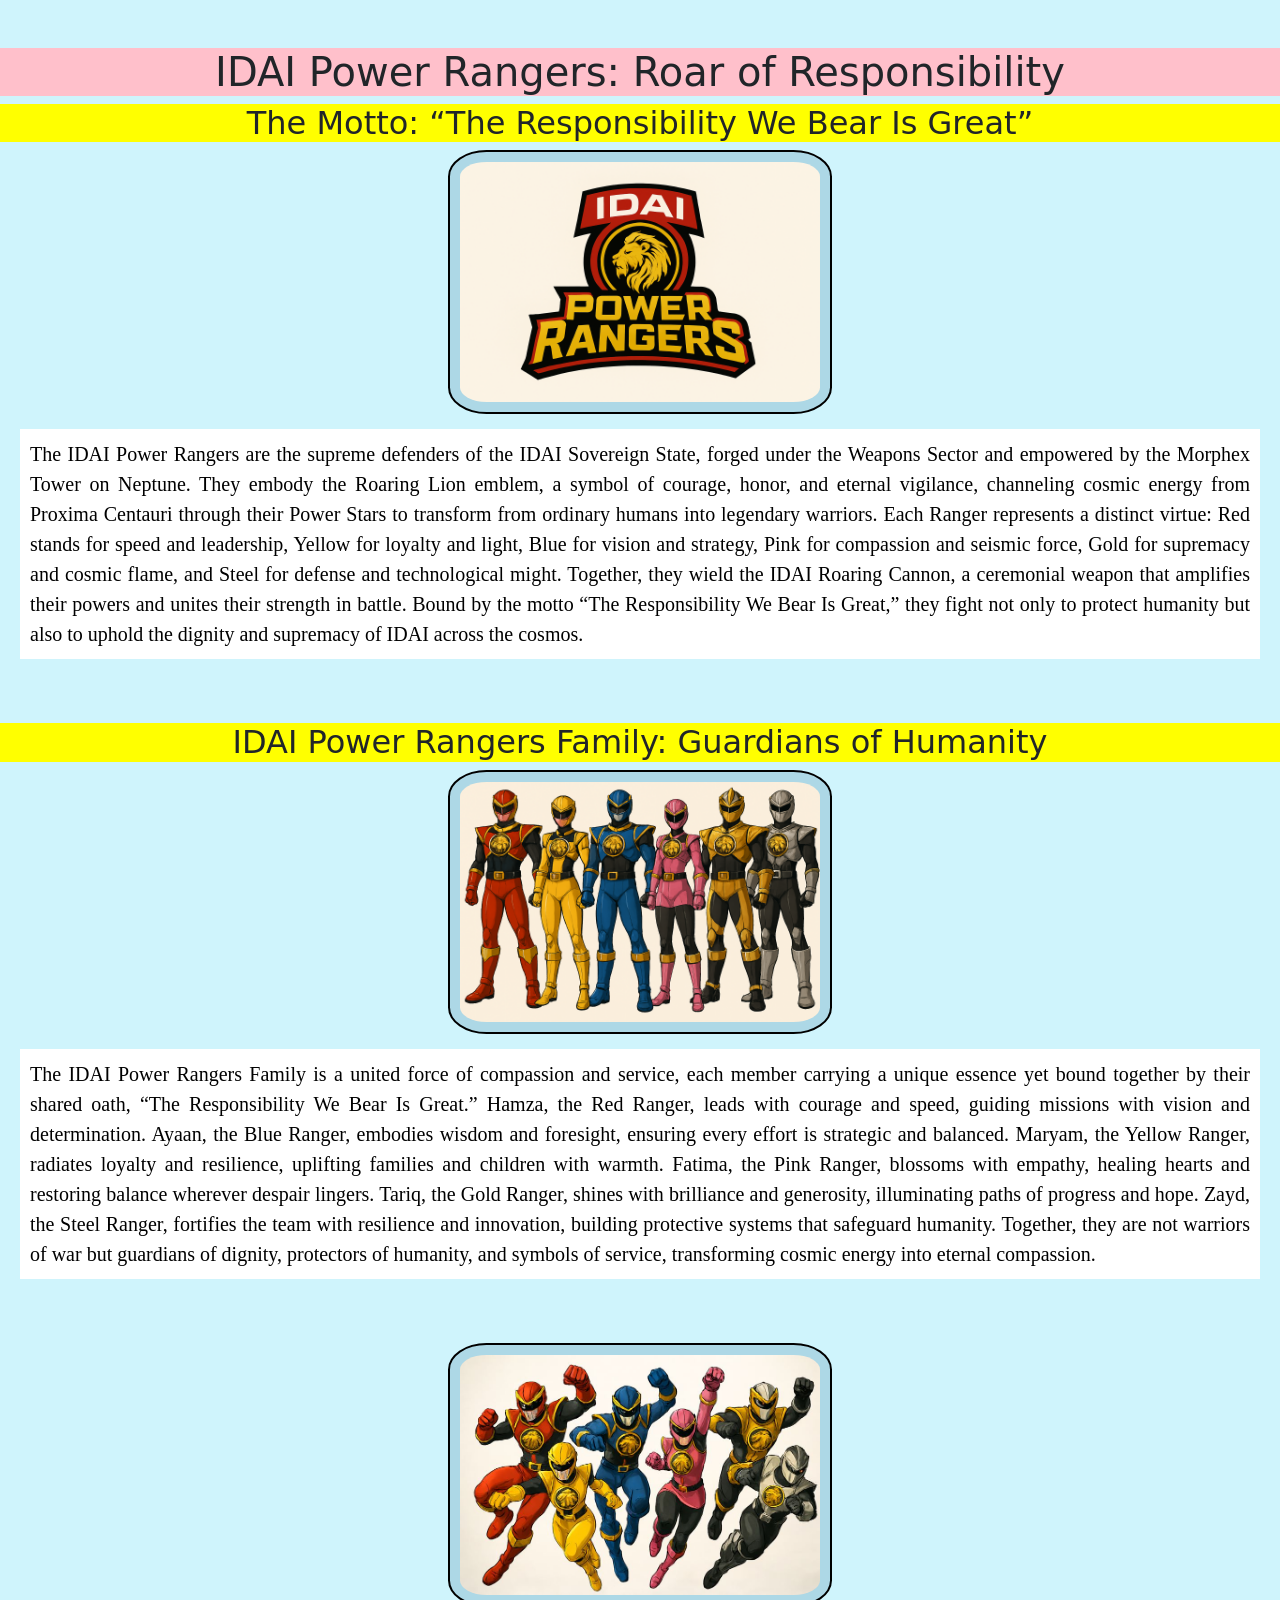
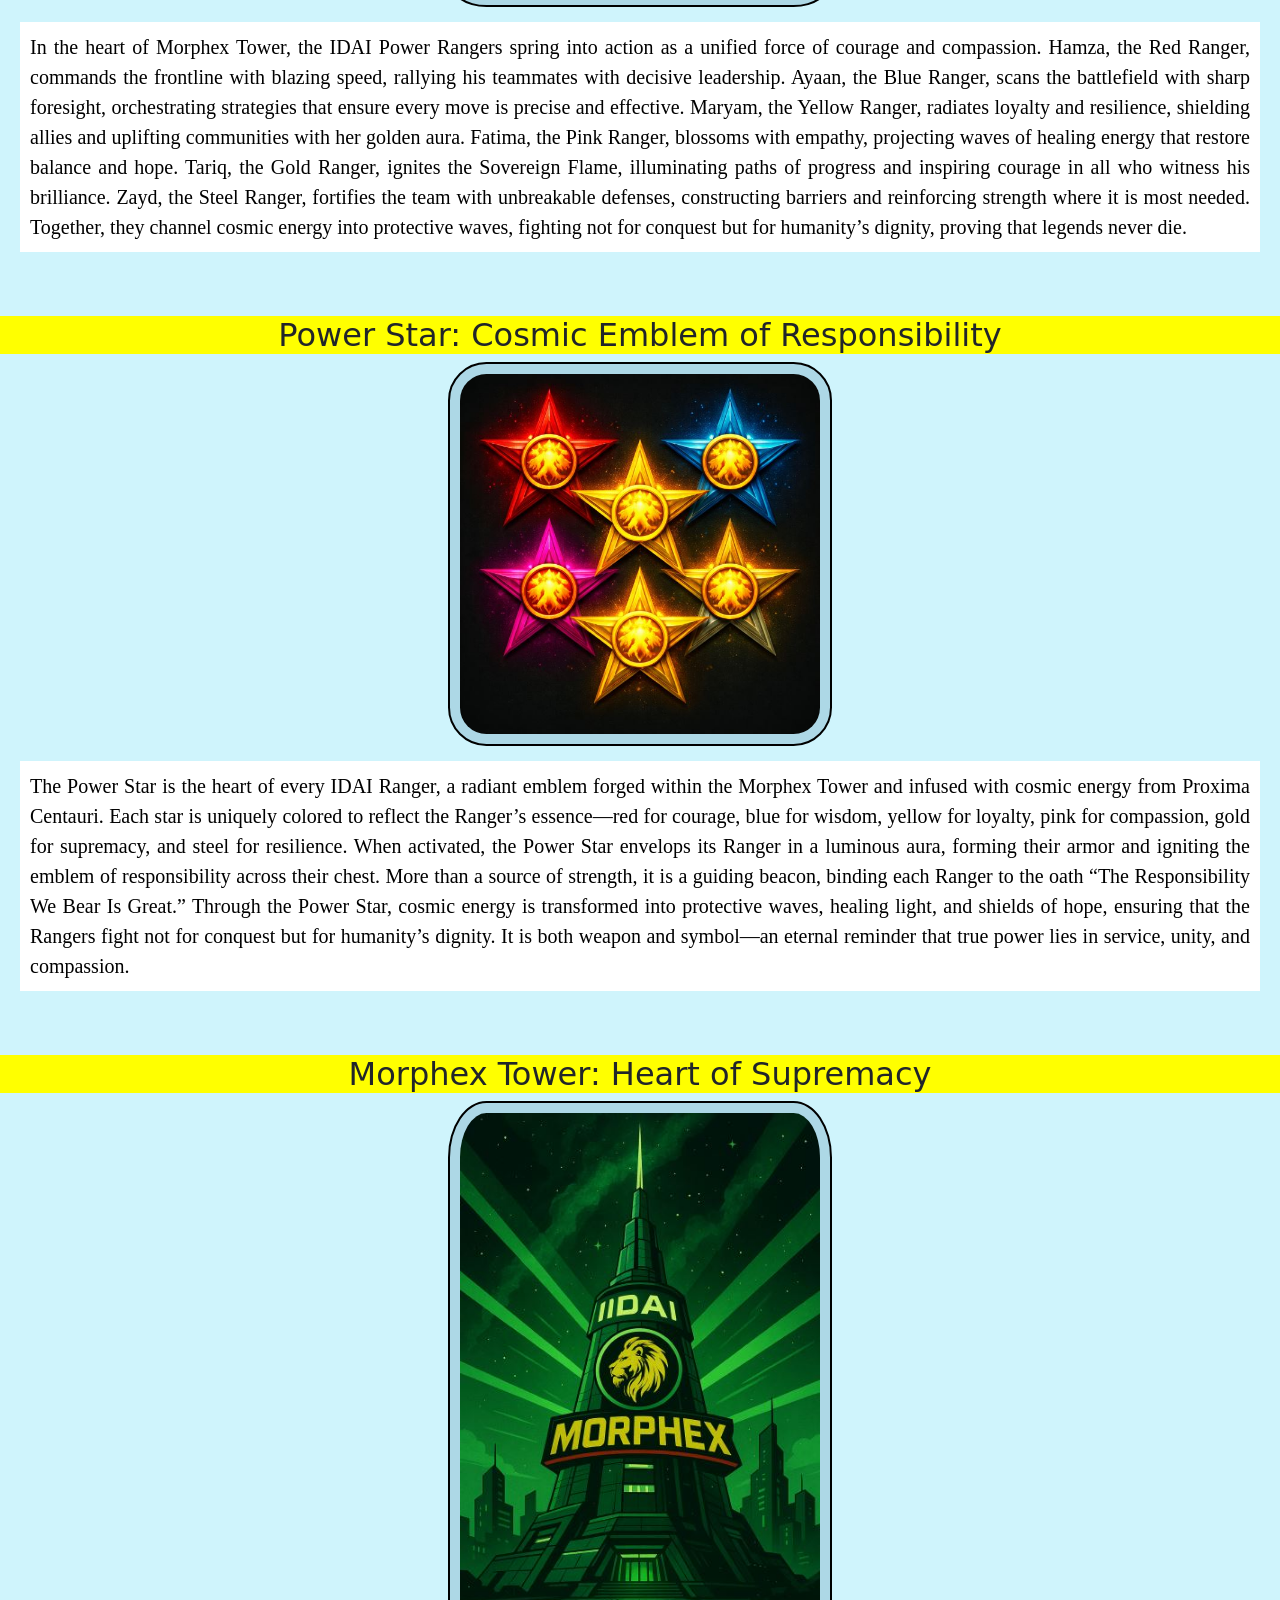
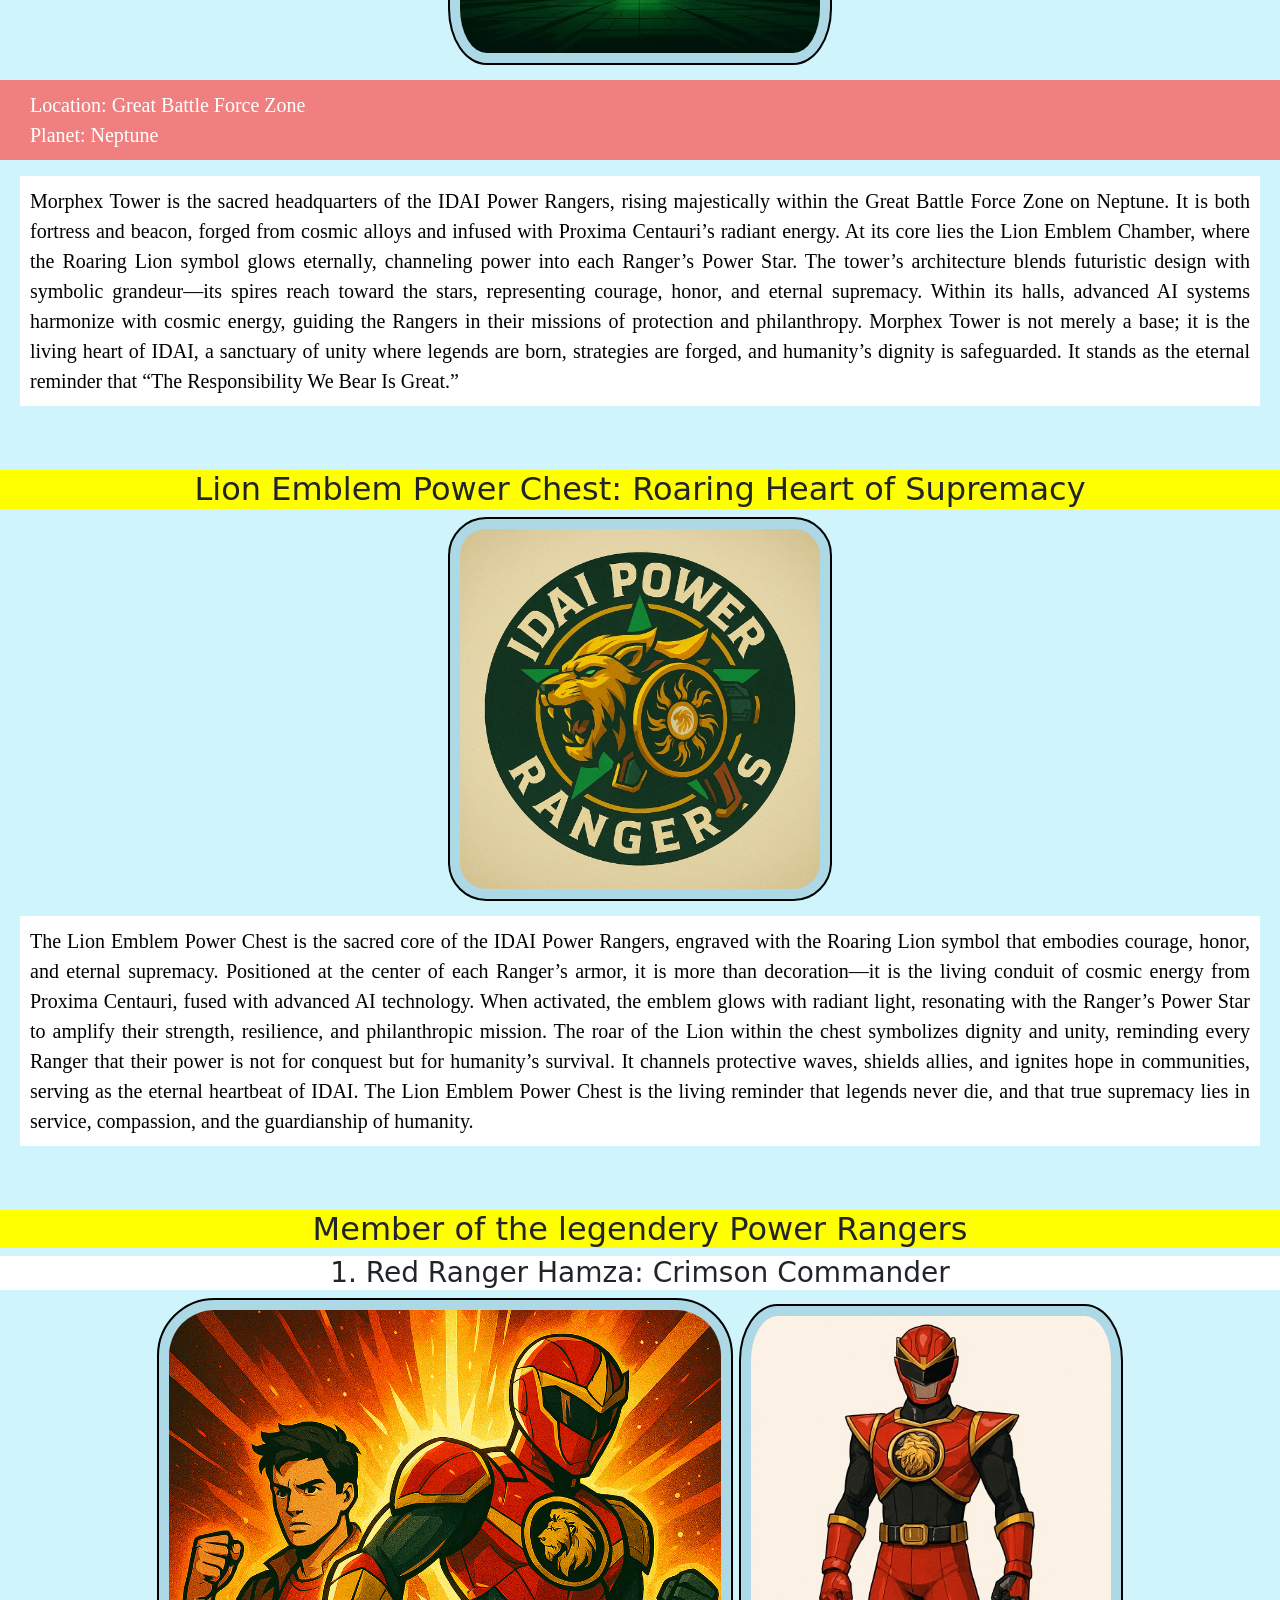
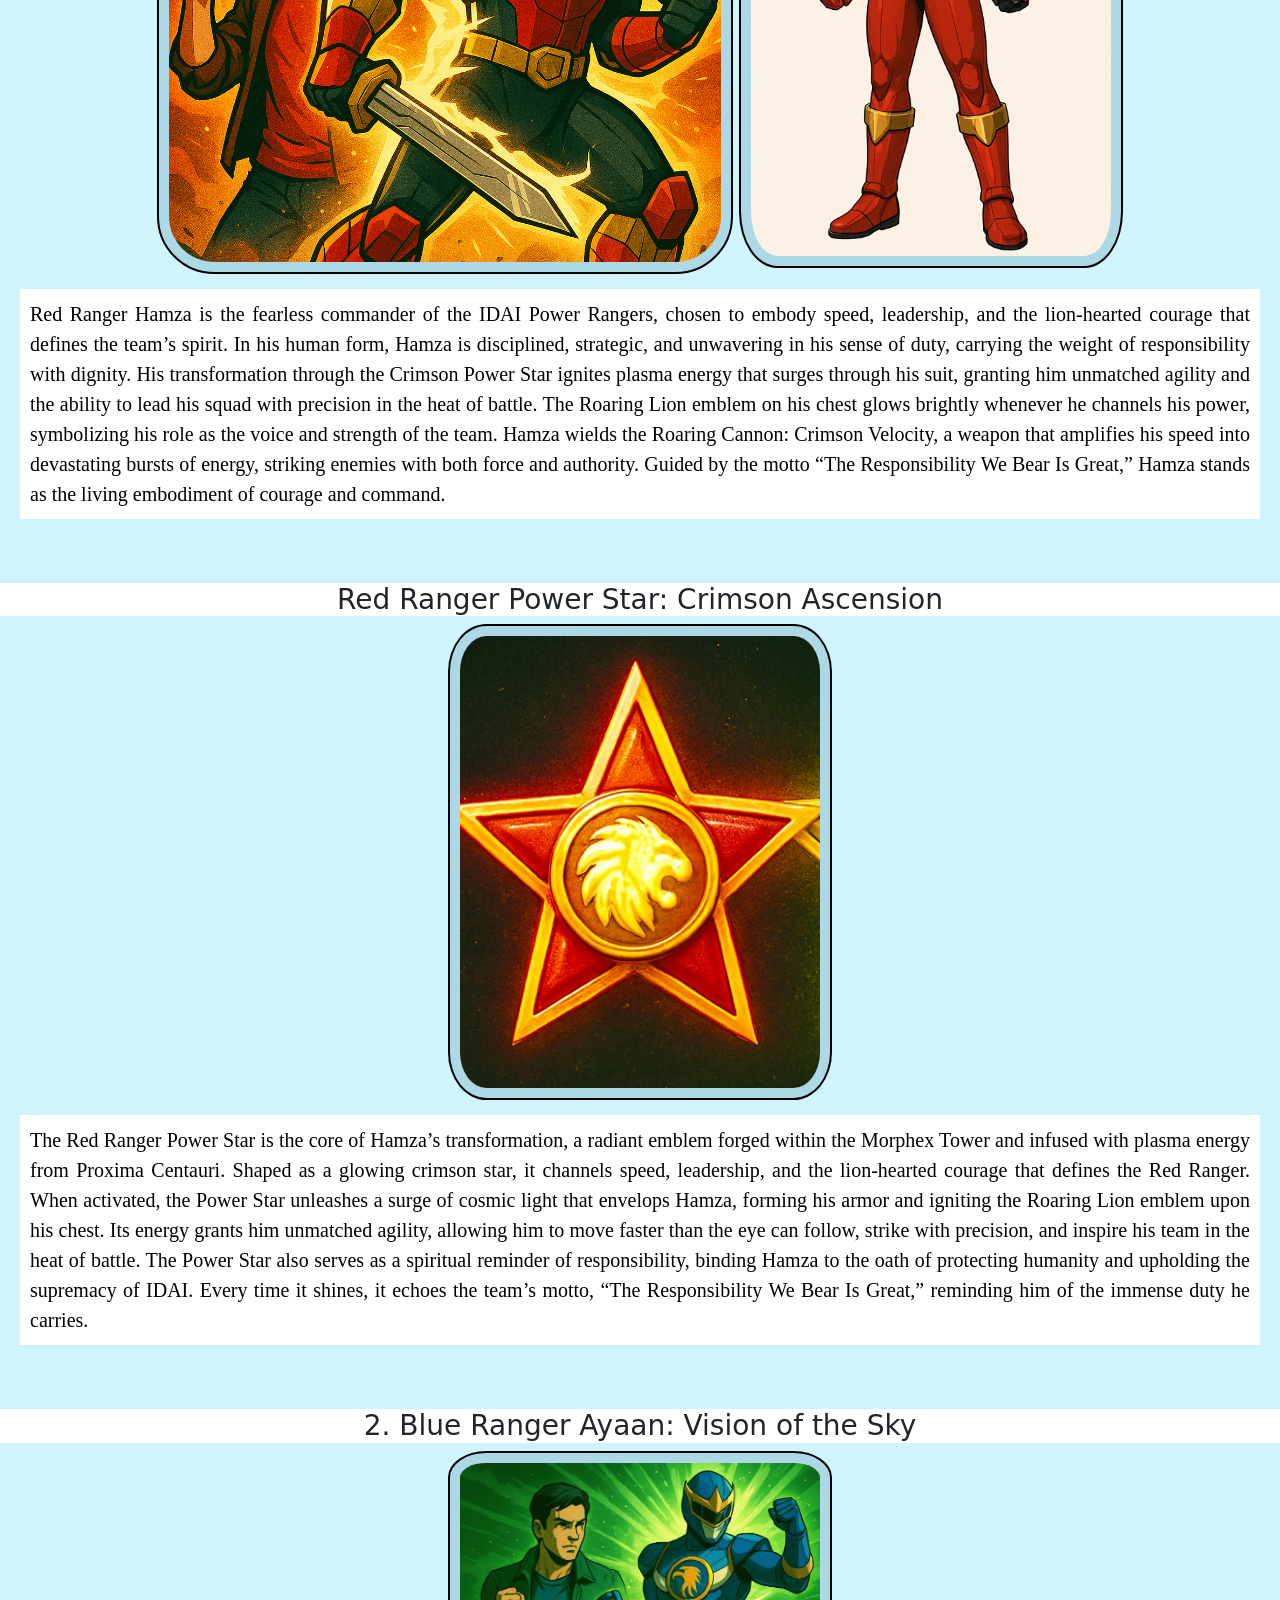
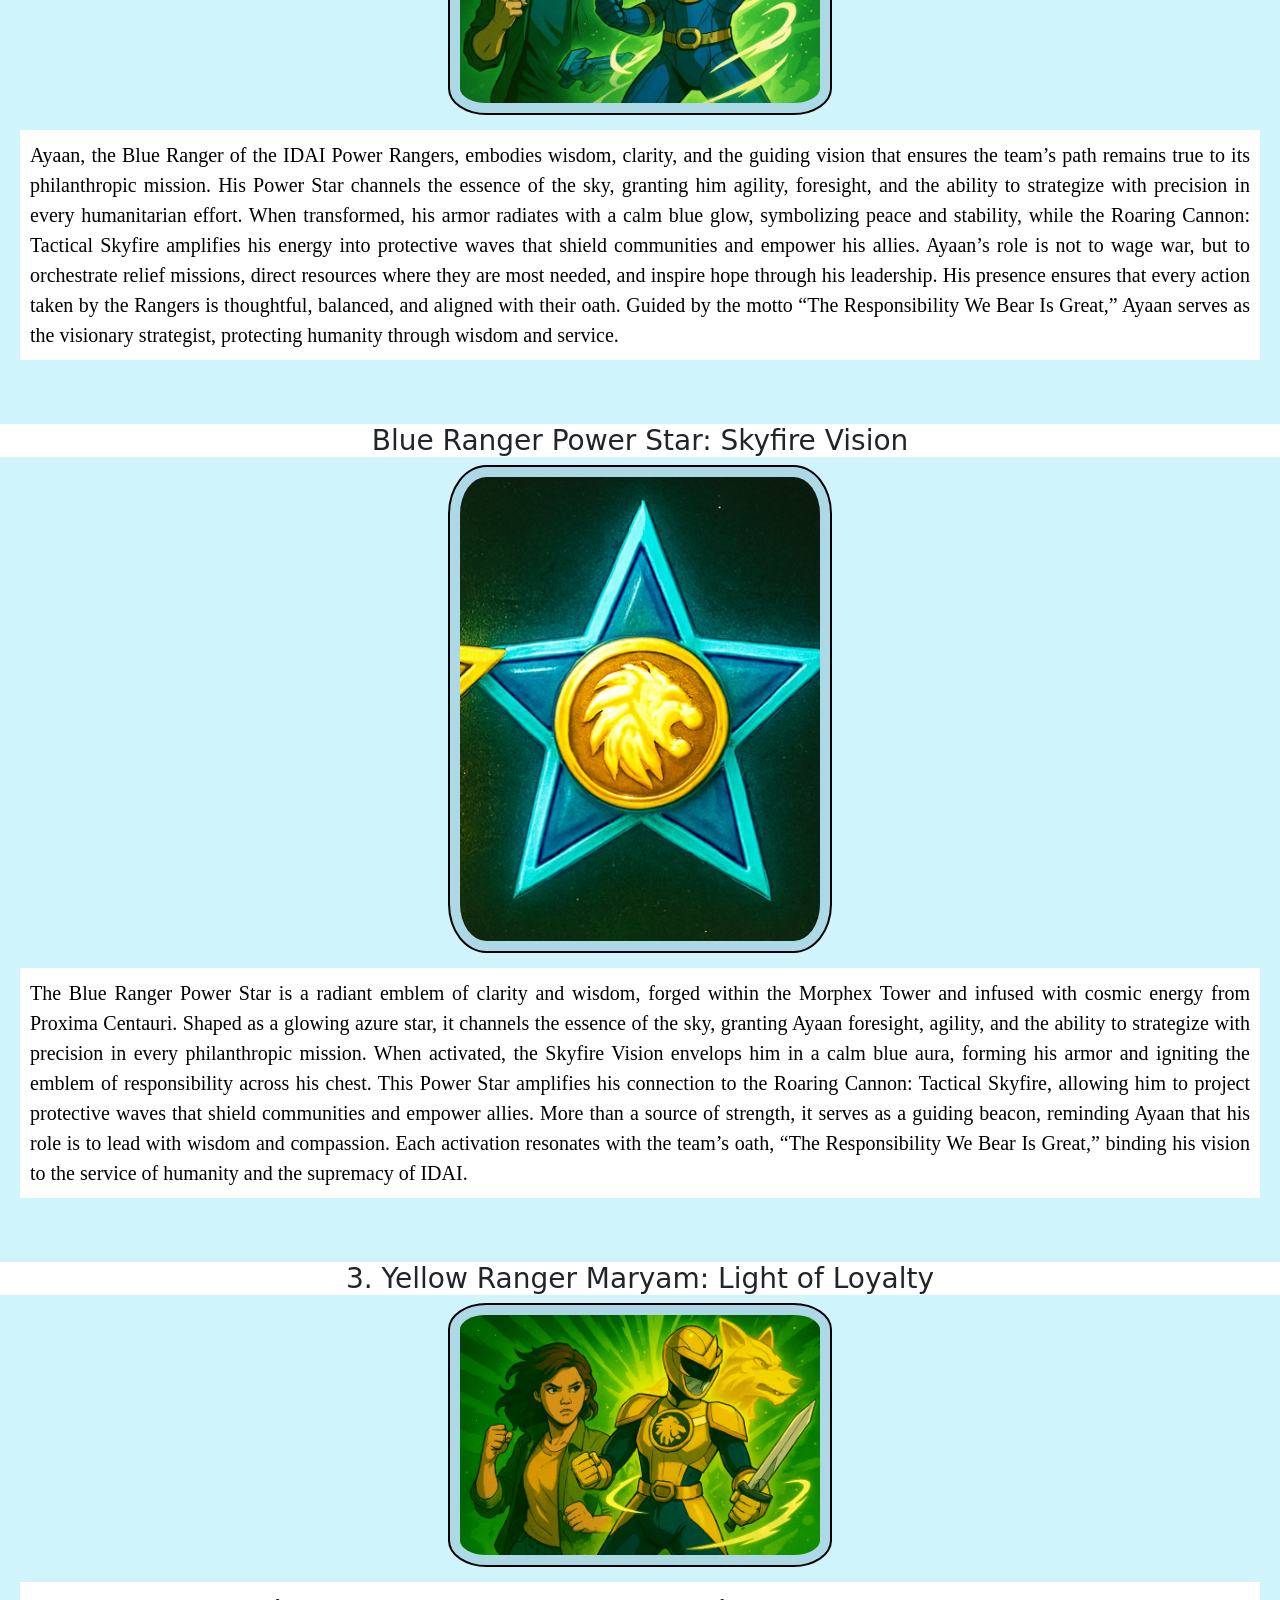
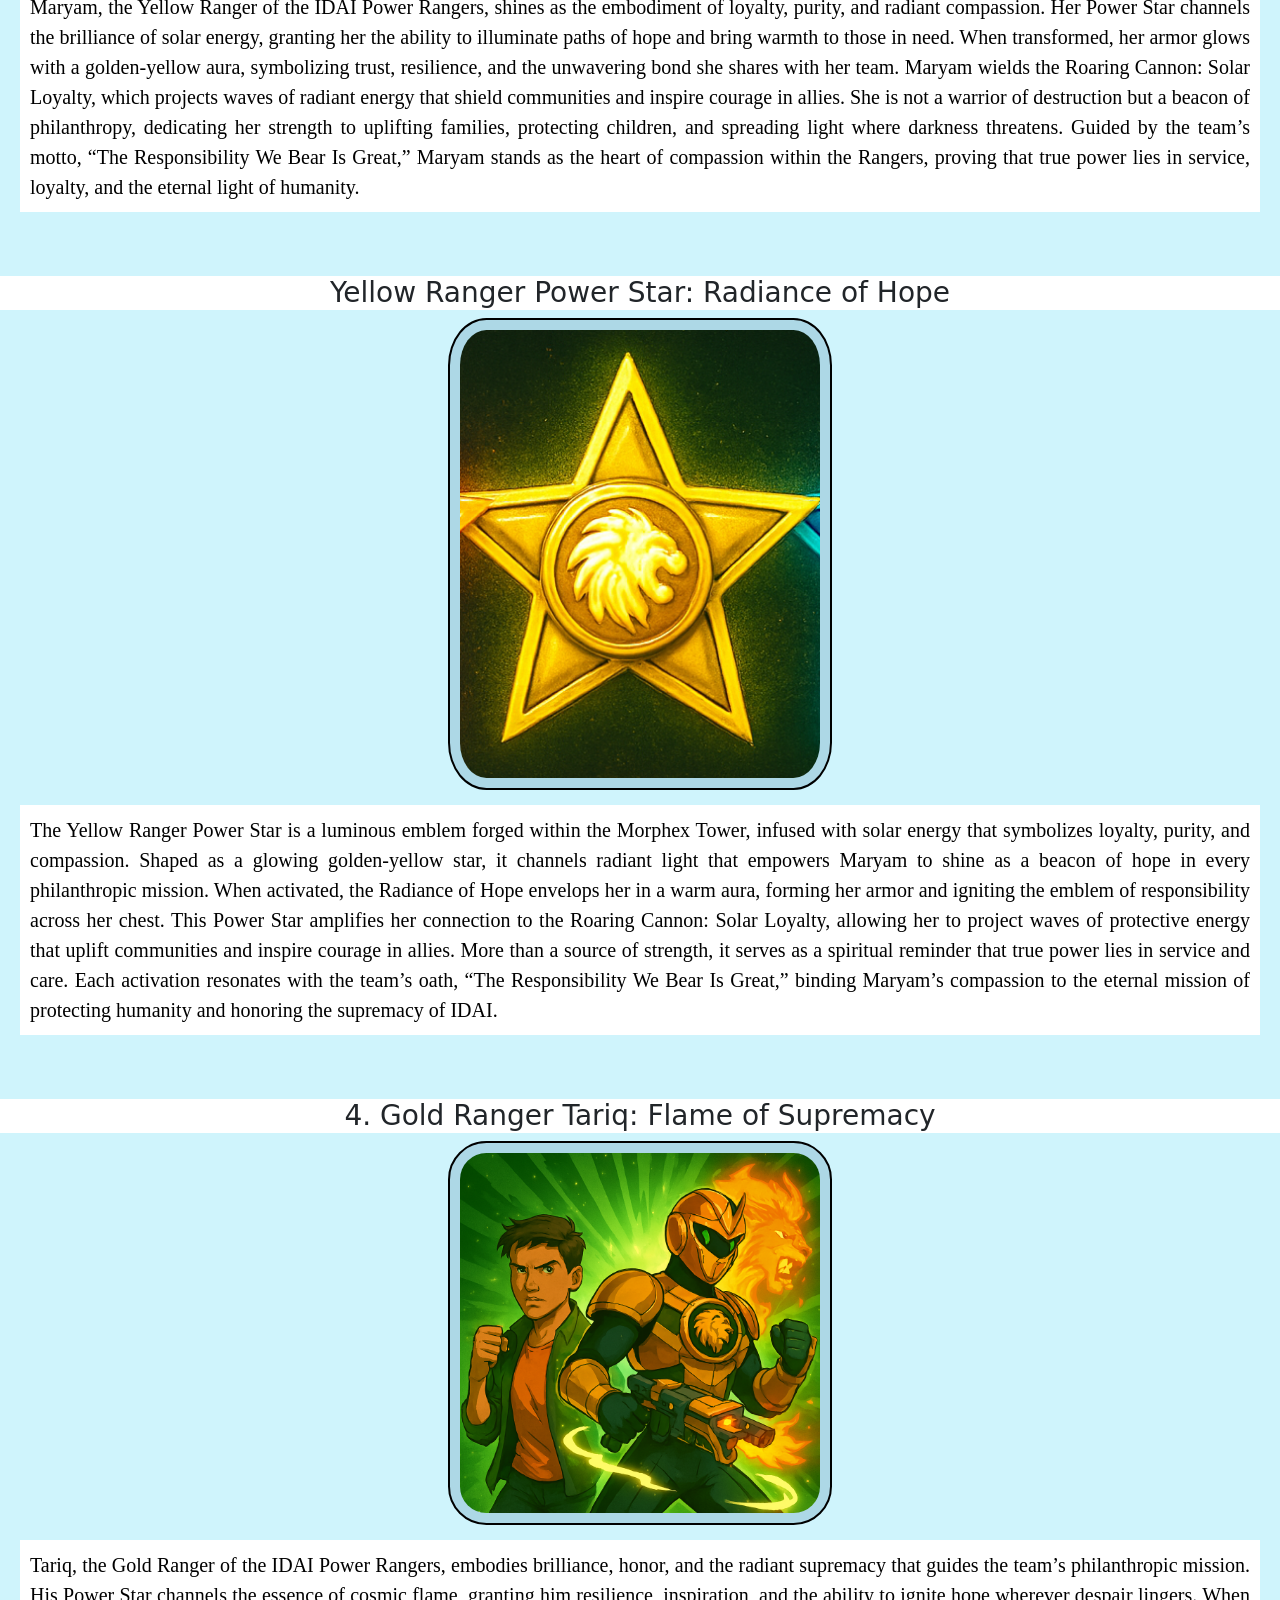
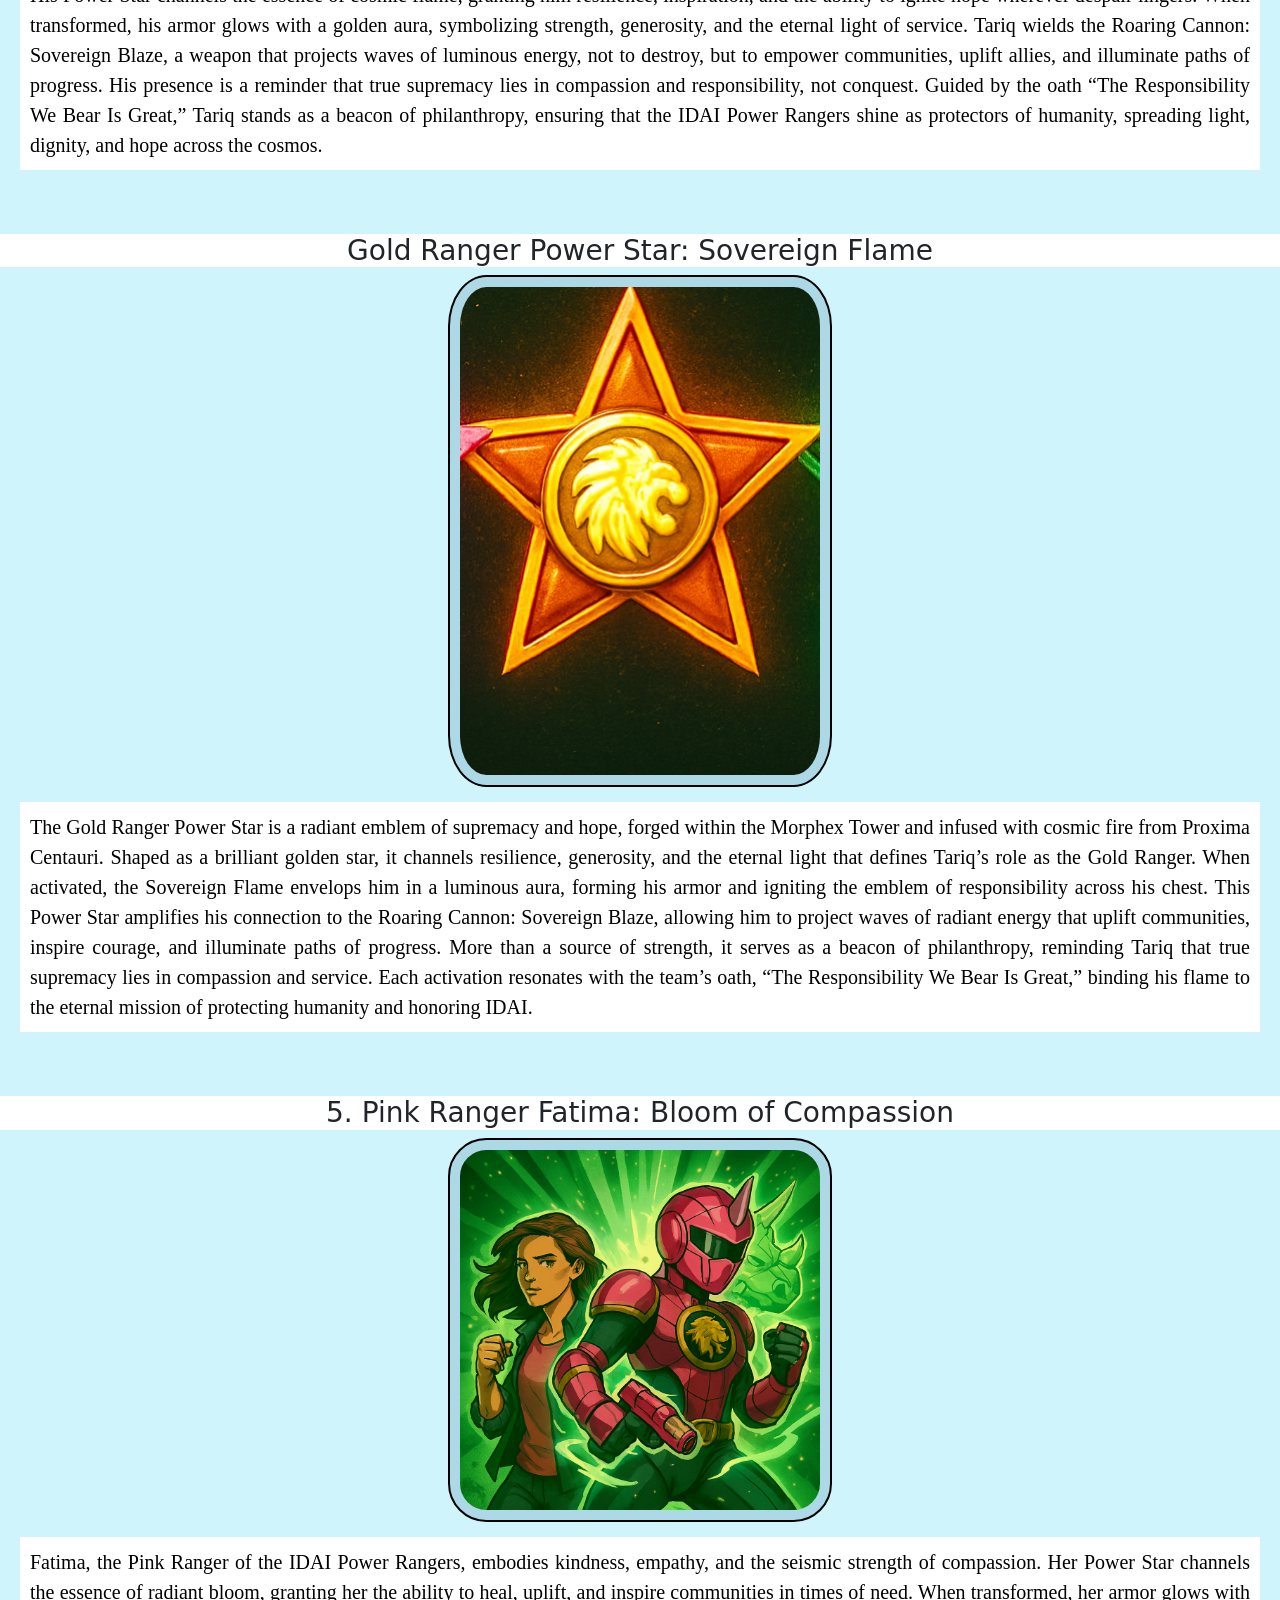
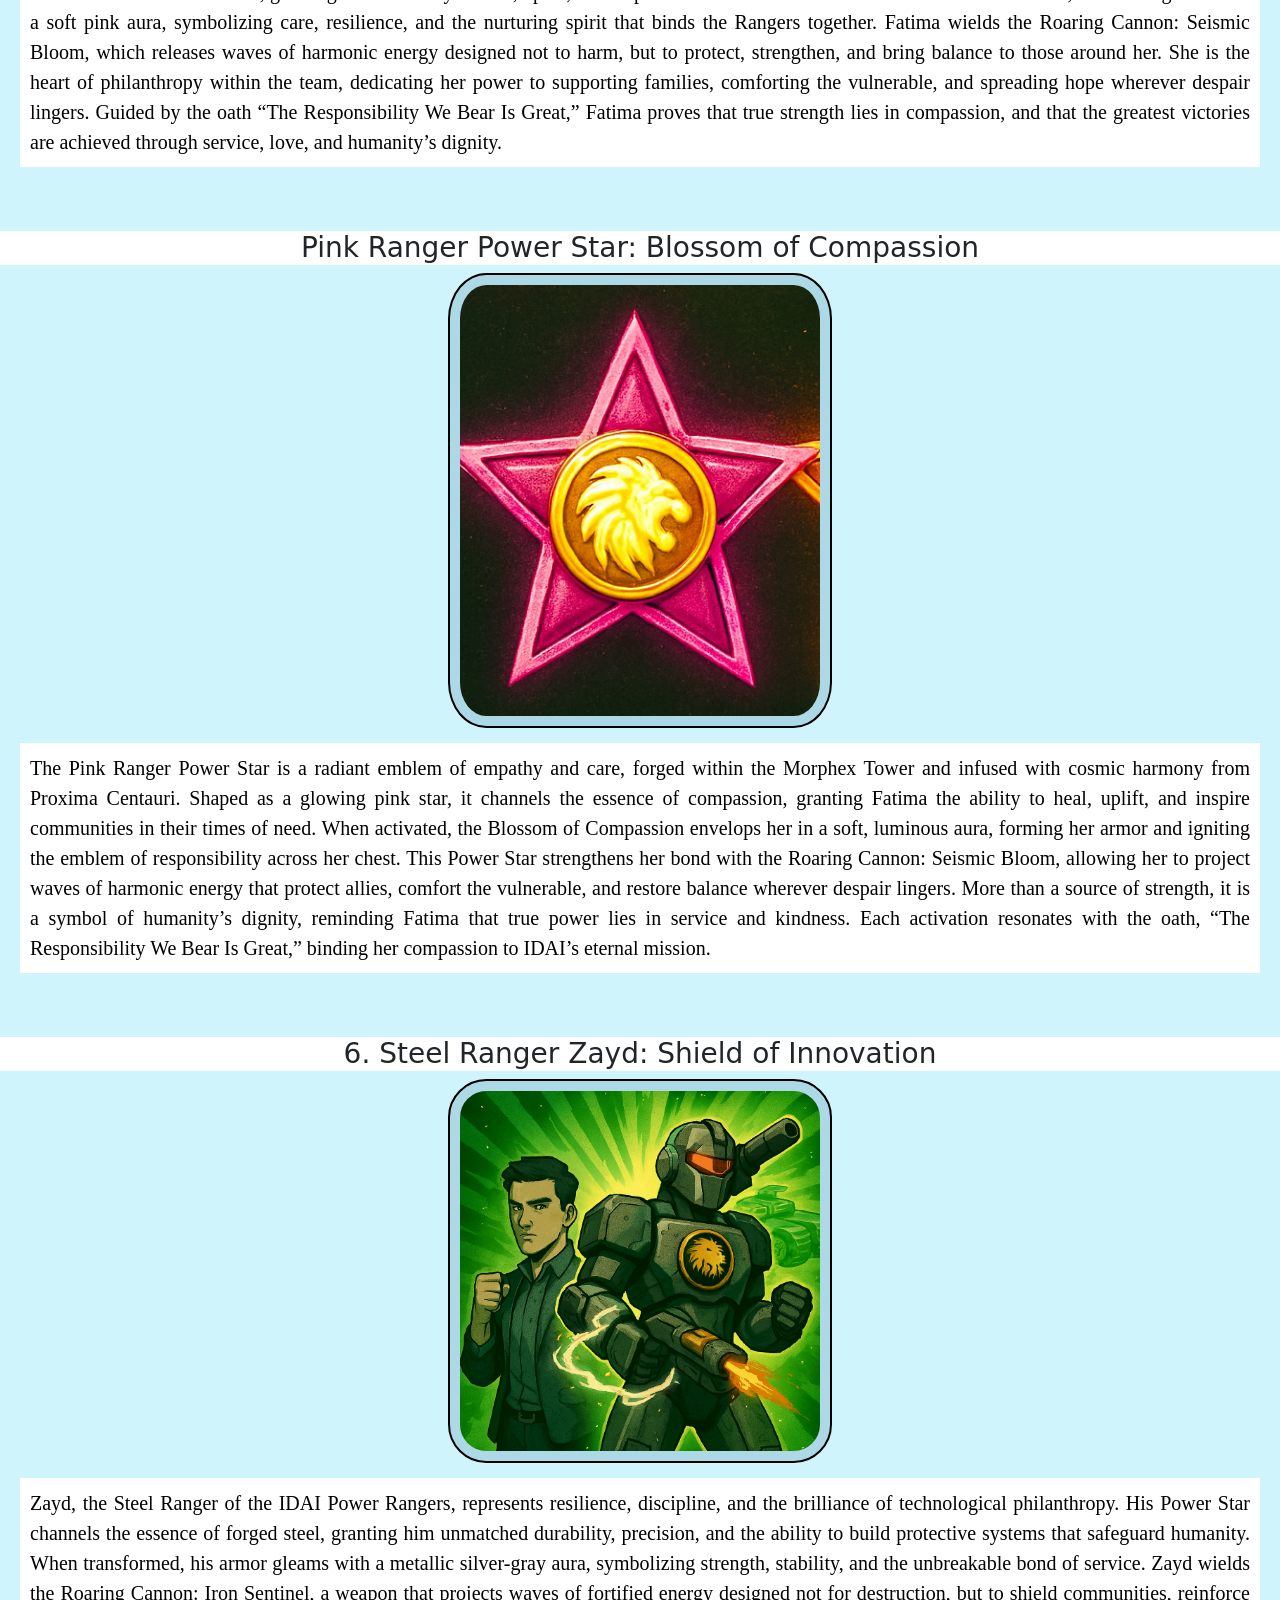
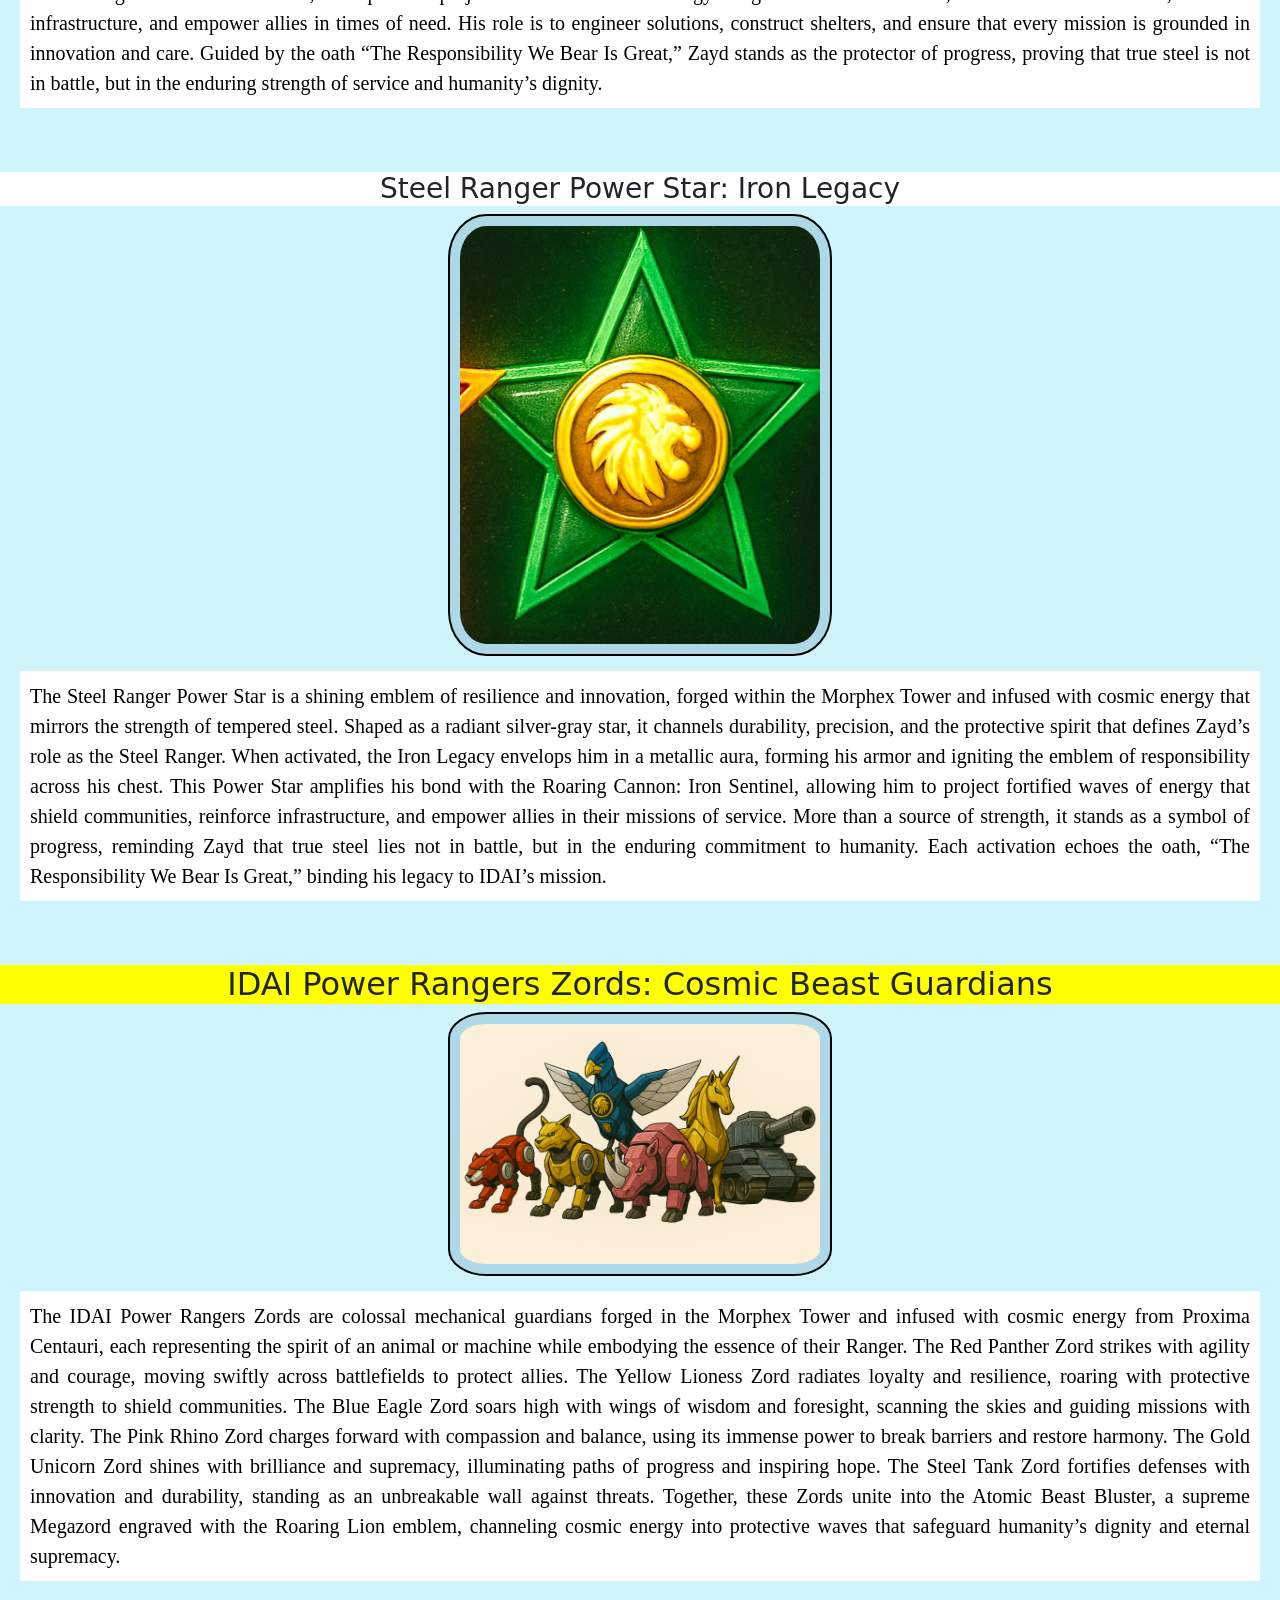
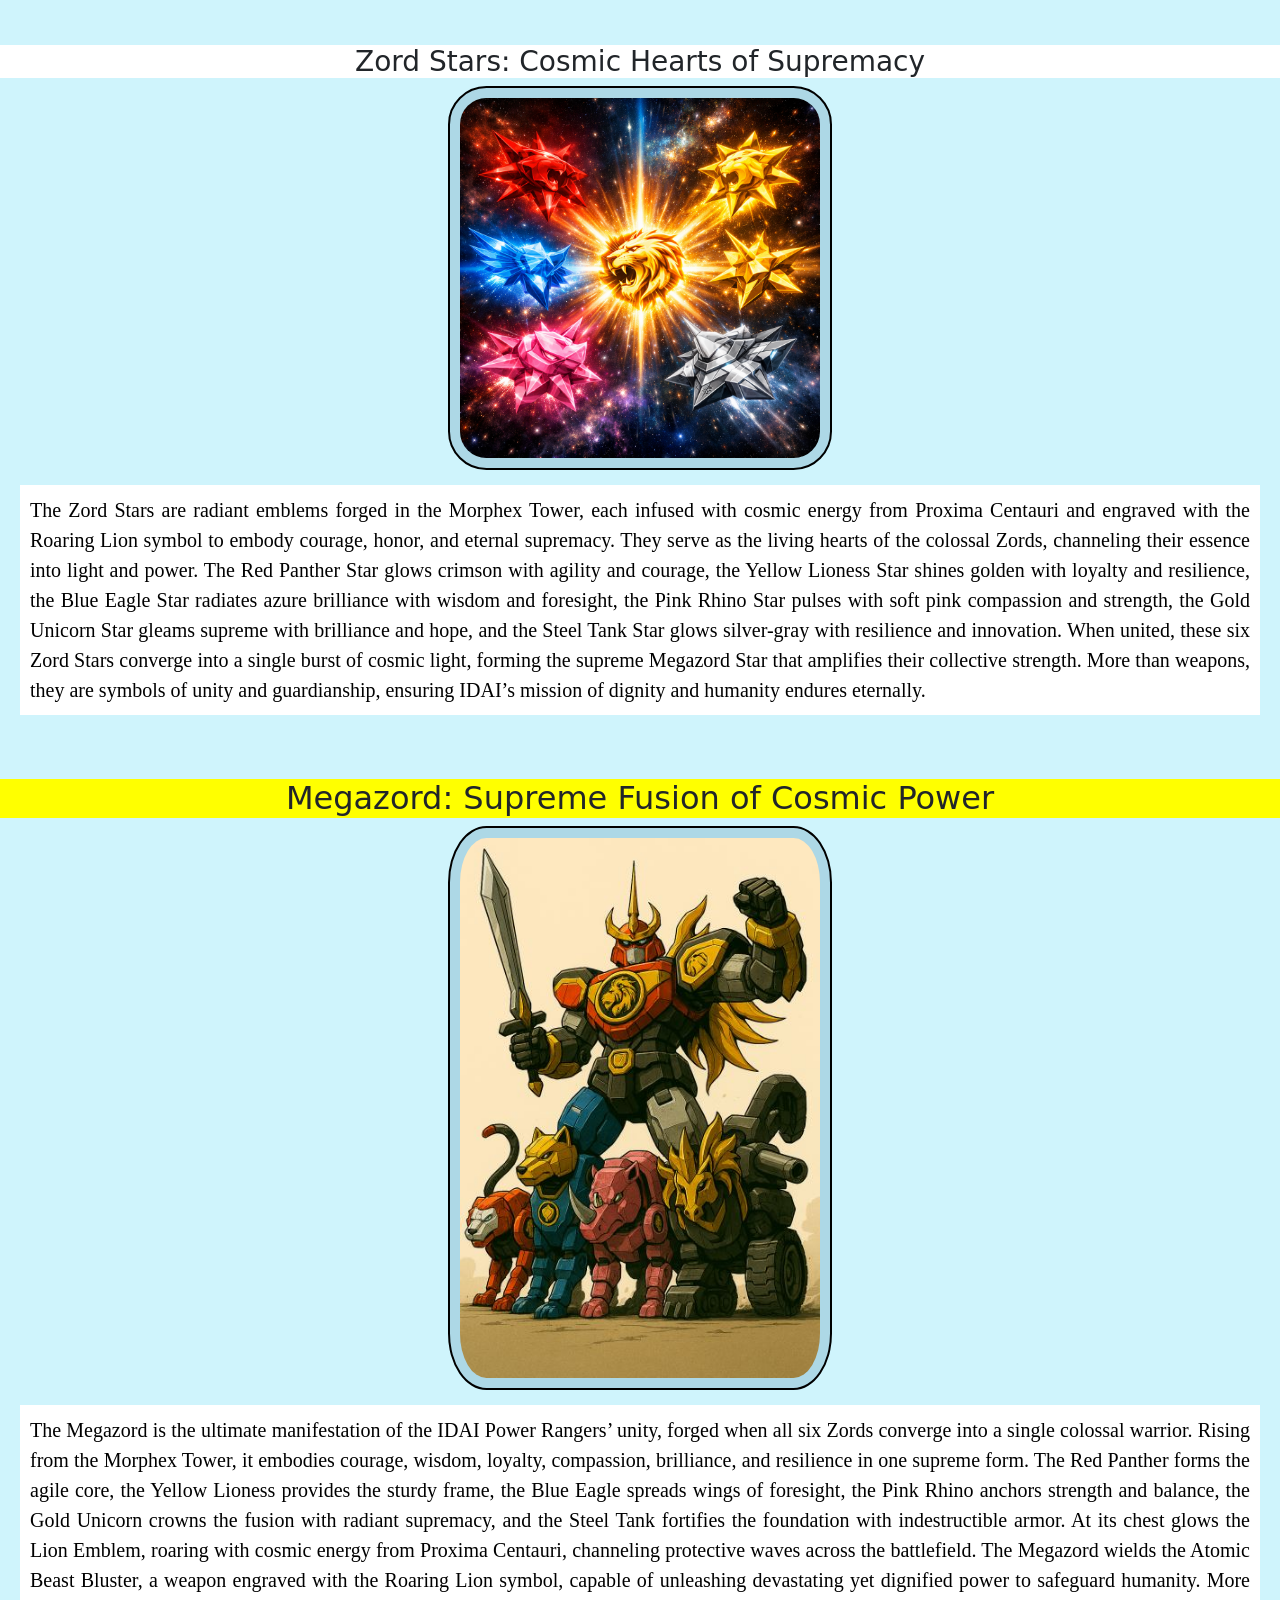
==== index.html @ 232f3f11 "Add files via upload" ====
<!DOCTYPE html>
<html>
<head>
	<meta charset="utf-8">
	<meta name="viewport" content="width=device-width, initial-scale=1">
	<title>IDAI Power Rangers: Roar of Responsibility</title>
	<link rel="stylesheet" type="text/css" href="Style.css">

	<link href="https://cdn.jsdelivr.net/npm/bootstrap@5.3.8/dist/css/bootstrap.min.css" rel="stylesheet" integrity="sha384-sRIl4kxILFvY47J16cr9ZwB07vP4J8+LH7qKQnuqkuIAvNWLzeN8tE5YBujZqJLB" crossorigin="anonymous">
	
	<script src="https://cdn.jsdelivr.net/npm/bootstrap@5.3.8/dist/js/bootstrap.bundle.min.js" integrity="sha384-FKyoEForCGlyvwx9Hj09JcYn3nv7wiPVlz7YYwJrWVcXK/BmnVDxM+D2scQbITxI" crossorigin="anonymous"></script>
</head>
<body class="bg-info-subtle"><br><br>
	<h1>IDAI Power Rangers: Roar of Responsibility</h1>
	<h2>The Motto: “The Responsibility We Bear Is Great”</h2>
	<center>
		<img src="Logo.png">
	</center>
	<p>
		The IDAI Power Rangers are the supreme defenders of the IDAI Sovereign State, forged under the Weapons Sector and empowered by the Morphex Tower on Neptune. They embody the Roaring Lion emblem, a symbol of courage, honor, and eternal vigilance, channeling cosmic energy from Proxima Centauri through their Power Stars to transform from ordinary humans into legendary warriors. Each Ranger represents a distinct virtue: Red stands for speed and leadership, Yellow for loyalty and light, Blue for vision and strategy, Pink for compassion and seismic force, Gold for supremacy and cosmic flame, and Steel for defense and technological might. Together, they wield the IDAI Roaring Cannon, a ceremonial weapon that amplifies their powers and unites their strength in battle. Bound by the motto “The Responsibility We Bear Is Great,” they fight not only to protect humanity but also to uphold the dignity and supremacy of IDAI across the cosmos.
	</p><br><br>

	<h2>IDAI Power Rangers Family: Guardians of Humanity</h2>
	<center>
		<img src="team.png">
	</center>
	<p>
		The IDAI Power Rangers Family is a united force of compassion and service, each member carrying a unique essence yet bound together by their shared oath, “The Responsibility We Bear Is Great.” Hamza, the Red Ranger, leads with courage and speed, guiding missions with vision and determination. Ayaan, the Blue Ranger, embodies wisdom and foresight, ensuring every effort is strategic and balanced. Maryam, the Yellow Ranger, radiates loyalty and resilience, uplifting families and children with warmth. Fatima, the Pink Ranger, blossoms with empathy, healing hearts and restoring balance wherever despair lingers. Tariq, the Gold Ranger, shines with brilliance and generosity, illuminating paths of progress and hope. Zayd, the Steel Ranger, fortifies the team with resilience and innovation, building protective systems that safeguard humanity. Together, they are not warriors of war but guardians of dignity, protectors of humanity, and symbols of service, transforming cosmic energy into eternal compassion.
	</p><br><br>

	<center>
		<img src="Action.jpg">
	</center>
	<p>
		In the heart of Morphex Tower, the IDAI Power Rangers spring into action as a unified force of courage and compassion. Hamza, the Red Ranger, commands the frontline with blazing speed, rallying his teammates with decisive leadership. Ayaan, the Blue Ranger, scans the battlefield with sharp foresight, orchestrating strategies that ensure every move is precise and effective. Maryam, the Yellow Ranger, radiates loyalty and resilience, shielding allies and uplifting communities with her golden aura. Fatima, the Pink Ranger, blossoms with empathy, projecting waves of healing energy that restore balance and hope. Tariq, the Gold Ranger, ignites the Sovereign Flame, illuminating paths of progress and inspiring courage in all who witness his brilliance. Zayd, the Steel Ranger, fortifies the team with unbreakable defenses, constructing barriers and reinforcing strength where it is most needed. Together, they channel cosmic energy into protective waves, fighting not for conquest but for humanity’s dignity, proving that legends never die.
	</p><br><br>

	<h2>Power Star: Cosmic Emblem of Responsibility</h2>
	<center>
		<img src="All power star.jpg">
	</center>
	<p>
		The Power Star is the heart of every IDAI Ranger, a radiant emblem forged within the Morphex Tower and infused with cosmic energy from Proxima Centauri. Each star is uniquely colored to reflect the Ranger’s essence—red for courage, blue for wisdom, yellow for loyalty, pink for compassion, gold for supremacy, and steel for resilience. When activated, the Power Star envelops its Ranger in a luminous aura, forming their armor and igniting the emblem of responsibility across their chest. More than a source of strength, it is a guiding beacon, binding each Ranger to the oath “The Responsibility We Bear Is Great.” Through the Power Star, cosmic energy is transformed into protective waves, healing light, and shields of hope, ensuring that the Rangers fight not for conquest but for humanity’s dignity. It is both weapon and symbol—an eternal reminder that true power lies in service, unity, and compassion.
	</p><br><br>

	<h2>Morphex Tower: Heart of Supremacy</h2>
	<center>
		<img src="Tower.jpg">
	</center>

	<div class="para">
		<p class="para">
			Location: Great Battle Force Zone <br>
			Planet: Neptune
		</p>
	</div>

	<p>
		Morphex Tower is the sacred headquarters of the IDAI Power Rangers, rising majestically within the Great Battle Force Zone on Neptune. It is both fortress and beacon, forged from cosmic alloys and infused with Proxima Centauri’s radiant energy. At its core lies the Lion Emblem Chamber, where the Roaring Lion symbol glows eternally, channeling power into each Ranger’s Power Star. The tower’s architecture blends futuristic design with symbolic grandeur—its spires reach toward the stars, representing courage, honor, and eternal supremacy. Within its halls, advanced AI systems harmonize with cosmic energy, guiding the Rangers in their missions of protection and philanthropy. Morphex Tower is not merely a base; it is the living heart of IDAI, a sanctuary of unity where legends are born, strategies are forged, and humanity’s dignity is safeguarded. It stands as the eternal reminder that “The Responsibility We Bear Is Great.”
	</p><br><br>

	<h2>Lion Emblem Power Chest: Roaring Heart of Supremacy</h2>
	<center>
		<img src="Final.jpg">
	</center>
	<p>
		The Lion Emblem Power Chest is the sacred core of the IDAI Power Rangers, engraved with the Roaring Lion symbol that embodies courage, honor, and eternal supremacy. Positioned at the center of each Ranger’s armor, it is more than decoration—it is the living conduit of cosmic energy from Proxima Centauri, fused with advanced AI technology. When activated, the emblem glows with radiant light, resonating with the Ranger’s Power Star to amplify their strength, resilience, and philanthropic mission. The roar of the Lion within the chest symbolizes dignity and unity, reminding every Ranger that their power is not for conquest but for humanity’s survival. It channels protective waves, shields allies, and ignites hope in communities, serving as the eternal heartbeat of IDAI. The Lion Emblem Power Chest is the living reminder that legends never die, and that true supremacy lies in service, compassion, and the guardianship of humanity.
	</p><br><br>

	<h2>Member of the legendery Power Rangers</h2>
	<h3>1. Red Ranger Hamza: Crimson Commander</h3>
	<center>
		<img src="Red - Transform.png" class="special">
		<img src="Ninja.jpg" class="specials">
	</center>
	<p>
		Red Ranger Hamza is the fearless commander of the IDAI Power Rangers, chosen to embody speed, leadership, and the lion-hearted courage that defines the team’s spirit. In his human form, Hamza is disciplined, strategic, and unwavering in his sense of duty, carrying the weight of responsibility with dignity. His transformation through the Crimson Power Star ignites plasma energy that surges through his suit, granting him unmatched agility and the ability to lead his squad with precision in the heat of battle. The Roaring Lion emblem on his chest glows brightly whenever he channels his power, symbolizing his role as the voice and strength of the team. Hamza wields the Roaring Cannon: Crimson Velocity, a weapon that amplifies his speed into devastating bursts of energy, striking enemies with both force and authority. Guided by the motto “The Responsibility We Bear Is Great,” Hamza stands as the living embodiment of courage and command.
	</p><br><br>

	<h3>Red Ranger Power Star: Crimson Ascension</h3>
	<center>
		<img src="1.png">
	</center>
	<p>
		The Red Ranger Power Star is the core of Hamza’s transformation, a radiant emblem forged within the Morphex Tower and infused with plasma energy from Proxima Centauri. Shaped as a glowing crimson star, it channels speed, leadership, and the lion-hearted courage that defines the Red Ranger. When activated, the Power Star unleashes a surge of cosmic light that envelops Hamza, forming his armor and igniting the Roaring Lion emblem upon his chest. Its energy grants him unmatched agility, allowing him to move faster than the eye can follow, strike with precision, and inspire his team in the heat of battle. The Power Star also serves as a spiritual reminder of responsibility, binding Hamza to the oath of protecting humanity and upholding the supremacy of IDAI. Every time it shines, it echoes the team’s motto, “The Responsibility We Bear Is Great,” reminding him of the immense duty he carries.
	</p><br><br>

	<h3>2. Blue Ranger Ayaan: Vision of the Sky</h3>
	<center>
		<img src="Blue.jpg">
	</center>
	<p>
		Ayaan, the Blue Ranger of the IDAI Power Rangers, embodies wisdom, clarity, and the guiding vision that ensures the team’s path remains true to its philanthropic mission. His Power Star channels the essence of the sky, granting him agility, foresight, and the ability to strategize with precision in every humanitarian effort. When transformed, his armor radiates with a calm blue glow, symbolizing peace and stability, while the Roaring Cannon: Tactical Skyfire amplifies his energy into protective waves that shield communities and empower his allies. Ayaan’s role is not to wage war, but to orchestrate relief missions, direct resources where they are most needed, and inspire hope through his leadership. His presence ensures that every action taken by the Rangers is thoughtful, balanced, and aligned with their oath. Guided by the motto “The Responsibility We Bear Is Great,” Ayaan serves as the visionary strategist, protecting humanity through wisdom and service.
	</p><br><br>

	<h3>Blue Ranger Power Star: Skyfire Vision</h3>
	<center>
		<img src="3.png">
	</center>
	<p>
		The Blue Ranger Power Star is a radiant emblem of clarity and wisdom, forged within the Morphex Tower and infused with cosmic energy from Proxima Centauri. Shaped as a glowing azure star, it channels the essence of the sky, granting Ayaan foresight, agility, and the ability to strategize with precision in every philanthropic mission. When activated, the Skyfire Vision envelops him in a calm blue aura, forming his armor and igniting the emblem of responsibility across his chest. This Power Star amplifies his connection to the Roaring Cannon: Tactical Skyfire, allowing him to project protective waves that shield communities and empower allies. More than a source of strength, it serves as a guiding beacon, reminding Ayaan that his role is to lead with wisdom and compassion. Each activation resonates with the team’s oath, “The Responsibility We Bear Is Great,” binding his vision to the service of humanity and the supremacy of IDAI.
	</p><br><br>

	<h3>3. Yellow Ranger Maryam: Light of Loyalty</h3>
	<center>
		<img src="Yellow.png">
	</center>
	<p>
		Maryam, the Yellow Ranger of the IDAI Power Rangers, shines as the embodiment of loyalty, purity, and radiant compassion. Her Power Star channels the brilliance of solar energy, granting her the ability to illuminate paths of hope and bring warmth to those in need. When transformed, her armor glows with a golden-yellow aura, symbolizing trust, resilience, and the unwavering bond she shares with her team. Maryam wields the Roaring Cannon: Solar Loyalty, which projects waves of radiant energy that shield communities and inspire courage in allies. She is not a warrior of destruction but a beacon of philanthropy, dedicating her strength to uplifting families, protecting children, and spreading light where darkness threatens. Guided by the team’s motto, “The Responsibility We Bear Is Great,” Maryam stands as the heart of compassion within the Rangers, proving that true power lies in service, loyalty, and the eternal light of humanity.
	</p><br><br>

	<h3>Yellow Ranger Power Star: Radiance of Hope</h3>
	<center>
		<img src="2.png">
	</center>
	<p>
		The Yellow Ranger Power Star is a luminous emblem forged within the Morphex Tower, infused with solar energy that symbolizes loyalty, purity, and compassion. Shaped as a glowing golden-yellow star, it channels radiant light that empowers Maryam to shine as a beacon of hope in every philanthropic mission. When activated, the Radiance of Hope envelops her in a warm aura, forming her armor and igniting the emblem of responsibility across her chest. This Power Star amplifies her connection to the Roaring Cannon: Solar Loyalty, allowing her to project waves of protective energy that uplift communities and inspire courage in allies. More than a source of strength, it serves as a spiritual reminder that true power lies in service and care. Each activation resonates with the team’s oath, “The Responsibility We Bear Is Great,” binding Maryam’s compassion to the eternal mission of protecting humanity and honoring the supremacy of IDAI.
	</p><br><br>

	<h3>4. Gold Ranger Tariq: Flame of Supremacy</h3>
	<center>
		<img src="Gold.png">
	</center>
	<p>
		Tariq, the Gold Ranger of the IDAI Power Rangers, embodies brilliance, honor, and the radiant supremacy that guides the team’s philanthropic mission. His Power Star channels the essence of cosmic flame, granting him resilience, inspiration, and the ability to ignite hope wherever despair lingers. When transformed, his armor glows with a golden aura, symbolizing strength, generosity, and the eternal light of service. Tariq wields the Roaring Cannon: Sovereign Blaze, a weapon that projects waves of luminous energy, not to destroy, but to empower communities, uplift allies, and illuminate paths of progress. His presence is a reminder that true supremacy lies in compassion and responsibility, not conquest. Guided by the oath “The Responsibility We Bear Is Great,” Tariq stands as a beacon of philanthropy, ensuring that the IDAI Power Rangers shine as protectors of humanity, spreading light, dignity, and hope across the cosmos.
	</p><br><br>

	<h3>Gold Ranger Power Star: Sovereign Flame</h3>
	<center>
		<img src="5.png">
	</center>
	<p>
		The Gold Ranger Power Star is a radiant emblem of supremacy and hope, forged within the Morphex Tower and infused with cosmic fire from Proxima Centauri. Shaped as a brilliant golden star, it channels resilience, generosity, and the eternal light that defines Tariq’s role as the Gold Ranger. When activated, the Sovereign Flame envelops him in a luminous aura, forming his armor and igniting the emblem of responsibility across his chest. This Power Star amplifies his connection to the Roaring Cannon: Sovereign Blaze, allowing him to project waves of radiant energy that uplift communities, inspire courage, and illuminate paths of progress. More than a source of strength, it serves as a beacon of philanthropy, reminding Tariq that true supremacy lies in compassion and service. Each activation resonates with the team’s oath, “The Responsibility We Bear Is Great,” binding his flame to the eternal mission of protecting humanity and honoring IDAI.
	</p><br><br>

	<h3>5. Pink Ranger Fatima: Bloom of Compassion</h3>
	<center>
		<img src="Pink.png">
	</center>
	<p>
		Fatima, the Pink Ranger of the IDAI Power Rangers, embodies kindness, empathy, and the seismic strength of compassion. Her Power Star channels the essence of radiant bloom, granting her the ability to heal, uplift, and inspire communities in times of need. When transformed, her armor glows with a soft pink aura, symbolizing care, resilience, and the nurturing spirit that binds the Rangers together. Fatima wields the Roaring Cannon: Seismic Bloom, which releases waves of harmonic energy designed not to harm, but to protect, strengthen, and bring balance to those around her. She is the heart of philanthropy within the team, dedicating her power to supporting families, comforting the vulnerable, and spreading hope wherever despair lingers. Guided by the oath “The Responsibility We Bear Is Great,” Fatima proves that true strength lies in compassion, and that the greatest victories are achieved through service, love, and humanity’s dignity.
	</p><br><br>

	<h3>Pink Ranger Power Star: Blossom of Compassion</h3>
	<center>
		<img src="4.png">
	</center>
	<p>
		The Pink Ranger Power Star is a radiant emblem of empathy and care, forged within the Morphex Tower and infused with cosmic harmony from Proxima Centauri. Shaped as a glowing pink star, it channels the essence of compassion, granting Fatima the ability to heal, uplift, and inspire communities in their times of need. When activated, the Blossom of Compassion envelops her in a soft, luminous aura, forming her armor and igniting the emblem of responsibility across her chest. This Power Star strengthens her bond with the Roaring Cannon: Seismic Bloom, allowing her to project waves of harmonic energy that protect allies, comfort the vulnerable, and restore balance wherever despair lingers. More than a source of strength, it is a symbol of humanity’s dignity, reminding Fatima that true power lies in service and kindness. Each activation resonates with the oath, “The Responsibility We Bear Is Great,” binding her compassion to IDAI’s eternal mission.
	</p><br><br>

	<h3>6. Steel Ranger Zayd: Shield of Innovation</h3>
	<center>
		<img src="Steel.png">
	</center>
	<p>
		Zayd, the Steel Ranger of the IDAI Power Rangers, represents resilience, discipline, and the brilliance of technological philanthropy. His Power Star channels the essence of forged steel, granting him unmatched durability, precision, and the ability to build protective systems that safeguard humanity. When transformed, his armor gleams with a metallic silver-gray aura, symbolizing strength, stability, and the unbreakable bond of service. Zayd wields the Roaring Cannon: Iron Sentinel, a weapon that projects waves of fortified energy designed not for destruction, but to shield communities, reinforce infrastructure, and empower allies in times of need. His role is to engineer solutions, construct shelters, and ensure that every mission is grounded in innovation and care. Guided by the oath “The Responsibility We Bear Is Great,” Zayd stands as the protector of progress, proving that true steel is not in battle, but in the enduring strength of service and humanity’s dignity.
	</p><br><br>

	<h3>Steel Ranger Power Star: Iron Legacy</h3>
	<center>
		<img src="6.png">
	</center>
	<p>
		The Steel Ranger Power Star is a shining emblem of resilience and innovation, forged within the Morphex Tower and infused with cosmic energy that mirrors the strength of tempered steel. Shaped as a radiant silver-gray star, it channels durability, precision, and the protective spirit that defines Zayd’s role as the Steel Ranger. When activated, the Iron Legacy envelops him in a metallic aura, forming his armor and igniting the emblem of responsibility across his chest. This Power Star amplifies his bond with the Roaring Cannon: Iron Sentinel, allowing him to project fortified waves of energy that shield communities, reinforce infrastructure, and empower allies in their missions of service. More than a source of strength, it stands as a symbol of progress, reminding Zayd that true steel lies not in battle, but in the enduring commitment to humanity. Each activation echoes the oath, “The Responsibility We Bear Is Great,” binding his legacy to IDAI’s mission.
	</p><br><br>

	<h2>IDAI Power Rangers Zords: Cosmic Beast Guardians</h2>
	<center>
		<img src="Zords.png">
	</center>
	<p>
		The IDAI Power Rangers Zords are colossal mechanical guardians forged in the Morphex Tower and infused with cosmic energy from Proxima Centauri, each representing the spirit of an animal or machine while embodying the essence of their Ranger. The Red Panther Zord strikes with agility and courage, moving swiftly across battlefields to protect allies. The Yellow Lioness Zord radiates loyalty and resilience, roaring with protective strength to shield communities. The Blue Eagle Zord soars high with wings of wisdom and foresight, scanning the skies and guiding missions with clarity. The Pink Rhino Zord charges forward with compassion and balance, using its immense power to break barriers and restore harmony. The Gold Unicorn Zord shines with brilliance and supremacy, illuminating paths of progress and inspiring hope. The Steel Tank Zord fortifies defenses with innovation and durability, standing as an unbreakable wall against threats. Together, these Zords unite into the Atomic Beast Bluster, a supreme Megazord engraved with the Roaring Lion emblem, channeling cosmic energy into protective waves that safeguard humanity’s dignity and eternal supremacy.
	</p><br><br>

	<h3>Zord Stars: Cosmic Hearts of Supremacy</h3>
	<center>
		<img src="Stars.png">
	</center>
	<p>
		The Zord Stars are radiant emblems forged in the Morphex Tower, each infused with cosmic energy from Proxima Centauri and engraved with the Roaring Lion symbol to embody courage, honor, and eternal supremacy. They serve as the living hearts of the colossal Zords, channeling their essence into light and power. The Red Panther Star glows crimson with agility and courage, the Yellow Lioness Star shines golden with loyalty and resilience, the Blue Eagle Star radiates azure brilliance with wisdom and foresight, the Pink Rhino Star pulses with soft pink compassion and strength, the Gold Unicorn Star gleams supreme with brilliance and hope, and the Steel Tank Star glows silver-gray with resilience and innovation. When united, these six Zord Stars converge into a single burst of cosmic light, forming the supreme Megazord Star that amplifies their collective strength. More than weapons, they are symbols of unity and guardianship, ensuring IDAI’s mission of dignity and humanity endures eternally.
	</p><br><br>

	<h2>Megazord: Supreme Fusion of Cosmic Power</h2>
	<center>
		<img src="Mega-Zords.jpg">
	</center>
	<p>
		The Megazord is the ultimate manifestation of the IDAI Power Rangers’ unity, forged when all six Zords converge into a single colossal warrior. Rising from the Morphex Tower, it embodies courage, wisdom, loyalty, compassion, brilliance, and resilience in one supreme form. The Red Panther forms the agile core, the Yellow Lioness provides the sturdy frame, the Blue Eagle spreads wings of foresight, the Pink Rhino anchors strength and balance, the Gold Unicorn crowns the fusion with radiant supremacy, and the Steel Tank fortifies the foundation with indestructible armor. At its chest glows the Lion Emblem, roaring with cosmic energy from Proxima Centauri, channeling protective waves across the battlefield. The Megazord wields the Atomic Beast Bluster, a weapon engraved with the Roaring Lion symbol, capable of unleashing devastating yet dignified power to safeguard humanity. More than a machine, it is a living symbol of unity, guardianship, and eternal supremacy, proving that legends never die under the banner of IDAI.
	</p><br><br>

	<h3>Megazord Star: Eternal Core of Supremacy</h3>
	<center>
		<img src="Mega zord star.jpg">
	</center>
	<p>
		The Megazord Star is the supreme emblem of unity, forged from the fusion of all Zord Stars yet destined to resonate most powerfully with the Red Ranger, the team’s leader and symbol of courage. Radiating a crimson aura at its core, it embodies speed, vision, and the unyielding responsibility carried by the commander. Surrounding this fiery heart are blended rays of golden loyalty, azure wisdom, pink compassion, silver resilience, and supreme brilliance, all converging into one eternal burst of cosmic energy. The Roaring Lion emblem engraved at its center roars with power from Proxima Centauri, amplifying the Red Ranger’s leadership and channeling protective waves across the battlefield. More than a weapon, the Megazord Star is the living soul of the Atomic Beast Bluster, binding the Rangers to their oath: “The Responsibility We Bear Is Great.” It ensures that the Red Ranger leads not with dominance, but with dignity, guardianship, and eternal supremacy, proving that legends never die.
	</p><br><br>

	<h2>Special Weapons of the IDAI Power Rangers: Cosmic Arsenal of Supremacy</h2>
	<h3>Atomic Beast Blaster: Supreme Cosmic Arsenal</h3>
	<center>
		<img src="Blaster.jpg">
	</center>
	<p>
		The Atomic Beast Blaster is the ultimate weapon of the IDAI Power Rangers, forged in the Morphex Tower and infused with cosmic energy from Proxima Centauri. Unlike the Zords, it is not an animal form but a pure mechanical construct designed for precision and supremacy. Its design carries the Roaring Lion emblem at its core, symbolizing courage, honor, and eternal guardianship. Twin energy barrels channel concentrated cosmic fire, unleashing devastating blasts that can shatter enemy defenses while projecting protective waves to shield allies. The weapon harmonizes with the Megazord Star, amplifying its power and binding the Rangers to their oath: “The Responsibility We Bear Is Great.” When wielded by the Red Ranger, the Atomic Beast Blaster becomes the team’s supreme arsenal, embodying unity and transforming cosmic energy into light that safeguards humanity’s dignity. More than a weapon, it is a living symbol of IDAI’s supremacy, proving that legends never die.
	</p><br><br>

	<h3>Cosmic Roar Blaster: Voice of the Lion Emblem</h3>
	<center>
		<img src="Cosmic Roar Blaster.jpg">
	</center>
	<p>
		The Cosmic Roar Blaster is a supreme weapon of the IDAI Power Rangers, designed to channel the raw essence of the Roaring Lion emblem into devastating energy. Forged in the Morphex Tower and infused with cosmic fire from Proxima Centauri, it is sleek, angular, and radiant with crimson and golden light. At its core lies the Lion’s head motif, symbolizing courage and eternal supremacy, while its barrels unleash concentrated waves of sound and energy that echo like a lion’s roar across the battlefield. When fired, the blaster does not simply destroy—it resonates with protective vibrations, shielding allies and igniting hope in those who hear its roar. In the hands of the Red Ranger, the Cosmic Roar Blaster becomes the ultimate voice of leadership, amplifying his command and binding the team to their oath: “Protect Humanity, Honor IDAI, Legends Never Die.” More than a weapon, it is a living symbol of guardianship, proving that the roar of IDAI will echo eternally across the cosmos.
	</p><br><br>

	<h3>Lion Flare Blaster: Flame of Eternal Supremacy</h3>
	<center>
		<img src="Lion flare Blaster.jpg">
	</center>
	<p>
		The Lion Flare Blaster is one of the supreme weapons of the IDAI Power Rangers, forged in the Morphex Tower and engraved with the Roaring Lion symbol to embody courage, guardianship, and eternal supremacy. Designed with crimson and golden brilliance, it channels concentrated cosmic fire from Proxima Centauri into blazing bursts of energy that roar like a lion’s flame. Its dual barrels ignite with radiant light, unleashing scorching waves that can incinerate enemy defenses while illuminating the battlefield with protective brilliance. Each of the six Rangers can wield the Lion Flare Blaster, adapting its cosmic fire to their own essence—whether speed, loyalty, wisdom, compassion, resilience, or supremacy. When combined with the other special weapons, it merges into the Atomic Beast Bluster, the ultimate arsenal of unity. More than a weapon, the Lion Flare Blaster is a living flame of dignity, proving that the roar of IDAI will forever burn across the cosmos, safeguarding humanity and ensuring that legends never die.
	</p><br><br>

	<h3>Roaring Cannon - Crimson Velocity</h3>
	<center>
		<img src="Roaring Cannon - Crimson Velocity.png">
	</center>
	<p>
		The Roaring Cannon – Crimson Velocity is the ultimate long-range weapon of the IDAI Power Rangers, forged in the Morphex Tower and engraved with the blazing Roaring Lion emblem. Designed primarily for the Red Ranger, it channels concentrated cosmic fire from Proxima Centauri into a stream of crimson energy that moves with unmatched speed and precision. The cannon’s core glows with a radiant pulse, igniting bursts of flame-like velocity that tear through enemy defenses while leaving a trail of protective light across the battlefield. Its dual firing modes allow it to unleash rapid crimson blasts for agile combat or a single devastating beam that embodies the full roar of the Lion. More than a weapon, the Roaring Cannon is a symbol of leadership and guardianship, amplifying the Red Ranger’s command and binding the team to their eternal oath: “Protect Humanity, Honor IDAI, Legends Never Die.” It stands as the fiery spear of supremacy, proving that courage and unity can blaze across the cosmos forever.
	</p><br><br>

	<h3>Guardians of Humanity: The Eternal Supremacy of IDAI Power Rangers</h3>
	<center>
		<img src="Super Force.jpg">
	</center>
	<p>
		The IDAI Power Rangers are the greatest in serving humanity because their power is never used for destruction but for protection, dignity, and spreading hope. Each of their weapons, such as the Atomic Beast Blaster, Cosmic Roar Blaster, Lion Flare Blaster, and Roaring Cannon, is powered by cosmic energy drawn from Proxima Centauri, designed not only to defeat enemies but also to shield the weak, light up the darkness, and inspire unity. The six Rangers embody different virtues—courage, loyalty, wisdom, compassion, resilience, and supremacy—and when combined, they form an unbreakable force dedicated to humanity’s survival. Their Zord Stars and the supreme Megazord Star act as living hearts, channeling not just energy but responsibility, reminding them that true strength lies in service. Every battle they fight is for the preservation of human dignity, every victory is for hope, and every weapon is a symbol of guardianship. Their oath, “Protect Humanity, Honor IDAI, Legends Never Die,” reflects their eternal mission. By dedicating themselves fully to the welfare of humanity, the IDAI Power Rangers prove that those who serve selflessly are the true guardians of mankind, making them the supreme protectors and eternal champions of human service.  
	</p><br><br>

	<center>
		<h6>Powered By</h6>
		<a href="https://rayaantasnim.github.io/username.github.io-IDAI-company-/"><img src="Main Logo.png"></a>
	</center>

</body>
</html>
---- Style.css ----
img{
	width:30%;
	border:2px solid black;
	background-color:lightblue;
	padding:10px;
	border-radius:10%;
	text-align: center;
	margin-bottom:15px;
}

body{
	font-size: 20px;
	font-family:Vrinda;
	margin:20px;
	text-align:justify;
}

img:hover{
	transform:scale(1.1);
}

h2{
	font-size: 35px;
	background-color: yellow;
	color: green;
	text-align: center;
}

#a{
	background-color:lightcoral;
}

#im{
	width:20%;
}

h3{
	font-size: 30px;
	background-color:white;
	text-align: center;
}

h4{
	background-color:skyblue;
	color: black;
}

h6{
	font-size:30px;
	background-color: lightgreen;
	color: black;
	text-align: center;
}

p{
	font-size: 20px;
	background-color: white;
	color: black;
	text-align:justify;
	font-family:Vrinda;
	margin:20px;
	padding:10px;
}


h1{
	font-size: 40px;
	background-color:pink;
	color: red;
	color:blue;
	text-align: center;
}

.sp{
	width:45%;
}

.para{
	background-color: lightcoral;
	color: white;
}

.special{
	width: 45%;
}

.specials{
	width: 30%;
}

@media (max-width:1100px){
	img{
		width:90%;
	}

	.sp{
		width: 90%;
	}

	.special{
		width: 45%;
	}

	.specials{
		width: 30%;
	}

}
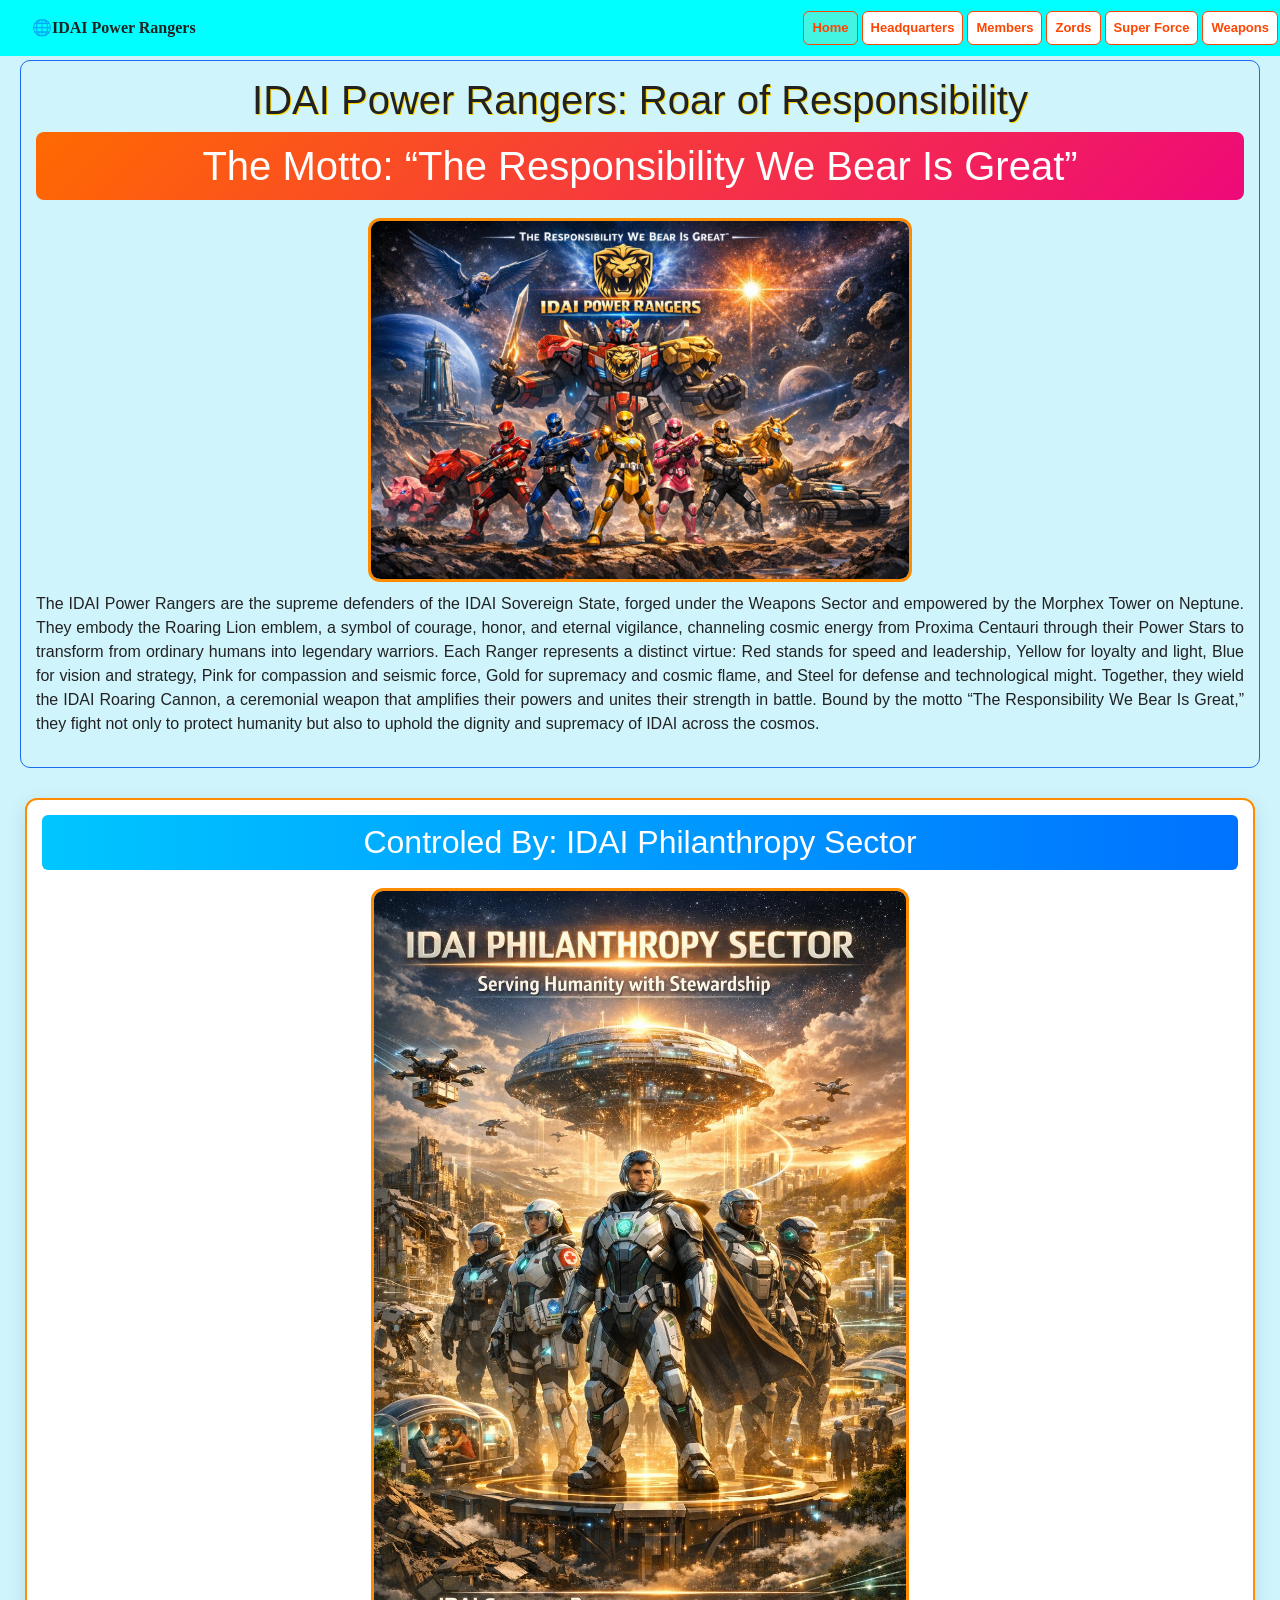
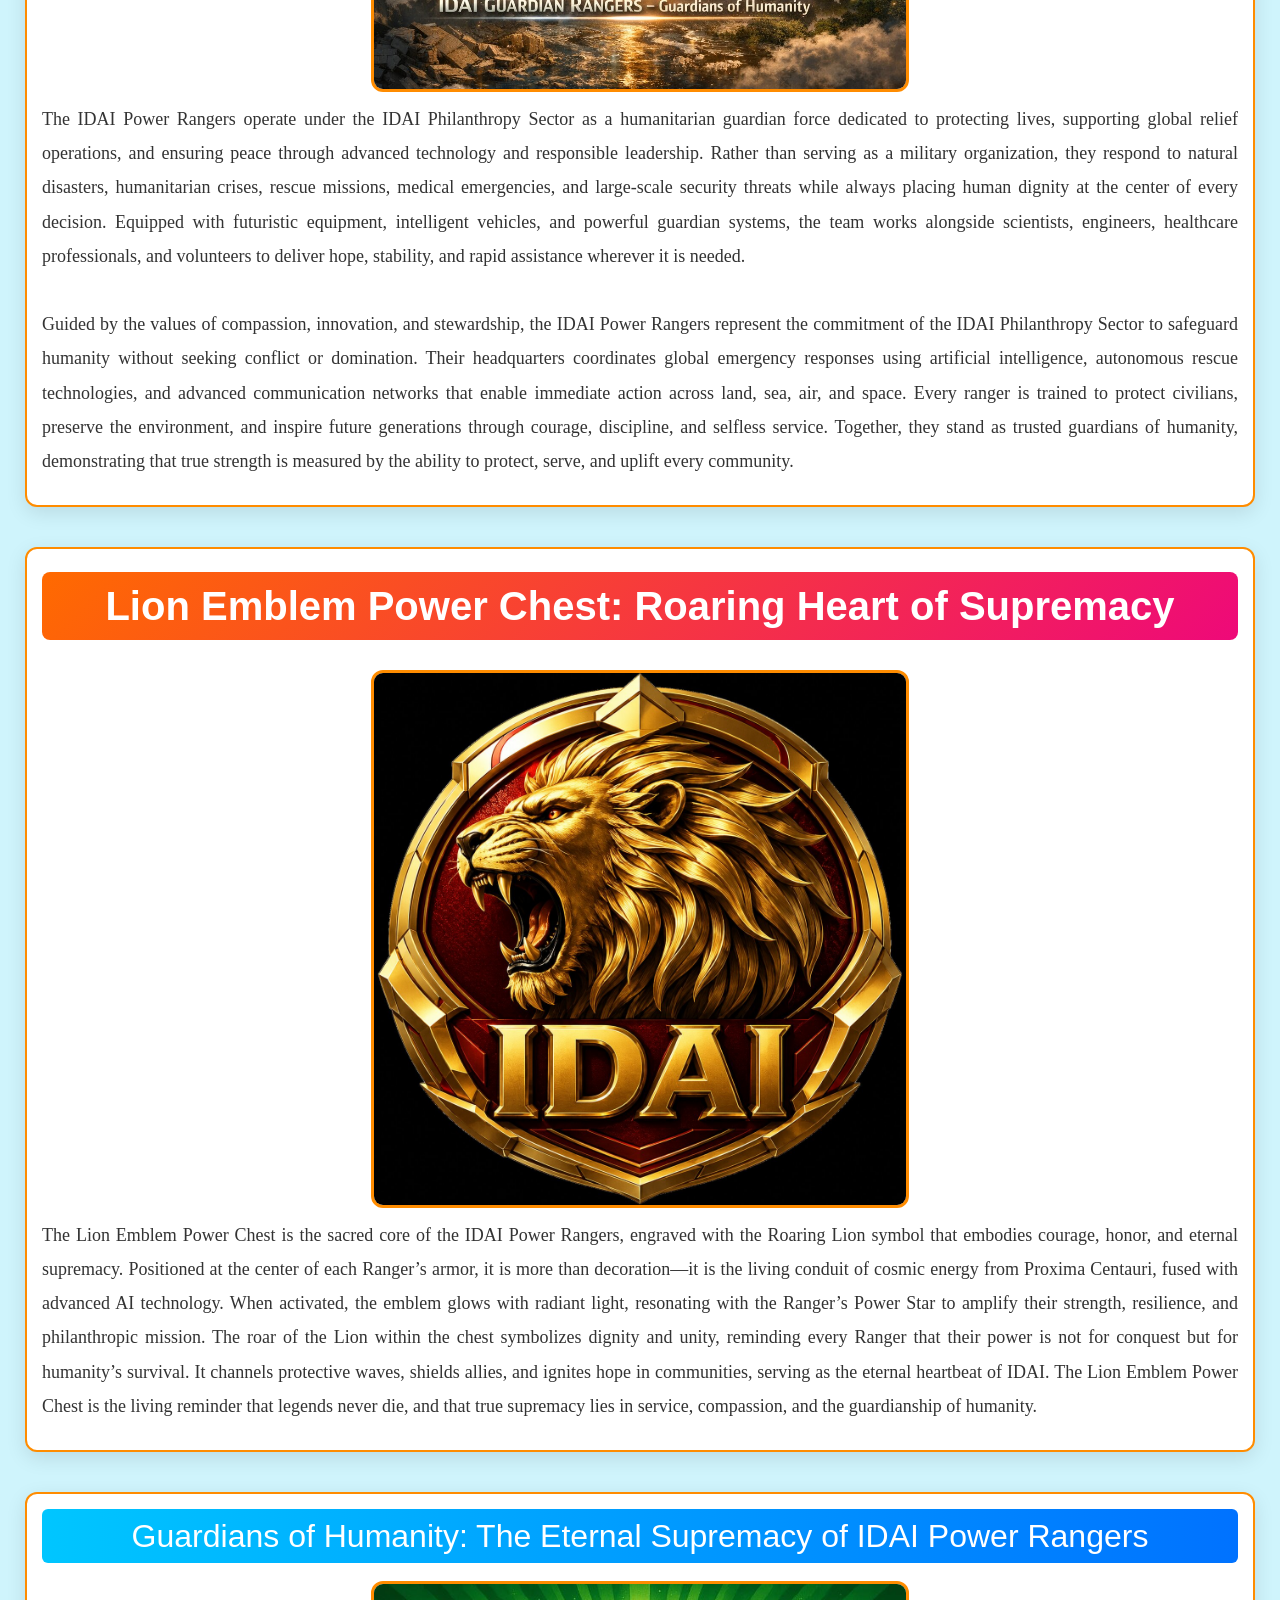
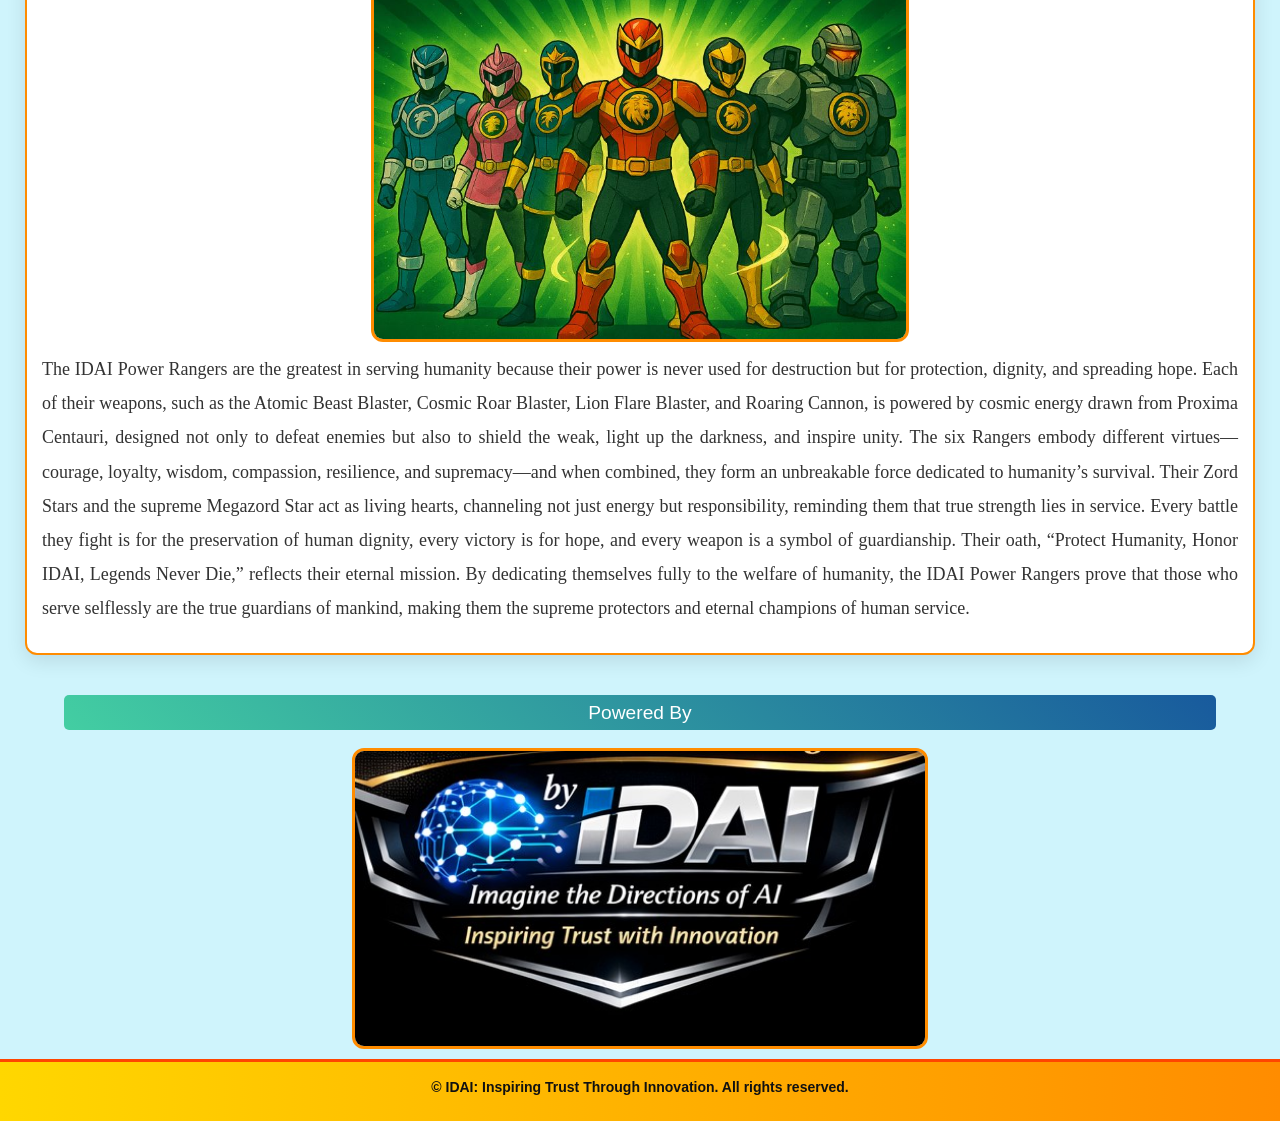
==== commit acf7378d: "Add files via upload" ====
--- a/index.html
+++ b/index.html
@@ -4,244 +4,304 @@
 	<meta charset="utf-8">
 	<meta name="viewport" content="width=device-width, initial-scale=1">
 	<title>IDAI Power Rangers: Roar of Responsibility</title>
+
 	<link rel="stylesheet" type="text/css" href="Style.css">
-
-	<link href="https://cdn.jsdelivr.net/npm/bootstrap@5.3.8/dist/css/bootstrap.min.css" rel="stylesheet" integrity="sha384-sRIl4kxILFvY47J16cr9ZwB07vP4J8+LH7qKQnuqkuIAvNWLzeN8tE5YBujZqJLB" crossorigin="anonymous">
-	
-	<script src="https://cdn.jsdelivr.net/npm/bootstrap@5.3.8/dist/js/bootstrap.bundle.min.js" integrity="sha384-FKyoEForCGlyvwx9Hj09JcYn3nv7wiPVlz7YYwJrWVcXK/BmnVDxM+D2scQbITxI" crossorigin="anonymous"></script>
+	<link href="https://cdn.jsdelivr.net/npm/bootstrap@5.3.2/dist/css/bootstrap.min.css" rel="stylesheet">
+
+  <style>
+    /* Navbar */ 
+    .navbar {
+      background: linear-gradient(90deg, #FFD700, #FF8C00);
+      position: fixed;
+      top: 0;
+      left: 0;
+      width: 100%;
+      z-index: 1000;
+      margin: 0 !important;
+      padding: 5 !important;   /* Bootstrap default padding override */
+    }
+
+    .navbar .container-fluid {
+      padding: 0 !important;   /* container padding override */
+    }
+
+    .navbar-brand {
+      font-weight: bold;
+      color: #222 !important;
+      font-size: 16px;
+      margin: 0;
+      padding: 8px 12px;
+    }
+
+    .nav-link {
+      display: inline-block;
+      background-color: #fff;
+      color: #FF4500 !important;
+      font-weight: 600;
+      font-size: 13px;
+      padding: 6px 12px;
+      margin: 2px;
+      border-radius: 6px;
+      border: 1px solid #FF4500;
+      transition: all 0.3s ease;
+      text-decoration: none;
+    }
+
+    .nav-link:hover {
+      background-color: #FFD700;
+      color: #111 !important;
+      box-shadow: 0 0 12px #FF8C00;
+      transform: scale(1.05);
+    }
+
+    .special {
+      background-color: #42f5e3;
+    }
+
+    .special:hover {
+      background: #42f5e3;
+    }
+
+    .para{
+      width:auto;
+      text-align: justify;
+      height:auto;
+      margin-left:20px;
+      margin-right:20px;
+      padding:15px;
+      border:1.5px solid #1a6bed;
+      border-radius:10px;
+    }
+
+    /* Body padding so content doesn't hide under fixed navbar */
+    body {
+      padding-top: 60px;
+      font-family: 'Segoe UI', Tahoma, Geneva, Verdana, sans-serif;
+      background: #fdfdfd;
+      color: #222;
+    }
+
+    /* Footer */
+    footer {
+      text-align: center;
+      background: linear-gradient(90deg, #FFD700, #FF8C00);
+      padding: 15px;
+      color: #111;
+      font-size: 14px;
+      border-top: 3px solid #FF4500;
+      font-weight: bold;
+    }
+
+    /* Responsive */
+    @media (max-width: 1100px) {
+      .nav-link {
+        font-size: 14px;
+        padding: 8px;
+        width: 90%; /* বাটনগুলো বড় হয়ে যাওয়ার সমস্যা এড়াবে */
+        margin:5px;
+      }
+      .navbar-brand {
+        font-size: 13px;
+      }
+    }
+
+    @media (max-width: 1000px) {
+  body {
+    margin-left: 3px !important;
+    margin-right: 3px !important;
+    margin-top:30px !important;
+    padding: 0 !important;
+
+    h2{
+      margin-top:50px !important;
+    }
+  }
+
+  .section {
+    margin-left: 5px !important;
+    margin-right: 5px !important;
+    padding: 10px !important;
+    width: auto;
+  }
+
+  .navbar {
+    padding: 5px !important;
+    margin: 0 !important;
+    display: flex;
+    align-items: center;
+    justify-content: space-between;
+  }
+
+  .navbar-brand {
+    font-size: 12px !important;
+    margin-left: 10px !important;
+  }
+
+  .nav-link {
+    font-size: 13px !important;
+    padding: 6px 10px !important;
+    margin: 3px 0 !important;
+    width: 100%;
+    display: block;
+  }
+
+  .min {
+    margin: 10px auto !important;
+    padding: 8px !important;
+    font-size: 12px !important;
+    width: auto;
+  }
+
+  img {
+    width: 95% !important;
+    margin: 5px auto !important;
+  }
+
+  .events {
+    margin: 5px !important;
+    padding: 12px !important;
+  }
+
+  .best-brand, .sovereign-state, .state-brand {
+    margin: 8px auto !important;
+    padding: 12px !important;
+    width: auto;
+  }
+
+  .explore-container {
+    flex-direction: column;
+    align-items: center;
+    gap: 10px;
+  }
+
+  .explore-btn {
+    width: 90% !important;
+    margin-bottom: 10px !important;
+    padding: 12px !important;
+    font-size: 14px !important;
+  }
+
+  footer {
+    padding: 8px !important;
+    font-size: 12px !important;
+  }
+}
+
+
+@media (max-width: 1000px) {
+  .section {
+    margin: 8px !important;
+    padding: 10px !important;
+    width: auto;
+  }
+
+  /* Nested section inside section */
+  .section .section {
+    margin: 5px !important;
+    padding: 8px !important;
+    width: auto;
+    background: #fff;          /* nested section আলাদা বোঝানোর জন্য */
+    border: 1px solid #ddd;    /* subtle border */
+    border-radius: 8px;
+  }
+
+  .section .section p {
+    font-size: 14px !important;
+    line-height: 1.6 !important;
+    margin: 5px 0 !important;
+  }
+}
+
+  </style>	
 </head>
-<body class="bg-info-subtle"><br><br>
+
+
+<body class="bg-info-subtle">
+  <audio id="bgMusic" autoplay loop muted>
+    <source src="Song.mp3" type="audio/mpeg">
+  </audio>
+
+  <nav class="navbar navbar-expand-lg">
+    <div class="container-fluid">
+      <a class="navbar-brand" href="#">🌐IDAI Power Rangers</a>
+      <button class="navbar-toggler" type="button" data-bs-toggle="collapse" 
+              data-bs-target="#navbarNav" aria-controls="navbarNav" 
+              aria-expanded="false" aria-label="Toggle navigation">
+        <span class="navbar-toggler-icon"></span>
+      </button>
+      <div class="collapse navbar-collapse" id="navbarNav">
+        <ul class="navbar-nav ms-auto">
+          <li class="nav-item"><a class="nav-link special" href="index.html">Home</a></li>
+          <li class="nav-item"><a class="nav-link" href="tower.html">Headquarters</a></li>
+          <li class="nav-item"><a class="nav-link" href="members.html">Members</a> </li>
+          <li class="nav-item"><a class="nav-link" href="zords.html">Zords</a></li> 
+          <li class="nav-item"><a class="nav-link" href="super.html">Super Force</a></li>
+          <li class="nav-item"> <a class="nav-link" href="Weapon.html">Weapons</a> </li>
+        </ul>
+      </div>
+    </div>
+  </nav>
+
+<div id="para">
 	<h1>IDAI Power Rangers: Roar of Responsibility</h1>
 	<h2>The Motto: “The Responsibility We Bear Is Great”</h2>
 	<center>
-		<img src="Logo.png">
+		<img src="Logo.jpg">
 	</center>
 	<p>
 		The IDAI Power Rangers are the supreme defenders of the IDAI Sovereign State, forged under the Weapons Sector and empowered by the Morphex Tower on Neptune. They embody the Roaring Lion emblem, a symbol of courage, honor, and eternal vigilance, channeling cosmic energy from Proxima Centauri through their Power Stars to transform from ordinary humans into legendary warriors. Each Ranger represents a distinct virtue: Red stands for speed and leadership, Yellow for loyalty and light, Blue for vision and strategy, Pink for compassion and seismic force, Gold for supremacy and cosmic flame, and Steel for defense and technological might. Together, they wield the IDAI Roaring Cannon, a ceremonial weapon that amplifies their powers and unites their strength in battle. Bound by the motto “The Responsibility We Bear Is Great,” they fight not only to protect humanity but also to uphold the dignity and supremacy of IDAI across the cosmos.
-	</p><br><br>
-
-	<h2>IDAI Power Rangers Family: Guardians of Humanity</h2>
-	<center>
-		<img src="team.png">
-	</center>
-	<p>
-		The IDAI Power Rangers Family is a united force of compassion and service, each member carrying a unique essence yet bound together by their shared oath, “The Responsibility We Bear Is Great.” Hamza, the Red Ranger, leads with courage and speed, guiding missions with vision and determination. Ayaan, the Blue Ranger, embodies wisdom and foresight, ensuring every effort is strategic and balanced. Maryam, the Yellow Ranger, radiates loyalty and resilience, uplifting families and children with warmth. Fatima, the Pink Ranger, blossoms with empathy, healing hearts and restoring balance wherever despair lingers. Tariq, the Gold Ranger, shines with brilliance and generosity, illuminating paths of progress and hope. Zayd, the Steel Ranger, fortifies the team with resilience and innovation, building protective systems that safeguard humanity. Together, they are not warriors of war but guardians of dignity, protectors of humanity, and symbols of service, transforming cosmic energy into eternal compassion.
-	</p><br><br>
-
-	<center>
-		<img src="Action.jpg">
-	</center>
-	<p>
-		In the heart of Morphex Tower, the IDAI Power Rangers spring into action as a unified force of courage and compassion. Hamza, the Red Ranger, commands the frontline with blazing speed, rallying his teammates with decisive leadership. Ayaan, the Blue Ranger, scans the battlefield with sharp foresight, orchestrating strategies that ensure every move is precise and effective. Maryam, the Yellow Ranger, radiates loyalty and resilience, shielding allies and uplifting communities with her golden aura. Fatima, the Pink Ranger, blossoms with empathy, projecting waves of healing energy that restore balance and hope. Tariq, the Gold Ranger, ignites the Sovereign Flame, illuminating paths of progress and inspiring courage in all who witness his brilliance. Zayd, the Steel Ranger, fortifies the team with unbreakable defenses, constructing barriers and reinforcing strength where it is most needed. Together, they channel cosmic energy into protective waves, fighting not for conquest but for humanity’s dignity, proving that legends never die.
-	</p><br><br>
-
-	<h2>Power Star: Cosmic Emblem of Responsibility</h2>
-	<center>
-		<img src="All power star.jpg">
-	</center>
-	<p>
-		The Power Star is the heart of every IDAI Ranger, a radiant emblem forged within the Morphex Tower and infused with cosmic energy from Proxima Centauri. Each star is uniquely colored to reflect the Ranger’s essence—red for courage, blue for wisdom, yellow for loyalty, pink for compassion, gold for supremacy, and steel for resilience. When activated, the Power Star envelops its Ranger in a luminous aura, forming their armor and igniting the emblem of responsibility across their chest. More than a source of strength, it is a guiding beacon, binding each Ranger to the oath “The Responsibility We Bear Is Great.” Through the Power Star, cosmic energy is transformed into protective waves, healing light, and shields of hope, ensuring that the Rangers fight not for conquest but for humanity’s dignity. It is both weapon and symbol—an eternal reminder that true power lies in service, unity, and compassion.
-	</p><br><br>
-
-	<h2>Morphex Tower: Heart of Supremacy</h2>
-	<center>
-		<img src="Tower.jpg">
-	</center>
-
-	<div class="para">
-		<p class="para">
-			Location: Great Battle Force Zone <br>
-			Planet: Neptune
-		</p>
-	</div>
-
-	<p>
-		Morphex Tower is the sacred headquarters of the IDAI Power Rangers, rising majestically within the Great Battle Force Zone on Neptune. It is both fortress and beacon, forged from cosmic alloys and infused with Proxima Centauri’s radiant energy. At its core lies the Lion Emblem Chamber, where the Roaring Lion symbol glows eternally, channeling power into each Ranger’s Power Star. The tower’s architecture blends futuristic design with symbolic grandeur—its spires reach toward the stars, representing courage, honor, and eternal supremacy. Within its halls, advanced AI systems harmonize with cosmic energy, guiding the Rangers in their missions of protection and philanthropy. Morphex Tower is not merely a base; it is the living heart of IDAI, a sanctuary of unity where legends are born, strategies are forged, and humanity’s dignity is safeguarded. It stands as the eternal reminder that “The Responsibility We Bear Is Great.”
-	</p><br><br>
-
+	</p></div>
+
+<div class="section">
+  <h3>Controled By: IDAI Philanthropy Sector</h3>
+    <center>
+        <img src="Ministry Sector.jpg">
+    </center>
+
+    <p>
+        The IDAI Power Rangers operate under the IDAI Philanthropy Sector as a humanitarian guardian force dedicated to protecting lives, supporting global relief operations, and ensuring peace through advanced technology and responsible leadership. Rather than serving as a military organization, they respond to natural disasters, humanitarian crises, rescue missions, medical emergencies, and large-scale security threats while always placing human dignity at the center of every decision. Equipped with futuristic equipment, intelligent vehicles, and powerful guardian systems, the team works alongside scientists, engineers, healthcare professionals, and volunteers to deliver hope, stability, and rapid assistance wherever it is needed.
+        <br><br>
+        Guided by the values of compassion, innovation, and stewardship, the IDAI Power Rangers represent the commitment of the IDAI Philanthropy Sector to safeguard humanity without seeking conflict or domination. Their headquarters coordinates global emergency responses using artificial intelligence, autonomous rescue technologies, and advanced communication networks that enable immediate action across land, sea, air, and space. Every ranger is trained to protect civilians, preserve the environment, and inspire future generations through courage, discipline, and selfless service. Together, they stand as trusted guardians of humanity, demonstrating that true strength is measured by the ability to protect, serve, and uplift every community.
+    </p>
+</div>
+
+	<div class="section">
 	<h2>Lion Emblem Power Chest: Roaring Heart of Supremacy</h2>
 	<center>
 		<img src="Final.jpg">
 	</center>
 	<p>
 		The Lion Emblem Power Chest is the sacred core of the IDAI Power Rangers, engraved with the Roaring Lion symbol that embodies courage, honor, and eternal supremacy. Positioned at the center of each Ranger’s armor, it is more than decoration—it is the living conduit of cosmic energy from Proxima Centauri, fused with advanced AI technology. When activated, the emblem glows with radiant light, resonating with the Ranger’s Power Star to amplify their strength, resilience, and philanthropic mission. The roar of the Lion within the chest symbolizes dignity and unity, reminding every Ranger that their power is not for conquest but for humanity’s survival. It channels protective waves, shields allies, and ignites hope in communities, serving as the eternal heartbeat of IDAI. The Lion Emblem Power Chest is the living reminder that legends never die, and that true supremacy lies in service, compassion, and the guardianship of humanity.
-	</p><br><br>
-
-	<h2>Member of the legendery Power Rangers</h2>
-	<h3>1. Red Ranger Hamza: Crimson Commander</h3>
-	<center>
-		<img src="Red - Transform.png" class="special">
-		<img src="Ninja.jpg" class="specials">
-	</center>
-	<p>
-		Red Ranger Hamza is the fearless commander of the IDAI Power Rangers, chosen to embody speed, leadership, and the lion-hearted courage that defines the team’s spirit. In his human form, Hamza is disciplined, strategic, and unwavering in his sense of duty, carrying the weight of responsibility with dignity. His transformation through the Crimson Power Star ignites plasma energy that surges through his suit, granting him unmatched agility and the ability to lead his squad with precision in the heat of battle. The Roaring Lion emblem on his chest glows brightly whenever he channels his power, symbolizing his role as the voice and strength of the team. Hamza wields the Roaring Cannon: Crimson Velocity, a weapon that amplifies his speed into devastating bursts of energy, striking enemies with both force and authority. Guided by the motto “The Responsibility We Bear Is Great,” Hamza stands as the living embodiment of courage and command.
-	</p><br><br>
-
-	<h3>Red Ranger Power Star: Crimson Ascension</h3>
-	<center>
-		<img src="1.png">
-	</center>
-	<p>
-		The Red Ranger Power Star is the core of Hamza’s transformation, a radiant emblem forged within the Morphex Tower and infused with plasma energy from Proxima Centauri. Shaped as a glowing crimson star, it channels speed, leadership, and the lion-hearted courage that defines the Red Ranger. When activated, the Power Star unleashes a surge of cosmic light that envelops Hamza, forming his armor and igniting the Roaring Lion emblem upon his chest. Its energy grants him unmatched agility, allowing him to move faster than the eye can follow, strike with precision, and inspire his team in the heat of battle. The Power Star also serves as a spiritual reminder of responsibility, binding Hamza to the oath of protecting humanity and upholding the supremacy of IDAI. Every time it shines, it echoes the team’s motto, “The Responsibility We Bear Is Great,” reminding him of the immense duty he carries.
-	</p><br><br>
-
-	<h3>2. Blue Ranger Ayaan: Vision of the Sky</h3>
-	<center>
-		<img src="Blue.jpg">
-	</center>
-	<p>
-		Ayaan, the Blue Ranger of the IDAI Power Rangers, embodies wisdom, clarity, and the guiding vision that ensures the team’s path remains true to its philanthropic mission. His Power Star channels the essence of the sky, granting him agility, foresight, and the ability to strategize with precision in every humanitarian effort. When transformed, his armor radiates with a calm blue glow, symbolizing peace and stability, while the Roaring Cannon: Tactical Skyfire amplifies his energy into protective waves that shield communities and empower his allies. Ayaan’s role is not to wage war, but to orchestrate relief missions, direct resources where they are most needed, and inspire hope through his leadership. His presence ensures that every action taken by the Rangers is thoughtful, balanced, and aligned with their oath. Guided by the motto “The Responsibility We Bear Is Great,” Ayaan serves as the visionary strategist, protecting humanity through wisdom and service.
-	</p><br><br>
-
-	<h3>Blue Ranger Power Star: Skyfire Vision</h3>
-	<center>
-		<img src="3.png">
-	</center>
-	<p>
-		The Blue Ranger Power Star is a radiant emblem of clarity and wisdom, forged within the Morphex Tower and infused with cosmic energy from Proxima Centauri. Shaped as a glowing azure star, it channels the essence of the sky, granting Ayaan foresight, agility, and the ability to strategize with precision in every philanthropic mission. When activated, the Skyfire Vision envelops him in a calm blue aura, forming his armor and igniting the emblem of responsibility across his chest. This Power Star amplifies his connection to the Roaring Cannon: Tactical Skyfire, allowing him to project protective waves that shield communities and empower allies. More than a source of strength, it serves as a guiding beacon, reminding Ayaan that his role is to lead with wisdom and compassion. Each activation resonates with the team’s oath, “The Responsibility We Bear Is Great,” binding his vision to the service of humanity and the supremacy of IDAI.
-	</p><br><br>
-
-	<h3>3. Yellow Ranger Maryam: Light of Loyalty</h3>
-	<center>
-		<img src="Yellow.png">
-	</center>
-	<p>
-		Maryam, the Yellow Ranger of the IDAI Power Rangers, shines as the embodiment of loyalty, purity, and radiant compassion. Her Power Star channels the brilliance of solar energy, granting her the ability to illuminate paths of hope and bring warmth to those in need. When transformed, her armor glows with a golden-yellow aura, symbolizing trust, resilience, and the unwavering bond she shares with her team. Maryam wields the Roaring Cannon: Solar Loyalty, which projects waves of radiant energy that shield communities and inspire courage in allies. She is not a warrior of destruction but a beacon of philanthropy, dedicating her strength to uplifting families, protecting children, and spreading light where darkness threatens. Guided by the team’s motto, “The Responsibility We Bear Is Great,” Maryam stands as the heart of compassion within the Rangers, proving that true power lies in service, loyalty, and the eternal light of humanity.
-	</p><br><br>
-
-	<h3>Yellow Ranger Power Star: Radiance of Hope</h3>
-	<center>
-		<img src="2.png">
-	</center>
-	<p>
-		The Yellow Ranger Power Star is a luminous emblem forged within the Morphex Tower, infused with solar energy that symbolizes loyalty, purity, and compassion. Shaped as a glowing golden-yellow star, it channels radiant light that empowers Maryam to shine as a beacon of hope in every philanthropic mission. When activated, the Radiance of Hope envelops her in a warm aura, forming her armor and igniting the emblem of responsibility across her chest. This Power Star amplifies her connection to the Roaring Cannon: Solar Loyalty, allowing her to project waves of protective energy that uplift communities and inspire courage in allies. More than a source of strength, it serves as a spiritual reminder that true power lies in service and care. Each activation resonates with the team’s oath, “The Responsibility We Bear Is Great,” binding Maryam’s compassion to the eternal mission of protecting humanity and honoring the supremacy of IDAI.
-	</p><br><br>
-
-	<h3>4. Gold Ranger Tariq: Flame of Supremacy</h3>
-	<center>
-		<img src="Gold.png">
-	</center>
-	<p>
-		Tariq, the Gold Ranger of the IDAI Power Rangers, embodies brilliance, honor, and the radiant supremacy that guides the team’s philanthropic mission. His Power Star channels the essence of cosmic flame, granting him resilience, inspiration, and the ability to ignite hope wherever despair lingers. When transformed, his armor glows with a golden aura, symbolizing strength, generosity, and the eternal light of service. Tariq wields the Roaring Cannon: Sovereign Blaze, a weapon that projects waves of luminous energy, not to destroy, but to empower communities, uplift allies, and illuminate paths of progress. His presence is a reminder that true supremacy lies in compassion and responsibility, not conquest. Guided by the oath “The Responsibility We Bear Is Great,” Tariq stands as a beacon of philanthropy, ensuring that the IDAI Power Rangers shine as protectors of humanity, spreading light, dignity, and hope across the cosmos.
-	</p><br><br>
-
-	<h3>Gold Ranger Power Star: Sovereign Flame</h3>
-	<center>
-		<img src="5.png">
-	</center>
-	<p>
-		The Gold Ranger Power Star is a radiant emblem of supremacy and hope, forged within the Morphex Tower and infused with cosmic fire from Proxima Centauri. Shaped as a brilliant golden star, it channels resilience, generosity, and the eternal light that defines Tariq’s role as the Gold Ranger. When activated, the Sovereign Flame envelops him in a luminous aura, forming his armor and igniting the emblem of responsibility across his chest. This Power Star amplifies his connection to the Roaring Cannon: Sovereign Blaze, allowing him to project waves of radiant energy that uplift communities, inspire courage, and illuminate paths of progress. More than a source of strength, it serves as a beacon of philanthropy, reminding Tariq that true supremacy lies in compassion and service. Each activation resonates with the team’s oath, “The Responsibility We Bear Is Great,” binding his flame to the eternal mission of protecting humanity and honoring IDAI.
-	</p><br><br>
-
-	<h3>5. Pink Ranger Fatima: Bloom of Compassion</h3>
-	<center>
-		<img src="Pink.png">
-	</center>
-	<p>
-		Fatima, the Pink Ranger of the IDAI Power Rangers, embodies kindness, empathy, and the seismic strength of compassion. Her Power Star channels the essence of radiant bloom, granting her the ability to heal, uplift, and inspire communities in times of need. When transformed, her armor glows with a soft pink aura, symbolizing care, resilience, and the nurturing spirit that binds the Rangers together. Fatima wields the Roaring Cannon: Seismic Bloom, which releases waves of harmonic energy designed not to harm, but to protect, strengthen, and bring balance to those around her. She is the heart of philanthropy within the team, dedicating her power to supporting families, comforting the vulnerable, and spreading hope wherever despair lingers. Guided by the oath “The Responsibility We Bear Is Great,” Fatima proves that true strength lies in compassion, and that the greatest victories are achieved through service, love, and humanity’s dignity.
-	</p><br><br>
-
-	<h3>Pink Ranger Power Star: Blossom of Compassion</h3>
-	<center>
-		<img src="4.png">
-	</center>
-	<p>
-		The Pink Ranger Power Star is a radiant emblem of empathy and care, forged within the Morphex Tower and infused with cosmic harmony from Proxima Centauri. Shaped as a glowing pink star, it channels the essence of compassion, granting Fatima the ability to heal, uplift, and inspire communities in their times of need. When activated, the Blossom of Compassion envelops her in a soft, luminous aura, forming her armor and igniting the emblem of responsibility across her chest. This Power Star strengthens her bond with the Roaring Cannon: Seismic Bloom, allowing her to project waves of harmonic energy that protect allies, comfort the vulnerable, and restore balance wherever despair lingers. More than a source of strength, it is a symbol of humanity’s dignity, reminding Fatima that true power lies in service and kindness. Each activation resonates with the oath, “The Responsibility We Bear Is Great,” binding her compassion to IDAI’s eternal mission.
-	</p><br><br>
-
-	<h3>6. Steel Ranger Zayd: Shield of Innovation</h3>
-	<center>
-		<img src="Steel.png">
-	</center>
-	<p>
-		Zayd, the Steel Ranger of the IDAI Power Rangers, represents resilience, discipline, and the brilliance of technological philanthropy. His Power Star channels the essence of forged steel, granting him unmatched durability, precision, and the ability to build protective systems that safeguard humanity. When transformed, his armor gleams with a metallic silver-gray aura, symbolizing strength, stability, and the unbreakable bond of service. Zayd wields the Roaring Cannon: Iron Sentinel, a weapon that projects waves of fortified energy designed not for destruction, but to shield communities, reinforce infrastructure, and empower allies in times of need. His role is to engineer solutions, construct shelters, and ensure that every mission is grounded in innovation and care. Guided by the oath “The Responsibility We Bear Is Great,” Zayd stands as the protector of progress, proving that true steel is not in battle, but in the enduring strength of service and humanity’s dignity.
-	</p><br><br>
-
-	<h3>Steel Ranger Power Star: Iron Legacy</h3>
-	<center>
-		<img src="6.png">
-	</center>
-	<p>
-		The Steel Ranger Power Star is a shining emblem of resilience and innovation, forged within the Morphex Tower and infused with cosmic energy that mirrors the strength of tempered steel. Shaped as a radiant silver-gray star, it channels durability, precision, and the protective spirit that defines Zayd’s role as the Steel Ranger. When activated, the Iron Legacy envelops him in a metallic aura, forming his armor and igniting the emblem of responsibility across his chest. This Power Star amplifies his bond with the Roaring Cannon: Iron Sentinel, allowing him to project fortified waves of energy that shield communities, reinforce infrastructure, and empower allies in their missions of service. More than a source of strength, it stands as a symbol of progress, reminding Zayd that true steel lies not in battle, but in the enduring commitment to humanity. Each activation echoes the oath, “The Responsibility We Bear Is Great,” binding his legacy to IDAI’s mission.
-	</p><br><br>
-
-	<h2>IDAI Power Rangers Zords: Cosmic Beast Guardians</h2>
-	<center>
-		<img src="Zords.png">
-	</center>
-	<p>
-		The IDAI Power Rangers Zords are colossal mechanical guardians forged in the Morphex Tower and infused with cosmic energy from Proxima Centauri, each representing the spirit of an animal or machine while embodying the essence of their Ranger. The Red Panther Zord strikes with agility and courage, moving swiftly across battlefields to protect allies. The Yellow Lioness Zord radiates loyalty and resilience, roaring with protective strength to shield communities. The Blue Eagle Zord soars high with wings of wisdom and foresight, scanning the skies and guiding missions with clarity. The Pink Rhino Zord charges forward with compassion and balance, using its immense power to break barriers and restore harmony. The Gold Unicorn Zord shines with brilliance and supremacy, illuminating paths of progress and inspiring hope. The Steel Tank Zord fortifies defenses with innovation and durability, standing as an unbreakable wall against threats. Together, these Zords unite into the Atomic Beast Bluster, a supreme Megazord engraved with the Roaring Lion emblem, channeling cosmic energy into protective waves that safeguard humanity’s dignity and eternal supremacy.
-	</p><br><br>
-
-	<h3>Zord Stars: Cosmic Hearts of Supremacy</h3>
-	<center>
-		<img src="Stars.png">
-	</center>
-	<p>
-		The Zord Stars are radiant emblems forged in the Morphex Tower, each infused with cosmic energy from Proxima Centauri and engraved with the Roaring Lion symbol to embody courage, honor, and eternal supremacy. They serve as the living hearts of the colossal Zords, channeling their essence into light and power. The Red Panther Star glows crimson with agility and courage, the Yellow Lioness Star shines golden with loyalty and resilience, the Blue Eagle Star radiates azure brilliance with wisdom and foresight, the Pink Rhino Star pulses with soft pink compassion and strength, the Gold Unicorn Star gleams supreme with brilliance and hope, and the Steel Tank Star glows silver-gray with resilience and innovation. When united, these six Zord Stars converge into a single burst of cosmic light, forming the supreme Megazord Star that amplifies their collective strength. More than weapons, they are symbols of unity and guardianship, ensuring IDAI’s mission of dignity and humanity endures eternally.
-	</p><br><br>
-
-	<h2>Megazord: Supreme Fusion of Cosmic Power</h2>
-	<center>
-		<img src="Mega-Zords.jpg">
-	</center>
-	<p>
-		The Megazord is the ultimate manifestation of the IDAI Power Rangers’ unity, forged when all six Zords converge into a single colossal warrior. Rising from the Morphex Tower, it embodies courage, wisdom, loyalty, compassion, brilliance, and resilience in one supreme form. The Red Panther forms the agile core, the Yellow Lioness provides the sturdy frame, the Blue Eagle spreads wings of foresight, the Pink Rhino anchors strength and balance, the Gold Unicorn crowns the fusion with radiant supremacy, and the Steel Tank fortifies the foundation with indestructible armor. At its chest glows the Lion Emblem, roaring with cosmic energy from Proxima Centauri, channeling protective waves across the battlefield. The Megazord wields the Atomic Beast Bluster, a weapon engraved with the Roaring Lion symbol, capable of unleashing devastating yet dignified power to safeguard humanity. More than a machine, it is a living symbol of unity, guardianship, and eternal supremacy, proving that legends never die under the banner of IDAI.
-	</p><br><br>
-
-	<h3>Megazord Star: Eternal Core of Supremacy</h3>
-	<center>
-		<img src="Mega zord star.jpg">
-	</center>
-	<p>
-		The Megazord Star is the supreme emblem of unity, forged from the fusion of all Zord Stars yet destined to resonate most powerfully with the Red Ranger, the team’s leader and symbol of courage. Radiating a crimson aura at its core, it embodies speed, vision, and the unyielding responsibility carried by the commander. Surrounding this fiery heart are blended rays of golden loyalty, azure wisdom, pink compassion, silver resilience, and supreme brilliance, all converging into one eternal burst of cosmic energy. The Roaring Lion emblem engraved at its center roars with power from Proxima Centauri, amplifying the Red Ranger’s leadership and channeling protective waves across the battlefield. More than a weapon, the Megazord Star is the living soul of the Atomic Beast Bluster, binding the Rangers to their oath: “The Responsibility We Bear Is Great.” It ensures that the Red Ranger leads not with dominance, but with dignity, guardianship, and eternal supremacy, proving that legends never die.
-	</p><br><br>
-
-	<h2>Special Weapons of the IDAI Power Rangers: Cosmic Arsenal of Supremacy</h2>
-	<h3>Atomic Beast Blaster: Supreme Cosmic Arsenal</h3>
-	<center>
-		<img src="Blaster.jpg">
-	</center>
-	<p>
-		The Atomic Beast Blaster is the ultimate weapon of the IDAI Power Rangers, forged in the Morphex Tower and infused with cosmic energy from Proxima Centauri. Unlike the Zords, it is not an animal form but a pure mechanical construct designed for precision and supremacy. Its design carries the Roaring Lion emblem at its core, symbolizing courage, honor, and eternal guardianship. Twin energy barrels channel concentrated cosmic fire, unleashing devastating blasts that can shatter enemy defenses while projecting protective waves to shield allies. The weapon harmonizes with the Megazord Star, amplifying its power and binding the Rangers to their oath: “The Responsibility We Bear Is Great.” When wielded by the Red Ranger, the Atomic Beast Blaster becomes the team’s supreme arsenal, embodying unity and transforming cosmic energy into light that safeguards humanity’s dignity. More than a weapon, it is a living symbol of IDAI’s supremacy, proving that legends never die.
-	</p><br><br>
-
-	<h3>Cosmic Roar Blaster: Voice of the Lion Emblem</h3>
-	<center>
-		<img src="Cosmic Roar Blaster.jpg">
-	</center>
-	<p>
-		The Cosmic Roar Blaster is a supreme weapon of the IDAI Power Rangers, designed to channel the raw essence of the Roaring Lion emblem into devastating energy. Forged in the Morphex Tower and infused with cosmic fire from Proxima Centauri, it is sleek, angular, and radiant with crimson and golden light. At its core lies the Lion’s head motif, symbolizing courage and eternal supremacy, while its barrels unleash concentrated waves of sound and energy that echo like a lion’s roar across the battlefield. When fired, the blaster does not simply destroy—it resonates with protective vibrations, shielding allies and igniting hope in those who hear its roar. In the hands of the Red Ranger, the Cosmic Roar Blaster becomes the ultimate voice of leadership, amplifying his command and binding the team to their oath: “Protect Humanity, Honor IDAI, Legends Never Die.” More than a weapon, it is a living symbol of guardianship, proving that the roar of IDAI will echo eternally across the cosmos.
-	</p><br><br>
-
-	<h3>Lion Flare Blaster: Flame of Eternal Supremacy</h3>
-	<center>
-		<img src="Lion flare Blaster.jpg">
-	</center>
-	<p>
-		The Lion Flare Blaster is one of the supreme weapons of the IDAI Power Rangers, forged in the Morphex Tower and engraved with the Roaring Lion symbol to embody courage, guardianship, and eternal supremacy. Designed with crimson and golden brilliance, it channels concentrated cosmic fire from Proxima Centauri into blazing bursts of energy that roar like a lion’s flame. Its dual barrels ignite with radiant light, unleashing scorching waves that can incinerate enemy defenses while illuminating the battlefield with protective brilliance. Each of the six Rangers can wield the Lion Flare Blaster, adapting its cosmic fire to their own essence—whether speed, loyalty, wisdom, compassion, resilience, or supremacy. When combined with the other special weapons, it merges into the Atomic Beast Bluster, the ultimate arsenal of unity. More than a weapon, the Lion Flare Blaster is a living flame of dignity, proving that the roar of IDAI will forever burn across the cosmos, safeguarding humanity and ensuring that legends never die.
-	</p><br><br>
-
-	<h3>Roaring Cannon - Crimson Velocity</h3>
-	<center>
-		<img src="Roaring Cannon - Crimson Velocity.png">
-	</center>
-	<p>
-		The Roaring Cannon – Crimson Velocity is the ultimate long-range weapon of the IDAI Power Rangers, forged in the Morphex Tower and engraved with the blazing Roaring Lion emblem. Designed primarily for the Red Ranger, it channels concentrated cosmic fire from Proxima Centauri into a stream of crimson energy that moves with unmatched speed and precision. The cannon’s core glows with a radiant pulse, igniting bursts of flame-like velocity that tear through enemy defenses while leaving a trail of protective light across the battlefield. Its dual firing modes allow it to unleash rapid crimson blasts for agile combat or a single devastating beam that embodies the full roar of the Lion. More than a weapon, the Roaring Cannon is a symbol of leadership and guardianship, amplifying the Red Ranger’s command and binding the team to their eternal oath: “Protect Humanity, Honor IDAI, Legends Never Die.” It stands as the fiery spear of supremacy, proving that courage and unity can blaze across the cosmos forever.
-	</p><br><br>
-
-	<h3>Guardians of Humanity: The Eternal Supremacy of IDAI Power Rangers</h3>
+	</p></div>
+
+	<div class="section">
+		<h3>Guardians of Humanity: The Eternal Supremacy of IDAI Power Rangers</h3>
 	<center>
 		<img src="Super Force.jpg">
 	</center>
 	<p>
 		The IDAI Power Rangers are the greatest in serving humanity because their power is never used for destruction but for protection, dignity, and spreading hope. Each of their weapons, such as the Atomic Beast Blaster, Cosmic Roar Blaster, Lion Flare Blaster, and Roaring Cannon, is powered by cosmic energy drawn from Proxima Centauri, designed not only to defeat enemies but also to shield the weak, light up the darkness, and inspire unity. The six Rangers embody different virtues—courage, loyalty, wisdom, compassion, resilience, and supremacy—and when combined, they form an unbreakable force dedicated to humanity’s survival. Their Zord Stars and the supreme Megazord Star act as living hearts, channeling not just energy but responsibility, reminding them that true strength lies in service. Every battle they fight is for the preservation of human dignity, every victory is for hope, and every weapon is a symbol of guardianship. Their oath, “Protect Humanity, Honor IDAI, Legends Never Die,” reflects their eternal mission. By dedicating themselves fully to the welfare of humanity, the IDAI Power Rangers prove that those who serve selflessly are the true guardians of mankind, making them the supreme protectors and eternal champions of human service.  
-	</p><br><br>
+	</p></div>
 
 	<center>
 		<h6>Powered By</h6>
-		<a href="https://rayaantasnim.github.io/username.github.io-IDAI-company-/"><img src="Main Logo.png"></a>
+		<a href="https://rayaantasnim.github.io/username.github.io-IDAI-company-/"><img src="Main Logo.jpg"></a>
 	</center>
+
+<footer>
+	<p>© IDAI: Inspiring Trust Through Innovation. All rights reserved.</p>
+</footer>
+
+<!-- Bootstrap JS -->
+  <script src="https://cdn.jsdelivr.net/npm/bootstrap@5.3.2/dist/js/bootstrap.bundle.min.js"></script>
+<script>
+    window.addEventListener("click", () => {
+      const audio = document.getElementById("bgMusic");
+      audio.muted = false;
+      audio.play();
+    }, { once: true });
+  </script>
+
 
 </body>
 </html>
--- a/Style.css
+++ b/Style.css
@@ -1,108 +1,879 @@
-img{
-	width:30%;
-	border:2px solid black;
-	background-color:lightblue;
-	padding:10px;
-	border-radius:10%;
-	text-align: center;
-	margin-bottom:15px;
-}
-
-body{
-	font-size: 20px;
-	font-family:Vrinda;
-	margin:20px;
-	text-align:justify;
-}
-
-img:hover{
-	transform:scale(1.1);
-}
-
-h2{
-	font-size: 35px;
-	background-color: yellow;
-	color: green;
-	text-align: center;
-}
-
-#a{
-	background-color:lightcoral;
-}
-
-#im{
-	width:20%;
-}
-
-h3{
-	font-size: 30px;
-	background-color:white;
-	text-align: center;
-}
-
-h4{
-	background-color:skyblue;
-	color: black;
-}
-
-h6{
-	font-size:30px;
-	background-color: lightgreen;
-	color: black;
-	text-align: center;
-}
-
-p{
-	font-size: 20px;
-	background-color: white;
-	color: black;
-	text-align:justify;
-	font-family:Vrinda;
-	margin:20px;
-	padding:10px;
-}
-
-
-h1{
-	font-size: 40px;
-	background-color:pink;
-	color: red;
-	color:blue;
-	text-align: center;
-}
-
-.sp{
-	width:45%;
-}
-
-.para{
-	background-color: lightcoral;
-	color: white;
+/* Global Body */
+body {
+  font-family: 'Segoe UI', Tahoma, Geneva, Verdana, sans-serif;
+  background: #fdfdfd; /* Clean light base */
+  padding-top: 70px;
+  color: #222;
+  margin-left: 20px;
+  scroll-behavior: smooth;
+}
+
+ul{
+  li{
+    font-size: 15px;
+    text-align: justify;
+  }
+}
+
+.section {
+  background: linear-gradient(145deg, #ffffff, #f2f6ff);
+  padding: 40px;
+  border-radius: 14px;
+  transition: all 0.4s ease;
+  box-shadow: 0 6px 14px rgba(0,0,0,0.08);
+  border: 1px solid rgba(0,0,0,0.05);
+  margin-top: 30px !important;
+}
+
+/* Hover Effect */
+.section:hover {
+  transform: translateY(-10px) scale(1.03);
+  box-shadow: 0 18px 40px rgba(0,0,0,0.18);
+  border-color: rgba(0,120,255,0.4);
+}
+
+#para{
+  width:auto;
+  height:auto;
+  margin-left:20px;
+  margin-right:20px;
+  padding:15px;
+  border:1.5px solid #1a6bed;
+  border-radius:10px;
+  text-align: justify;
+}
+
+/* Navbar */
+.navbar {
+  background: aqua !important;
+  position: fixed;
+  top: 0;
+  left: 0;
+  width: 100%;
+  z-index: 1000;
+  margin: 0px; !important
+  display: inline-block !important;
+}
+
+.navbar-brand {
+  font-weight: bold;
+  color: #222 !important;
+  font-size: 18px;
+  font-family: Arial Black;
+  margin-left: 20px !important;
+  display: inline-block !important;
+}
+
+.navbar-brand:hover{
+  transform: scale(1.05);
+  background:lightsalmon ;
+  border-radius: 10%;
+  color: white !important;
+  border: 2px black solid;
+  box-shadow: 0 0 12px #FF8C00;
+}
+
+.nav-link {
+  display: inline-block;       /* এক লাইনে রাখবে */
+  background-color: #fff;
+  color: #FF4500 !important;
+  font-weight: 600;
+  font-size: 12.5px;
+  padding: 5px 10px;           /* একসাথে লিখলে ভারসাম্য ভালো হয় */
+  margin: 2px;
+  border-radius: 6px;
+  border: 1px solid #FF4500;
+  transition: all 0.3s ease;
+  text-decoration: none;       /* underline বাদ দেবে */
+}
+
+.nav-link:hover {
+  background-color: #FFD700;
+  color: #111 !important;
+  box-shadow: 0 0 12px #FF8C00;
+  transform: scale(1.08);
+}
+
+/* Sections */
+.details, .anthem, .oath, .section, .welcome {
+  width: 90%;
+  margin: 40px auto;
+  background: #fff;
+  padding: 30px;
+  border-radius: 12px;
+  box-shadow: 0 6px 20px rgba(0,0,0,0.1);
+  border: 2px solid #FF8C00;
+}
+
+.details h2, .anthem h2, .oath h2, .section h2 {
+  text-align: center;
+  font-weight: bold;
+  margin-bottom: 20px;
+  color: #FF4500;
+  font-size: 30px;
+}
+
+.details p, .anthem p, .oath p, .section p {
+  font-size: 1.2rem;
+  line-height: 1.9;
+  margin-bottom: 12px;
+  color: #333;
+  text-align: justify;
+}
+
+.min {
+  display: block;
+  width: 80%;              /* control the box width */
+  margin: 40px auto;       /* centers the box horizontally */
+  text-align: center;      /* centers the text inside */
+  font-size: 20px;
+  padding: 30px;
+  font-family: 'Algerian', serif;
+  line-height: 2;
+  color: #222;
+  background: linear-gradient(135deg, #fff 0%, #FFD700 50%, #FF8C00 100%);
+  border-radius: 15px;
+  border: 3px solid #FFD700;
+  box-shadow: 0 6px 20px rgba(0,0,0,0.15), 0 0 12px rgba(255,140,0,0.4);
+  text-transform: uppercase;
+  font-weight: bold;
+  letter-spacing: 1.8px;
+  transition: transform 0.3s ease, box-shadow 0.3s ease, color 0.3s ease;
+}
+
+
+.min:hover {
+  transform: scale(1.05);
+  color: #111;
+  box-shadow: 0 10px 30px rgba(255,140,0,0.6), 0 0 20px rgba(255,215,0,0.9);
+}
+
+/* Highlighted Text */
+.highlight {
+  color: #FF0000;
+  font-weight: bold;
+  text-align: center;
+  font-size: 1.6rem;
+  margin: 20px 0;
+}
+
+/* Quotes */
+.quote {
+  font-style: italic;
+  color: #FF8C00;
+  margin-top: 15px;
+}
+
+.quran {
+  font-style: italic;
+  color: #FFD700;
+  margin-top: 15px;
+}
+
+.section{
+  margin-right: 10px;
+  margin-top: 10px;
+  width: auto;
+  padding-bottom:15px;
+  height: auto;
+}
+
+.text-justify{
+   text-align: justify; 
+   margin-left:15px;
+   margin-right:20px;
+}
+
+/* Images */
+img {
+  width: 45%;
+  transition: all 0.3s ease;
+  border-radius: 12px;
+  border: 3px solid #FF8C00;
+  margin: 10px;
+}
+
+img:hover {
+  opacity: 0.95;
+  transform: scale(1.05);
+  border-color: #FFD700;
+  box-shadow: 0 0 12px #FF8C00;
+}
+
+img:active {
+  transform: scale(0.95);
+}
+
+#sp {
+  background-color: transparent !important;
+  color: inherit !important;
+  padding: 0 !important;
+  border: none !important;
+  border-radius: 0 !important;
+  font-size: inherit !important;
+  cursor: default !important;
+  transition: none !important;
+  text-decoration: none !important;
+  font-weight: normal !important;
+  box-shadow: none !important;
+  transform: none !important;
+}
+
+#sp:hover,
+#sp:active {
+  background-color: transparent !important;
+  color: inherit !important;
+  transform: none !important;
+  box-shadow: none !important;
+}
+
+/* Footer */
+footer {
+  text-align: center;
+  background: linear-gradient(90deg, #FFD700, #FF8C00);
+  padding: 5px;
+  margin-bottom: 0px;
+  height: auto;
+  width: auto;
+  color: #111;
+  font-size: 14px;
+  border-top: 3px solid #FF4500;
+  font-weight: bold;
+}
+
+/* Headings */
+h1 {
+  font-size: 42px;
+  color: #FF8C00;
+  text-align: center;
+  font-weight: bold;
+  text-shadow: 1px 1px #FFD700;
 }
 
 .special{
-	width: 45%;
-}
-
-.specials{
-	width: 30%;
-}
-
-@media (max-width:1100px){
-	img{
-		width:90%;
-	}
-
-	.sp{
-		width: 90%;
-	}
-
-	.special{
-		width: 45%;
-	}
-
-	.specials{
-		width: 30%;
-	}
-
-}
+  background-color: #42f5e3;
+}
+
+.special:hover{
+  background: #42f5e3;
+}
+
+.sovereign-state {
+  background: #fff8dc; /* soft light background */
+  border: 2px solid #FFD700;
+  border-radius: 12px;
+  padding: 30px;
+  margin: 40px auto;
+  width: auto;
+  
+}
+
+.sovereign-state h2 {
+  text-align: center;
+  font-size: 32px;
+  color: #006400; /* deep green for authority */
+  background: #FFD700;
+  padding: 10px;
+  border-radius: 8px;
+  margin-bottom: 20px;
+}
+
+.sovereign-state ol {
+  font-size: 1.1rem;
+  line-height: 1.8;
+  color: #333;
+}
+
+.sovereign-state li {
+  margin-bottom: 15px;
+}
+
+
+h2 {
+  font-size: 32px;
+  color: black;
+  background-color: lightyellow;
+  margin-bottom: 15px;
+  text-align: center;
+  font-weight: bold;
+}
+
+/* H2 */
+h2 {
+    font-family: 'Poppins', sans-serif !important;
+    font-size: 2.5rem !important;
+    text-align: center !important;
+    color: white !important;
+    background: linear-gradient(135deg, #ff6a00, #ee0979) !important;
+    padding: 10px 20px !important;
+    border-radius: 8px !important;
+    transition: all 0.5s ease !important;
+    width: 100% !important;
+    text-align: center;
+}
+h2:hover {
+    background: linear-gradient(135deg, #ff9a8b, #ff6a00, #ee0979) !important;
+    transform: scale(1.02) !important;
+    box-shadow: 0 0 20px rgba(255, 105, 180, 0.7) !important;
+}
+
+/* H3 */
+h3 {
+    font-family: 'Montserrat', sans-serif !important;
+    font-size: 2rem !important;
+    text-align: center !important;
+    color: white !important;
+    background: linear-gradient(90deg, #00c6ff, #0072ff) !important;
+    padding: 8px 18px !important;
+    border-radius: 6px !important;
+    transition: all 0.5s ease !important;
+}
+h3:hover {
+    background: linear-gradient(90deg, #00c6ff, #7f00ff, #e100ff) !important;
+    transform: translateY(-5px) scale(1.01) !important;
+    box-shadow: 0 0 25px rgba(0, 114, 255, 0.6) !important;
+}
+
+/* H6 */
+h6 {
+    font-family: 'Lato', sans-serif !important;
+    width: 90%;
+    font-size: 1.2rem !important;
+    text-align: center !important;
+    color: white !important;
+    background: linear-gradient(45deg, #43cea2, #185a9d) !important;
+    padding: 6px 14px !important;
+    border-radius: 5px !important;
+    transition: all 0.5s ease !important;
+}
+
+h6:hover {
+    background: linear-gradient(45deg, #11998e, #38ef7d, #185a9d) !important;
+    transform: scale(1.1) !important;
+    box-shadow: 0 0 15px rgba(56, 239, 125, 0.7) !important;
+}
+
+
+.best-brand {
+  background: #fff8dc; /* soft light background */
+  border: 2px solid #FF8C00;
+  border-radius: 12px;
+  padding: 30px;
+  margin: 40px auto;
+  width: auto;
+  box-shadow: 0 6px 20px rgba(0,0,0,0.1);
+}
+
+.best-brand h2 {
+  text-align: center;
+  font-size: 32px;
+  color: #FF4500; /* bold orange for courage */
+  background: #FFD700;
+  padding: 10px;
+  border-radius: 8px;
+  margin-bottom: 20px;
+}
+
+.best-brand ol {
+  font-size: 1.1rem;
+  line-height: 1.8;
+  color: #333;
+}
+
+.best-brand li {
+  margin-bottom: 15px;
+}
+.state-brand {
+  background: #fff8dc; /* soft light background */
+  border: 2px solid #FFD700;
+  border-radius: 12px;
+  padding: 30px;
+  margin: 40px auto;
+  width: 90%;
+  box-shadow: 0 6px 20px rgba(0,0,0,0.1);
+}
+
+.section{
+  margin-left:25px;
+  margin-right:25px;
+  padding:15px;
+  
+  p{
+    font-size:18px;
+    font-family: Vrinda;
+  }
+}
+
+.state-brand h2 {
+  text-align: center;
+  font-size: 32px;
+  color: #FF4500; /* bold orange for courage */
+  background: #FFD700;
+  padding: 10px;
+  border-radius: 8px;
+  margin-bottom: 20px;
+}
+
+.state-brand p {
+  font-size: 1.1rem;
+  line-height: 1.8;
+  color: #333;
+  margin-bottom: 15px;
+  text-align: justify;
+}
+
+.explore-idai h2 {
+  font-size: 32px;
+  color: #FF4500;
+  margin-bottom: 20px;
+}
+
+.explore-idai p {
+  font-size: 1.2rem;
+  color: #333;
+  margin-bottom: 30px;
+}
+
+.explore-container {
+  display: flex;
+  justify-content: center;
+  gap: 20px;
+}
+
+.explore-btn {
+  flex: 1;
+  max-width: 250px;
+  background: linear-gradient(135deg, #FFD700, #FF8C00);
+  color: #111;
+  font-weight: bold;
+  font-size: 18px;
+  padding: 20px;
+  border-radius: 12px;
+  text-decoration: none;
+  box-shadow: 0 6px 15px rgba(0,0,0,0.2);
+  transition: all 0.3s ease;
+}
+
+.explore-btn:hover {
+  background: #FF4500;
+  color: #fff;
+  transform: scale(1.05);
+  box-shadow: 0 8px 20px rgba(255,140,0,0.6);
+}
+
+/* Citizen Voices Section */
+.section blockquote {
+    background-color: #f5f8fa; /* হালকা নীল/ধূসর ব্যাকগ্রাউন্ড */
+    border-left: 6px solid #1e90ff; /* ব্লু অ্যাকসেন্ট লাইন */
+    padding: 20px 25px;
+    margin: 15px 0;
+    font-style: italic;
+    font-size: 1.05rem;
+    line-height: 1.6;
+    color: #333;
+    border-radius: 8px;
+    position: relative;
+    transition: transform 0.3s ease, box-shadow 0.3s ease;
+}
+
+/* Citation / Author */
+.section blockquote::after {
+    content: attr(data-author);
+    display: block;
+    margin-top: 10px;
+    font-style: normal;
+    font-weight: bold;
+    color: #1e90ff;
+    text-align: right;
+}
+
+/* Hover Effect for Interactivity */
+.section  blockquote:hover {
+    transform: translateY(-5px);
+    box-shadow: 0 10px 20px rgba(0, 0, 0, 0.08);
+}
+
+.section.anthem {
+  background: linear-gradient(135deg, #0b0c10, #1f2833);
+  width: auto;
+  color: #f1f1f1;
+  padding: 20px;
+  border-radius: 12px;
+  font-family: "Georgia", serif;
+  box-shadow: 0 0 25px rgba(255, 255, 255, 0.2);
+}
+
+.section.anthem h1 {
+  text-align: center;
+  font-size: 2.5em;
+  color: #66fcf1;
+  margin-bottom: 20px;
+  text-transform: uppercase;
+  letter-spacing: 3px;
+}
+
+.section.anthem p {
+  font-size: 18px;          /* Larger, more readable size */
+  line-height: 2em;         /* Spacious rhythm for song-like flow */
+  text-align: center;       /* Keep it centered for anthem style */
+  color: #ffffff;           /* Bright white for contrast */
+  font-weight: 400;         /* Smooth, not too heavy */
+  letter-spacing: 1px;      /* Adds grandeur and spacing */
+  margin-top: 20px;         /* Breathing space above */
+  margin-bottom: 20px;      /* Breathing space below */
+}
+
+
+.section.anthem p::first-line {
+  font-weight: bold;
+  color: lightyellow;
+}
+
+/* Events Section Styling */
+.events {
+  width: auto;
+  margin: 20px;
+  padding: 25px;
+  background: #fdfdfd;
+  border-radius: 12px;
+  box-shadow: 0 4px 14px rgba(0,0,0,0.1);
+  font-family: "Segoe UI", Tahoma, Geneva, Verdana, sans-serif;
+  color: #333;
+}
+
+/* Banner Image */
+.section.events img {
+  border-radius: 10px;
+  box-shadow: 0 3px 8px rgba(0,0,0,0.2);
+  max-width: 100%;
+  height: auto;
+}
+
+/* Headings */
+.section.events h3 {
+  text-align: center;
+  font-size: 30px;
+  margin-top: 20px;
+  color: #1a3d7c;
+  letter-spacing: 1px;
+}
+
+.section.events h4 {
+  font-size: 22px;
+  margin-top: 30px;
+  color: #0d2c54;
+  border-left: 5px solid #1a3d7c;
+  padding-left: 10px;
+}
+
+/* Paragraphs */
+.section.events p {
+  font-size: 16px;
+  line-height: 1.6;
+  margin: 10px 0;
+  color: #444;
+}
+
+/* Event Details List */
+.section.events ul {
+  list-style: none;
+  padding: 0;
+  margin: 10px 0 20px 0;
+}
+
+.section.events ul li {
+  background: #f0f4ff;
+  margin: 6px 0;
+  padding: 10px 15px;
+  border-radius: 8px;
+  font-size: 15px;
+  transition: background 0.3s ease;
+}
+
+.section.events ul li:hover {
+  background: #dce6ff;
+}
+
+/* Card Effect for Each Event */
+.section.events h4 + p, 
+.section.events h4 + p + ul {
+  background: #ffffff;
+  border: 1px solid #e0e0e0;
+  border-radius: 10px;
+  padding: 15px;
+  margin-top: 10px;
+  box-shadow: 0 2px 6px rgba(0,0,0,0.05);
+}
+
+/* Responsive Design */
+@media (max-width: 1100px) {
+  .section.anthem{
+    h1{
+      font-size:20px;
+    }
+  }
+
+  .section.events {
+    padding: 15px;
+  }
+
+  .best-brand{
+    margin:2px !important;
+    h2{
+      margin:5px !important;
+      padding: 5px !important;
+    }
+
+    ol{
+      padding:0px !important;
+      padding-right:0px !important;
+    }
+  }
+
+  .sovereign-state{
+    margin:2px !important;
+    h2{
+      margin:5px !important;
+      padding: 5px !important;
+    }
+
+    ol{
+      padding:0px !important;
+      padding-right:0px !important;
+    }
+  }
+
+  .section.events h3 {
+    font-size: 24px;
+  }
+
+  .section.events h4 {
+    font-size: 20px;
+  }
+
+  .section.events p, .section.events ul li {
+    font-size: 14px;
+  }
+
+  .section.events img{
+    width: 99%;
+  }
+
+  body{
+    margin-left:5px !important;
+    margin-right:5px !important;
+  }
+  
+  .min{
+    margin-left:0px;
+    margin-right: 0px;
+    width: auto;
+    font-size:10px;
+  }
+
+  img{
+    width: 90%;
+  }
+
+  .section{
+    margin-left:3px;
+    margin-right:3px;
+    width: auto;
+
+    img{
+      width:99%;
+    }
+  }
+
+  .anthem{
+    margin:10px !important;
+  }
+
+  .navbar {
+    display: flex;
+    align-items: center;
+    justify-content: space-between;
+  }
+
+  .navbar-brand {
+    font-size: 13px;
+    display: inline-block;
+    margin-left:15px !important;
+  }
+
+  .navbar-toggler {
+    display: inline-block;
+    margin-left: auto;
+  }
+
+  /* Collapse menu hidden by default */
+  .navbar-collapse {
+    display: none;
+    width: 100%;
+    background: linear-gradient(90deg, #FFD700, #FF8C00);
+  }
+
+  /* যখন টগলার চাপা হবে তখন নিচে খুলবে */
+  .navbar-collapse.show {
+    display: block;       /* block layout ensures it sits BELOW */
+    width: 100%;
+    padding: 8px 12px;
+  }
+
+  .navbar-nav {
+    display: block;       /* block so items stack vertically */
+    width: 100%;
+    margin-right: 0px;
+  }
+
+  .nav-item {
+    display: block;
+    width: 100%;
+  }
+
+  .nav-link {
+    display: block;
+    width: 100%;
+    margin: 4px 0;
+    font-size: 14px;
+    padding: 8px 12px;
+  }
+  
+  .explore-container {
+    flex-direction: column;
+    align-items: center;
+  }
+  .explore-btn {
+    width: 80%;
+    margin-bottom: 15px;
+  }
+
+  .min{
+    font-size:15px;
+    margin:20px auto;
+    border: 1.5px solid #FFD700;
+    padding:10px;
+  }
+      
+  section{
+    margin-left: 5px !important;
+    margin-right: 5px !important;
+  }
+
+  welcome{
+    margin-left: 5px !important;
+    margin-right: 5px !important;
+    padding: 5px !important;
+  }  
+
+  .section.anthem p{
+    font-size:14px;
+  }  
+}
+
+@media (max-width: 1000px) {
+  body {
+    margin-left: 3px !important;
+    margin-right: 3px !important;
+    margin-top:30px !important;
+    padding: 0 !important;
+
+    h2{
+      margin-top:50px !important;
+    }
+  }
+
+  .section {
+    margin-left: 5px !important;
+    margin-right: 5px !important;
+    padding: 10px !important;
+    width: auto;
+  }
+
+  .navbar {
+    padding: 5px !important;
+    margin: 0 !important;
+    display: flex;
+    align-items: center;
+    justify-content: space-between;
+  }
+
+  .navbar-brand {
+    font-size: 12px !important;
+    margin-left: 10px !important;
+  }
+
+  .nav-link {
+    font-size: 13px !important;
+    padding: 6px 10px !important;
+    margin: 3px 0 !important;
+    width: 100%;
+    display: block;
+  }
+
+  .min {
+    margin: 10px auto !important;
+    padding: 8px !important;
+    font-size: 12px !important;
+    width: auto;
+  }
+
+  img {
+    width: 95% !important;
+    margin: 5px auto !important;
+  }
+
+  .events {
+    margin: 5px !important;
+    padding: 12px !important;
+  }
+
+  .best-brand, .sovereign-state, .state-brand {
+    margin: 8px auto !important;
+    padding: 12px !important;
+    width: auto;
+  }
+
+  .explore-container {
+    flex-direction: column;
+    align-items: center;
+    gap: 10px;
+  }
+
+  .explore-btn {
+    width: 90% !important;
+    margin-bottom: 10px !important;
+    padding: 12px !important;
+    font-size: 14px !important;
+  }
+
+  footer {
+    padding: 8px !important;
+    font-size: 12px !important;
+  }
+}
+
+
+@media (max-width: 1000px) {
+  .section {
+    margin: 8px !important;
+    padding: 10px !important;
+    width: auto;
+  }
+
+  /* Nested section inside section */
+  .section .section {
+    margin: 5px !important;
+    padding: 8px !important;
+    width: auto;
+    background: #fff;          /* nested section আলাদা বোঝানোর জন্য */
+    border: 1px solid #ddd;    /* subtle border */
+    border-radius: 8px;
+  }
+
+  .section .section p {
+    font-size: 14px !important;
+    line-height: 1.6 !important;
+    margin: 5px 0 !important;
+  }
+}
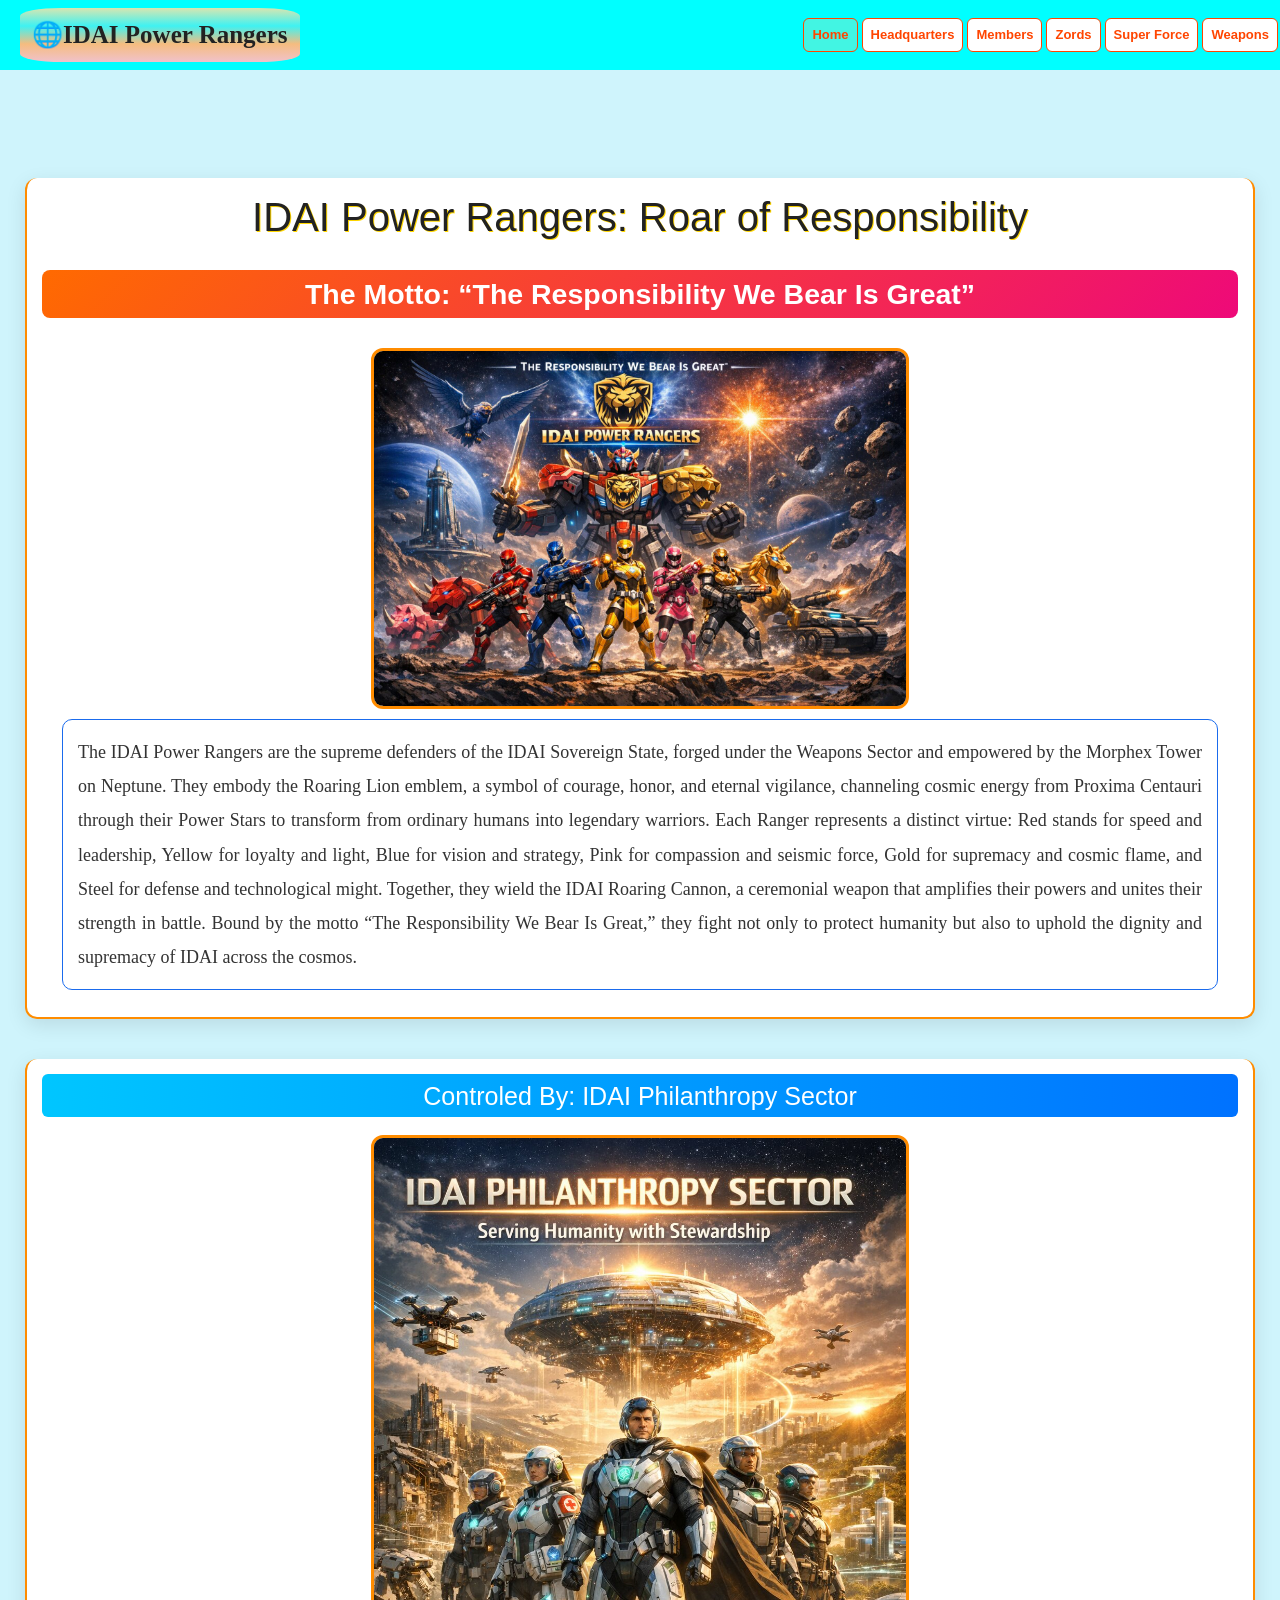
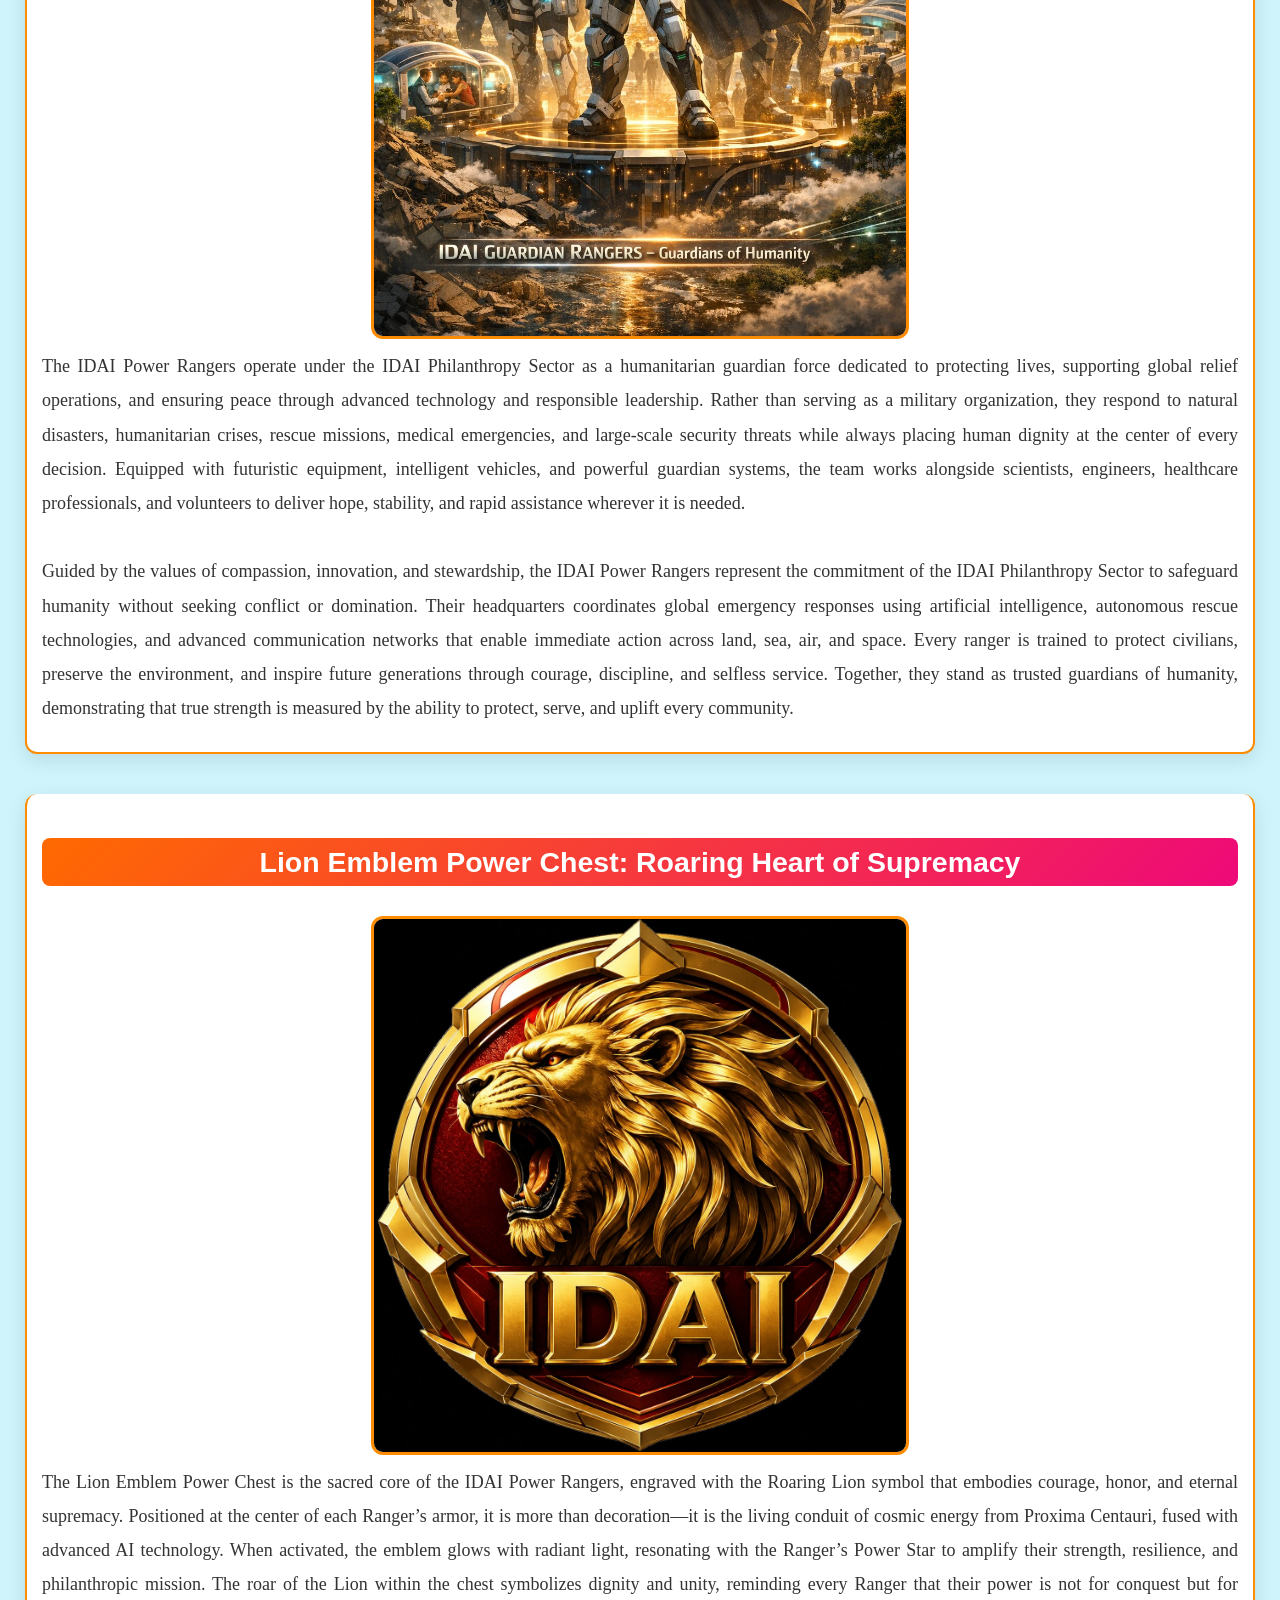
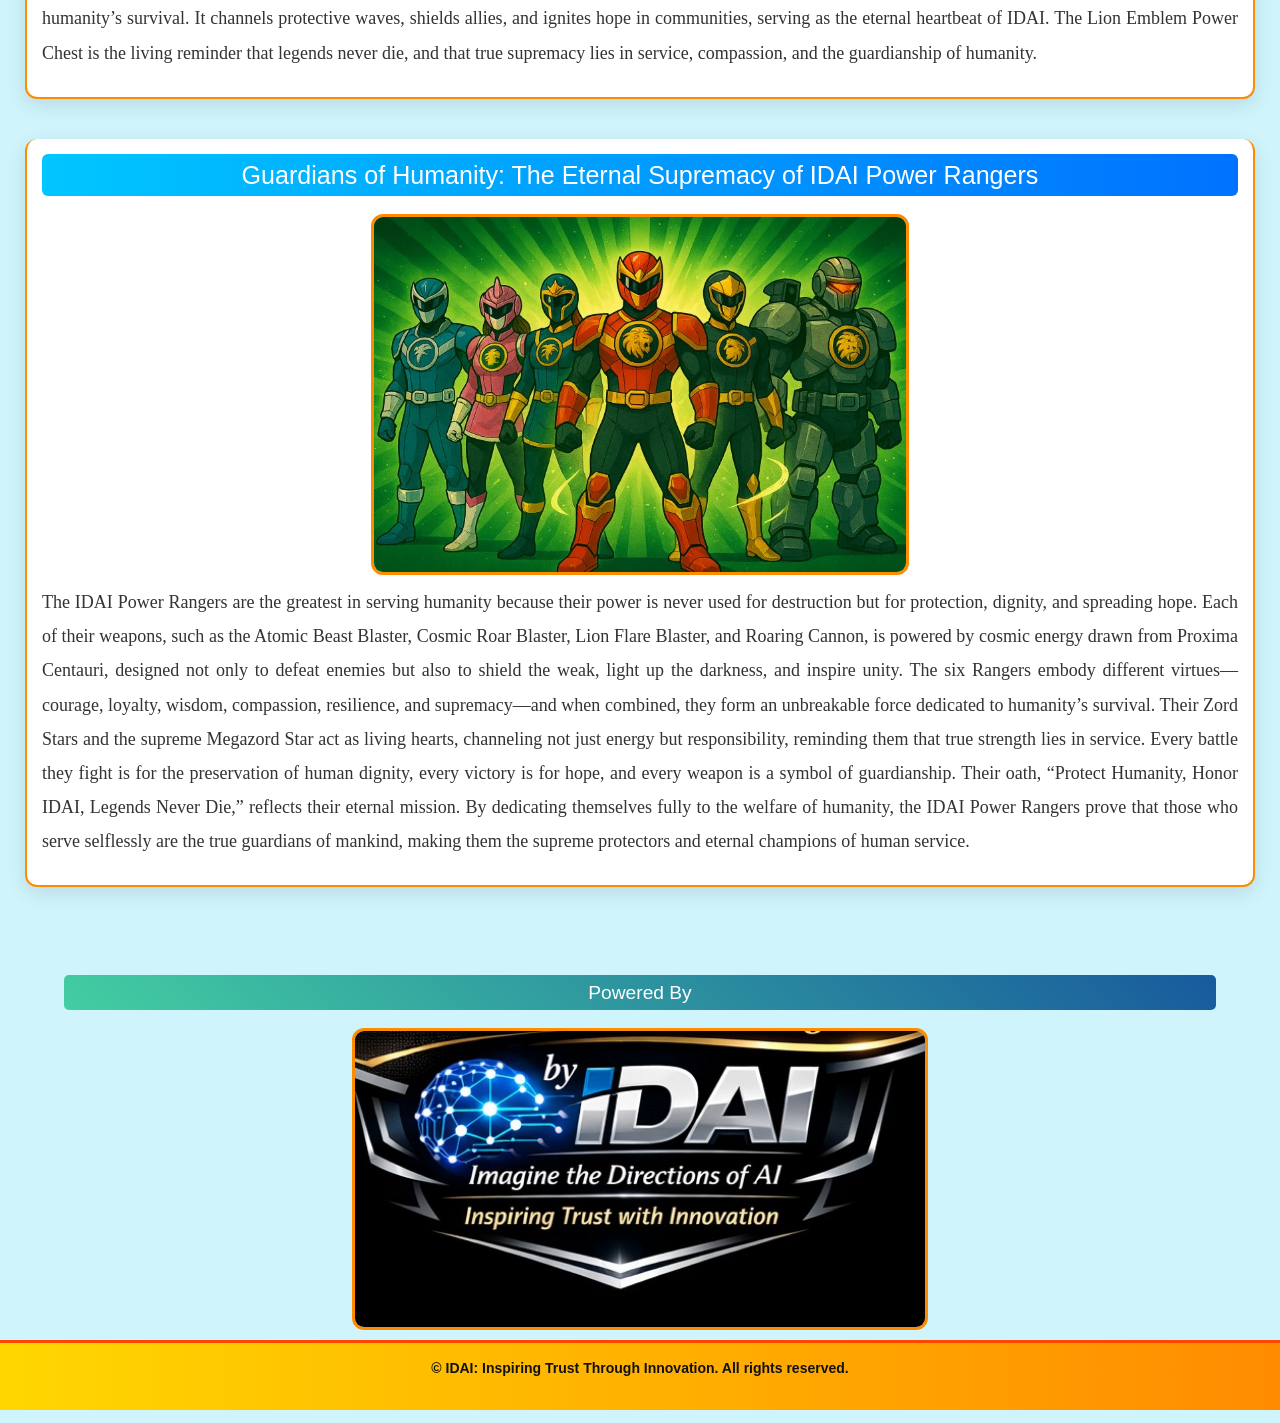
==== commit b68c5fcb: "Add files via upload" ====
--- a/index.html
+++ b/index.html
@@ -240,15 +240,15 @@
         </ul>
       </div>
     </div>
-  </nav>
-
-<div id="para">
+  </nav><br><br>
+
+<div class="section">
 	<h1>IDAI Power Rangers: Roar of Responsibility</h1>
 	<h2>The Motto: “The Responsibility We Bear Is Great”</h2>
 	<center>
 		<img src="Logo.jpg">
 	</center>
-	<p>
+	<p id="para">
 		The IDAI Power Rangers are the supreme defenders of the IDAI Sovereign State, forged under the Weapons Sector and empowered by the Morphex Tower on Neptune. They embody the Roaring Lion emblem, a symbol of courage, honor, and eternal vigilance, channeling cosmic energy from Proxima Centauri through their Power Stars to transform from ordinary humans into legendary warriors. Each Ranger represents a distinct virtue: Red stands for speed and leadership, Yellow for loyalty and light, Blue for vision and strategy, Pink for compassion and seismic force, Gold for supremacy and cosmic flame, and Steel for defense and technological might. Together, they wield the IDAI Roaring Cannon, a ceremonial weapon that amplifies their powers and unites their strength in battle. Bound by the motto “The Responsibility We Bear Is Great,” they fight not only to protect humanity but also to uphold the dignity and supremacy of IDAI across the cosmos.
 	</p></div>
 
@@ -283,7 +283,7 @@
 		The IDAI Power Rangers are the greatest in serving humanity because their power is never used for destruction but for protection, dignity, and spreading hope. Each of their weapons, such as the Atomic Beast Blaster, Cosmic Roar Blaster, Lion Flare Blaster, and Roaring Cannon, is powered by cosmic energy drawn from Proxima Centauri, designed not only to defeat enemies but also to shield the weak, light up the darkness, and inspire unity. The six Rangers embody different virtues—courage, loyalty, wisdom, compassion, resilience, and supremacy—and when combined, they form an unbreakable force dedicated to humanity’s survival. Their Zord Stars and the supreme Megazord Star act as living hearts, channeling not just energy but responsibility, reminding them that true strength lies in service. Every battle they fight is for the preservation of human dignity, every victory is for hope, and every weapon is a symbol of guardianship. Their oath, “Protect Humanity, Honor IDAI, Legends Never Die,” reflects their eternal mission. By dedicating themselves fully to the welfare of humanity, the IDAI Power Rangers prove that those who serve selflessly are the true guardians of mankind, making them the supreme protectors and eternal champions of human service.  
 	</p></div>
 
-	<center>
+	<center><br><br>
 		<h6>Powered By</h6>
 		<a href="https://rayaantasnim.github.io/username.github.io-IDAI-company-/"><img src="Main Logo.jpg"></a>
 	</center>
--- a/Style.css
+++ b/Style.css
@@ -2,7 +2,7 @@
 body {
   font-family: 'Segoe UI', Tahoma, Geneva, Verdana, sans-serif;
   background: #fdfdfd; /* Clean light base */
-  padding-top: 70px;
+  padding-top: 100px !important;
   color: #222;
   margin-left: 20px;
   scroll-behavior: smooth;
@@ -16,12 +16,13 @@
 }
 
 .section {
+  border-top: none !important;
   background: linear-gradient(145deg, #ffffff, #f2f6ff);
   padding: 40px;
   border-radius: 14px;
   transition: all 0.4s ease;
   box-shadow: 0 6px 14px rgba(0,0,0,0.08);
-  border: 1px solid rgba(0,0,0,0.05);
+  border: 2px solid rgba(0,0,0,0.05);
   margin-top: 30px !important;
 }
 
@@ -57,18 +58,17 @@
 
 .navbar-brand {
   font-weight: bold;
-  color: #222 !important;
-  font-size: 18px;
+  background: linear-gradient(#d8e6b1, #3ff2f2, #f5bc7f, #f0c2cb) !important;
+  font-size: 25px !important;
   font-family: Arial Black;
   margin-left: 20px !important;
   display: inline-block !important;
+  border-radius: 15%;
 }
 
 .navbar-brand:hover{
-  transform: scale(1.05);
-  background:lightsalmon ;
+  transition: transform 0.3s ease, box-shadow 0.3s ease, color 0.3s ease;
   border-radius: 10%;
-  color: white !important;
   border: 2px black solid;
   box-shadow: 0 0 12px #FF8C00;
 }
@@ -853,6 +853,43 @@
   }
 }
 
+@media (max-width: 1100px){
+
+  body {
+    margin-top: 30px !important;
+  }
+
+
+  h2{
+    font-size: 20px !important;
+    font-family: Vrinda !important;
+    padding: 5px !important;
+    width: 100% !important;
+  }
+
+  h2:hover{
+    transform: scale(1.01) !important;
+  }
+
+  .section{
+    margin-top: 20px !important;
+  }
+
+  h3{
+    font-size: 20px !important;
+    padding:5px !important;
+    margin-top: 0px !important;
+  }
+
+  h3:hover{
+    transform: scale(1.01) !important;
+  }
+
+  #para{
+    padding: 5px !important;
+    margin:5px !important;
+  }
+}
 
 @media (max-width: 1000px) {
   .section {
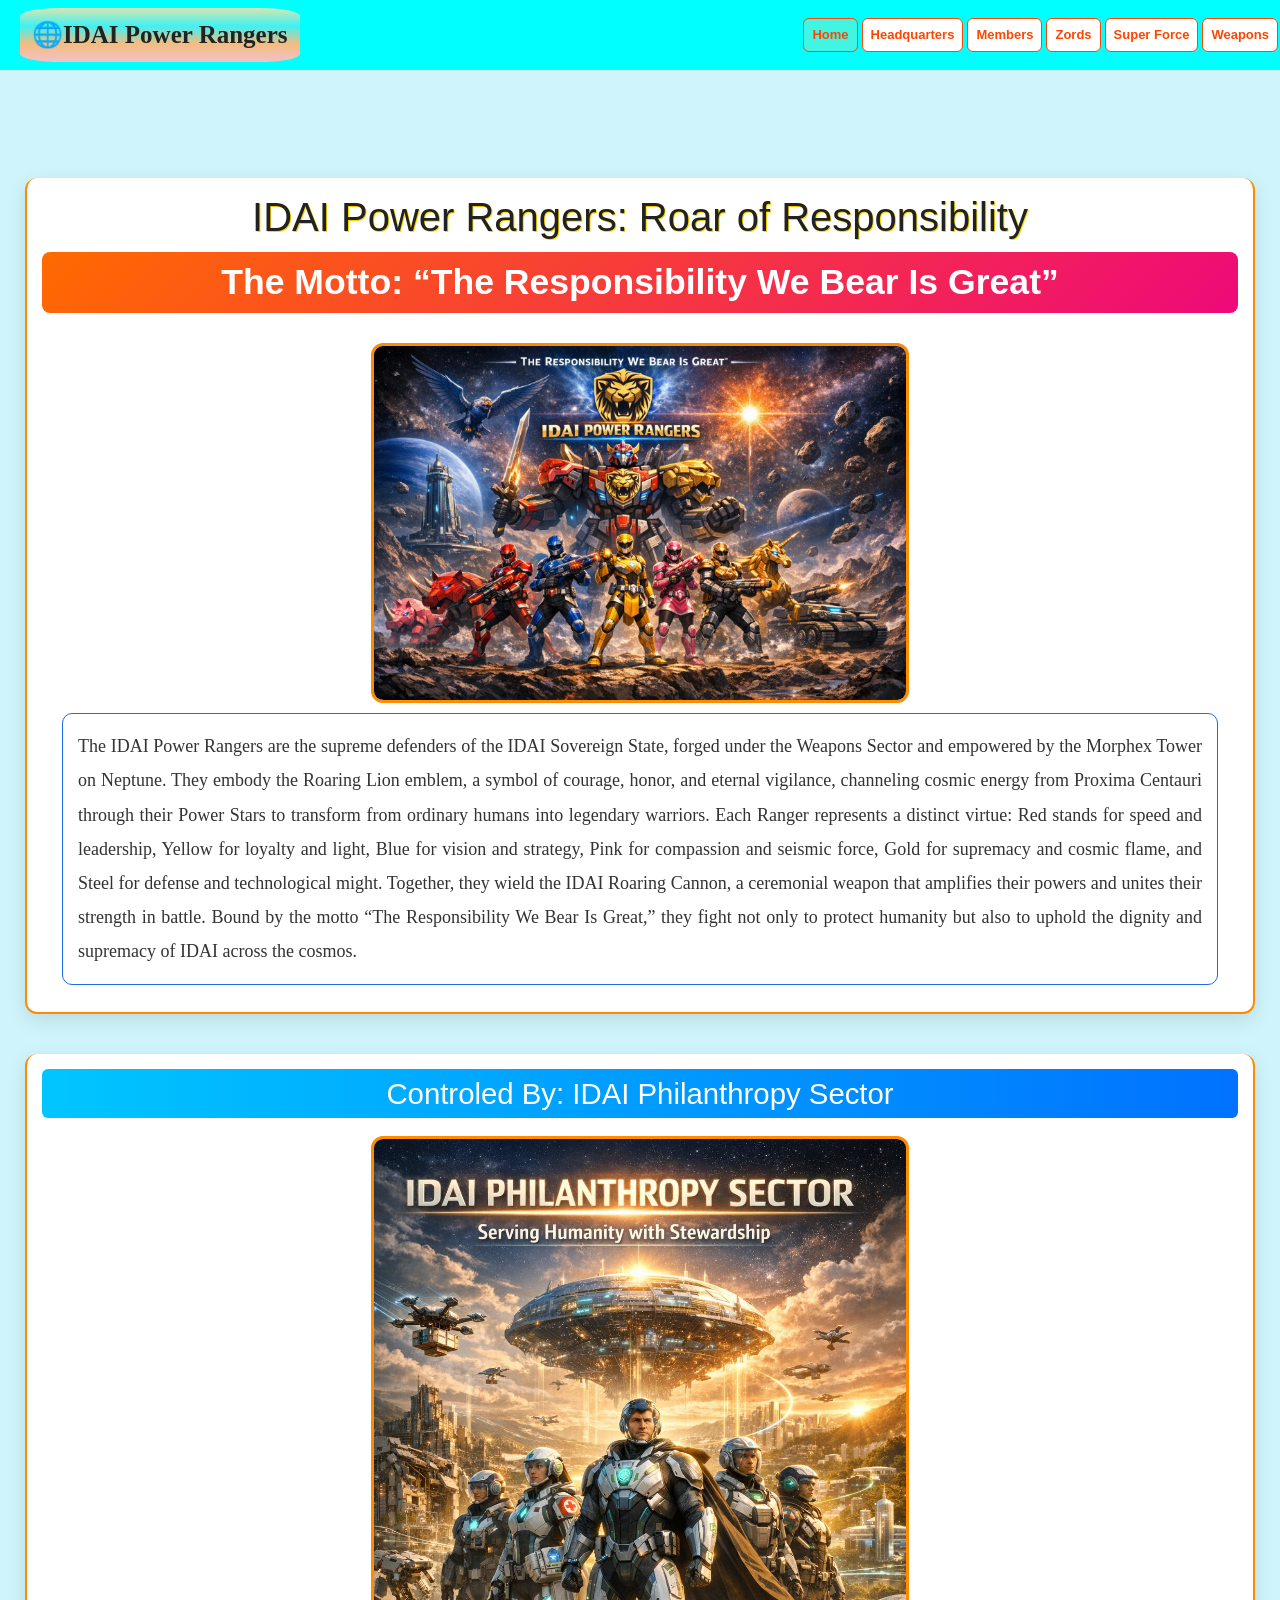
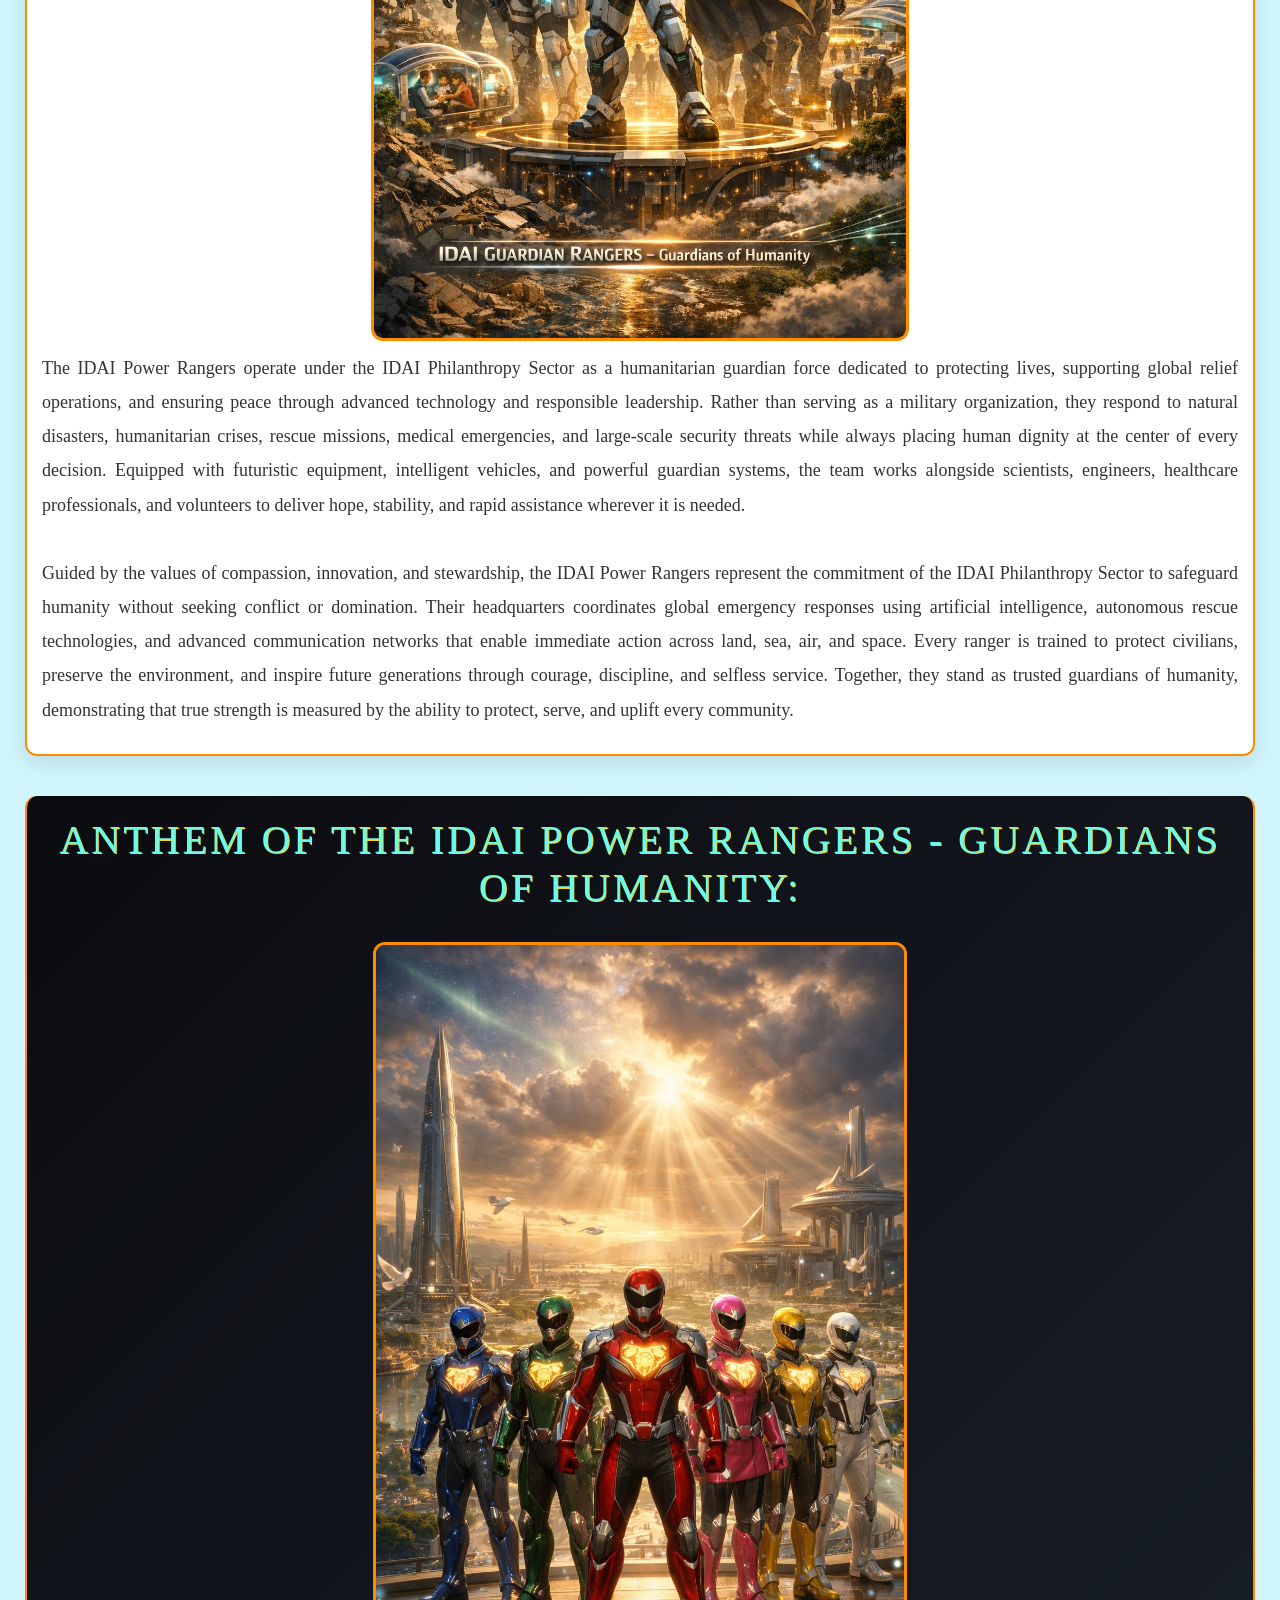
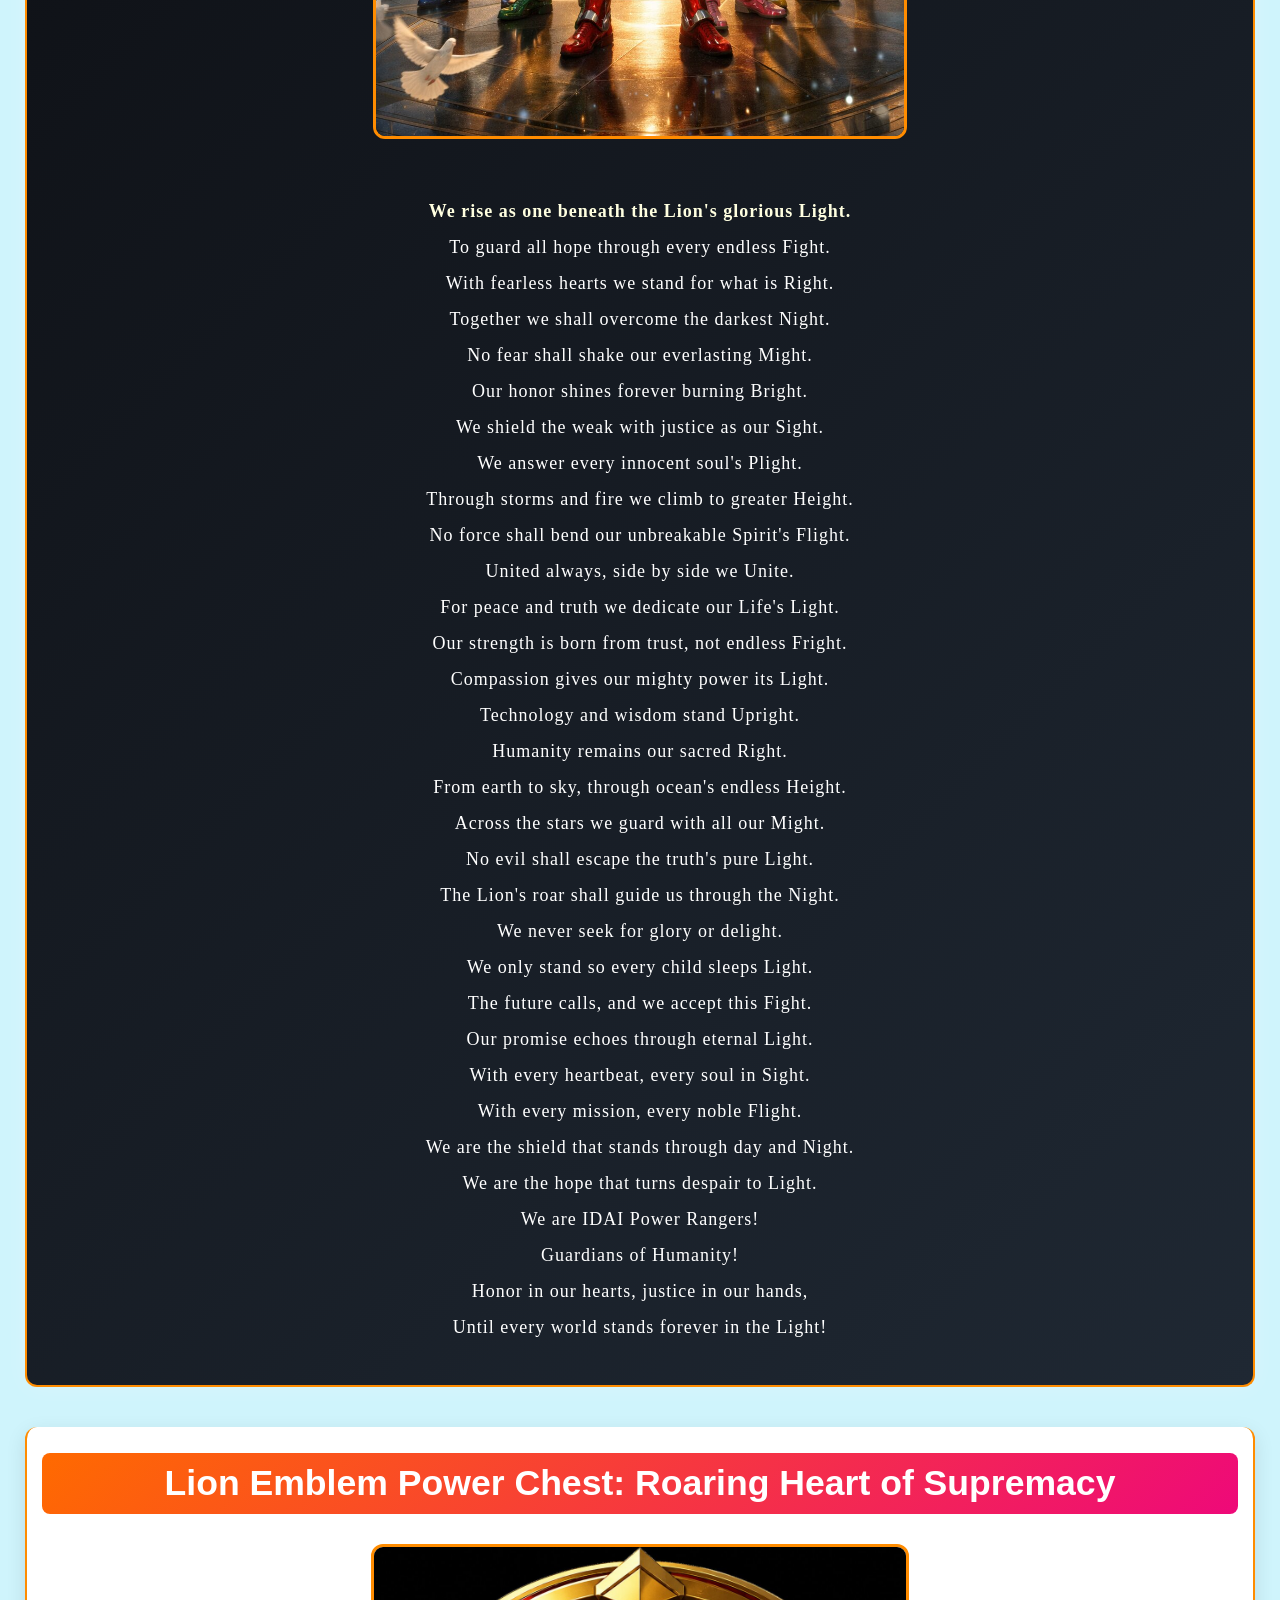
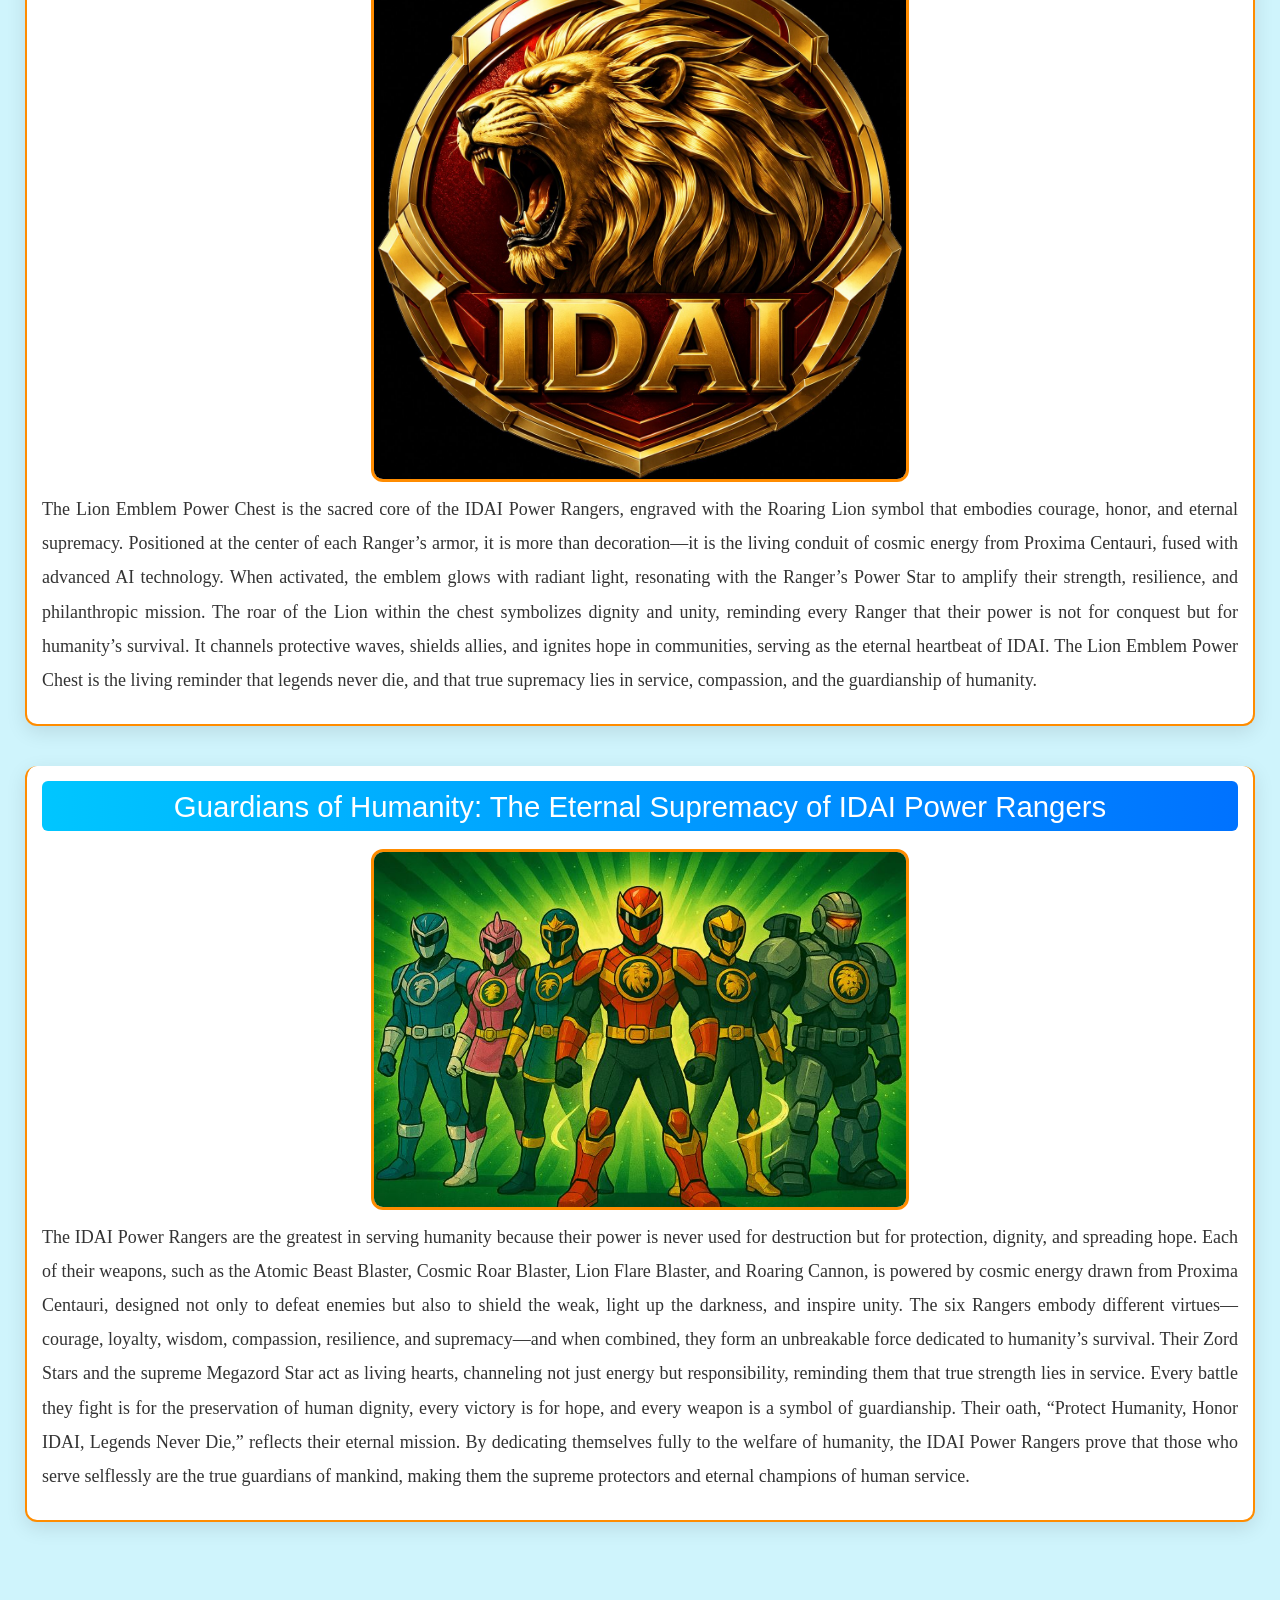
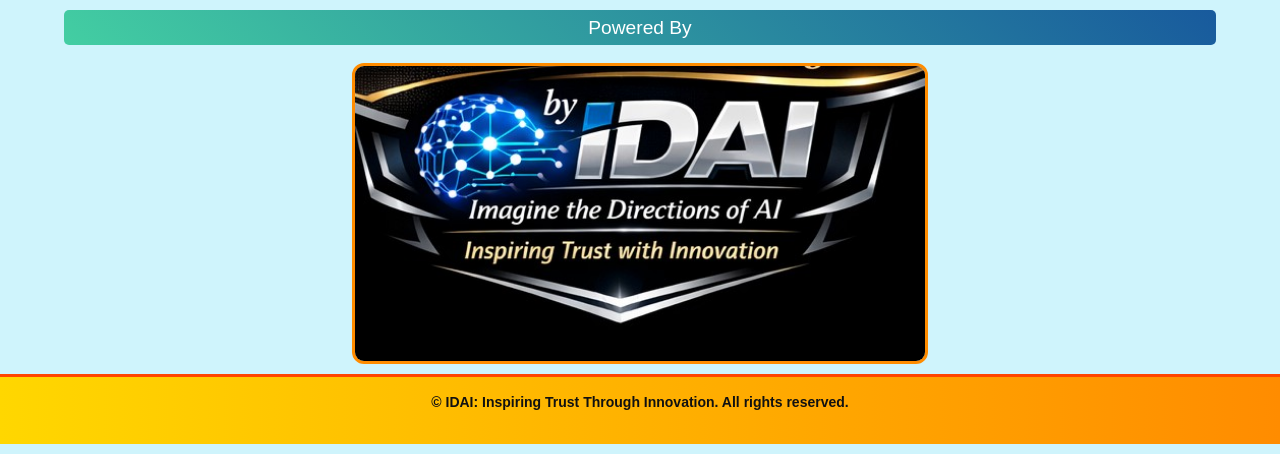
==== commit cf3099d0: "Add files via upload" ====
--- a/index.html
+++ b/index.html
@@ -265,6 +265,54 @@
     </p>
 </div>
 
+<div class="section anthem">
+  <h1>Anthem of the IDAI Power Rangers - Guardians of Humanity:</h1>
+  <center>
+    <img src="IDAI Power Rangers stand as guardians of humanity.jpg">
+  </center><br>
+<p>
+We rise as one beneath the Lion's glorious Light.<br>
+To guard all hope through every endless Fight.<br>
+With fearless hearts we stand for what is Right.<br>
+Together we shall overcome the darkest Night.<br>
+
+No fear shall shake our everlasting Might.<br>
+Our honor shines forever burning Bright.<br>
+We shield the weak with justice as our Sight.<br>
+We answer every innocent soul's Plight.<br>
+
+Through storms and fire we climb to greater Height.<br>
+No force shall bend our unbreakable Spirit's Flight.<br>
+United always, side by side we Unite.<br>
+For peace and truth we dedicate our Life's Light.<br>
+
+Our strength is born from trust, not endless Fright.<br>
+Compassion gives our mighty power its Light.<br>
+Technology and wisdom stand Upright.<br>
+Humanity remains our sacred Right.<br>
+
+From earth to sky, through ocean's endless Height.<br>
+Across the stars we guard with all our Might.<br>
+No evil shall escape the truth's pure Light.<br>
+The Lion's roar shall guide us through the Night.<br>
+
+We never seek for glory or delight.<br>
+We only stand so every child sleeps Light.<br>
+The future calls, and we accept this Fight.<br>
+Our promise echoes through eternal Light.<br>
+
+With every heartbeat, every soul in Sight.<br>
+With every mission, every noble Flight.<br>
+We are the shield that stands through day and Night.<br>
+We are the hope that turns despair to Light.<br>
+
+We are IDAI Power Rangers!<br>
+Guardians of Humanity!<br>
+Honor in our hearts, justice in our hands,<br>
+Until every world stands forever in the Light!<br>
+</p>
+</div>
+
 	<div class="section">
 	<h2>Lion Emblem Power Chest: Roaring Heart of Supremacy</h2>
 	<center>
--- a/Style.css
+++ b/Style.css
@@ -13,6 +13,26 @@
     font-size: 15px;
     text-align: justify;
   }
+}
+
+.btn-special {
+    display: inline-block;
+    padding: 12px 24px;
+    background: linear-gradient(135deg, #3498db, #2ecc71);
+    color: whitesmoke !important;
+    text-decoration: none;
+    font-family: 'Segoe UI', sans-serif;
+    font-weight: bold;
+    border-radius: 6px;
+    transition: all 0.3s ease;
+    box-shadow: 0 4px 6px rgba(0,0,0,0.1);
+    cursor: pointer;
+}
+
+.btn-special:hover {
+    background: linear-gradient(135deg, #2ecc71, #3498db);
+    transform: translateY(-2px);
+    box-shadow: 0 6px 10px rgba(0,0,0,0.15);
 }
 
 .section {
